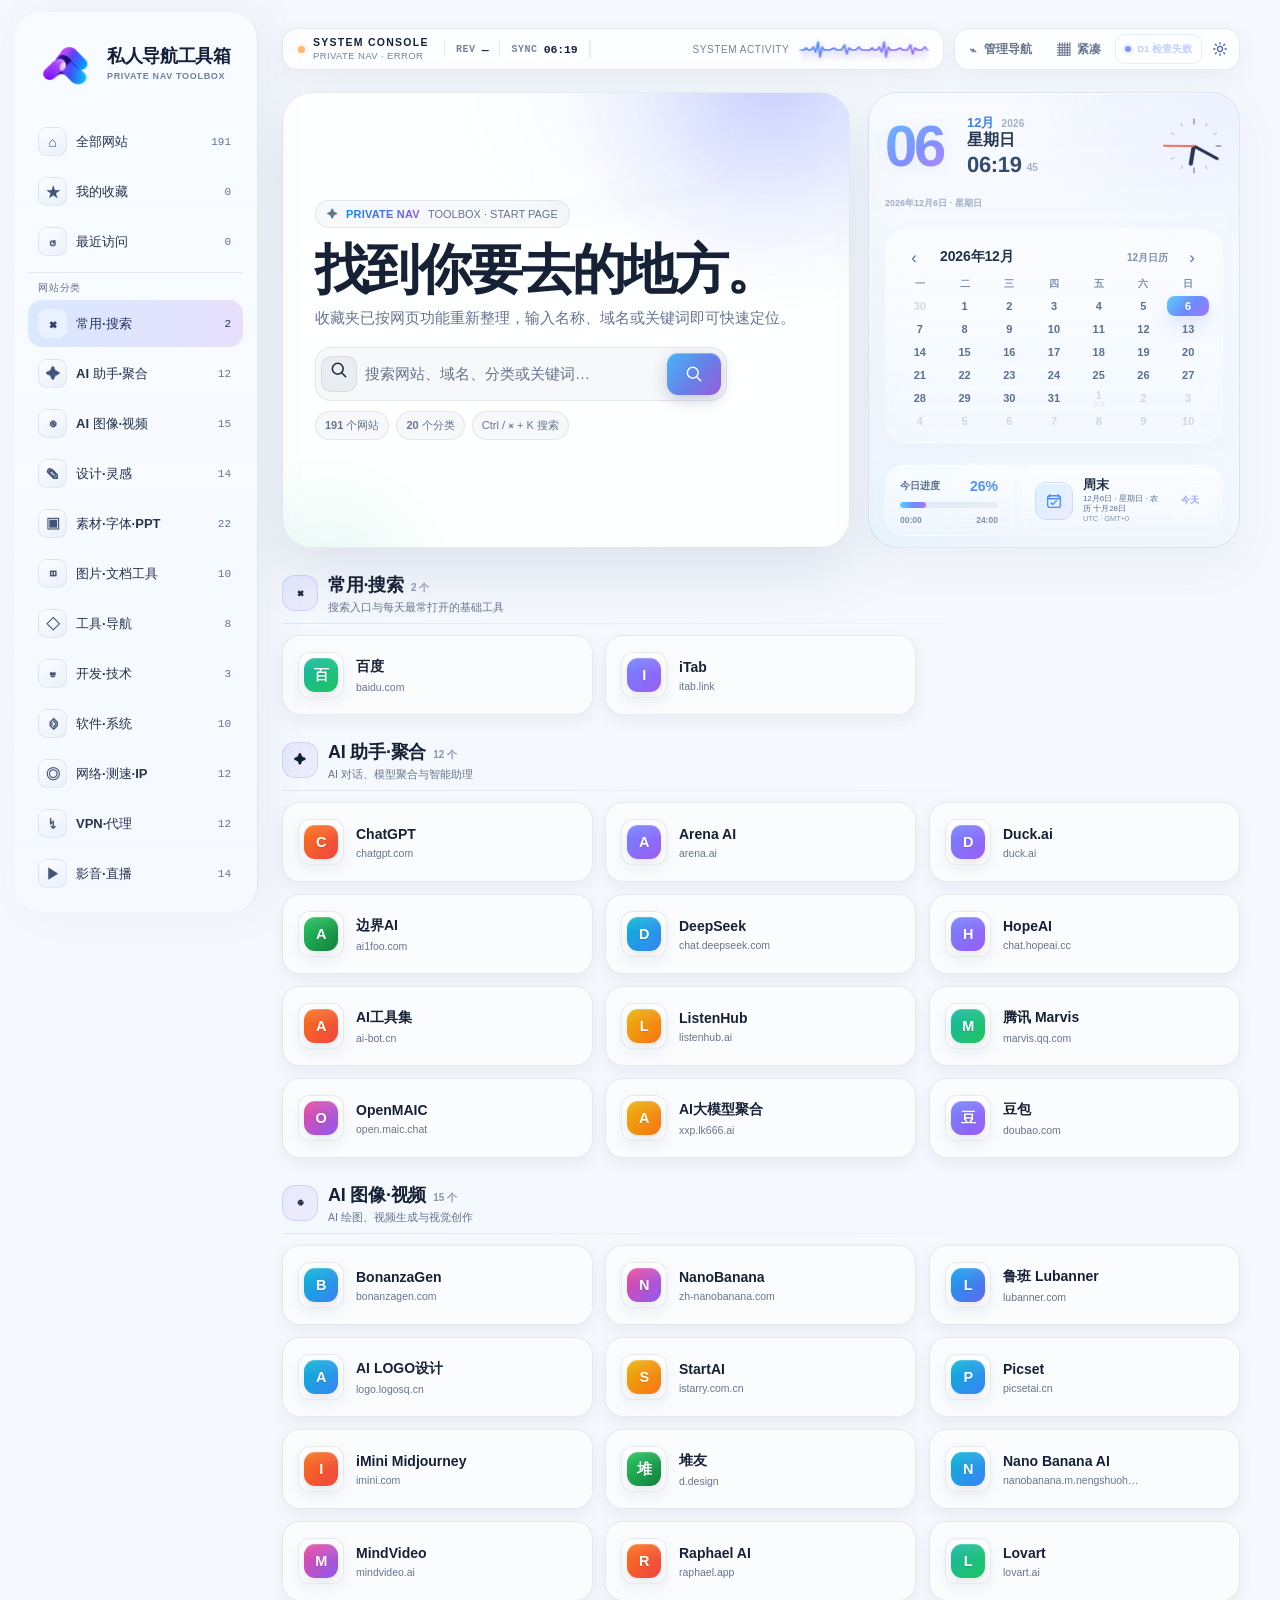
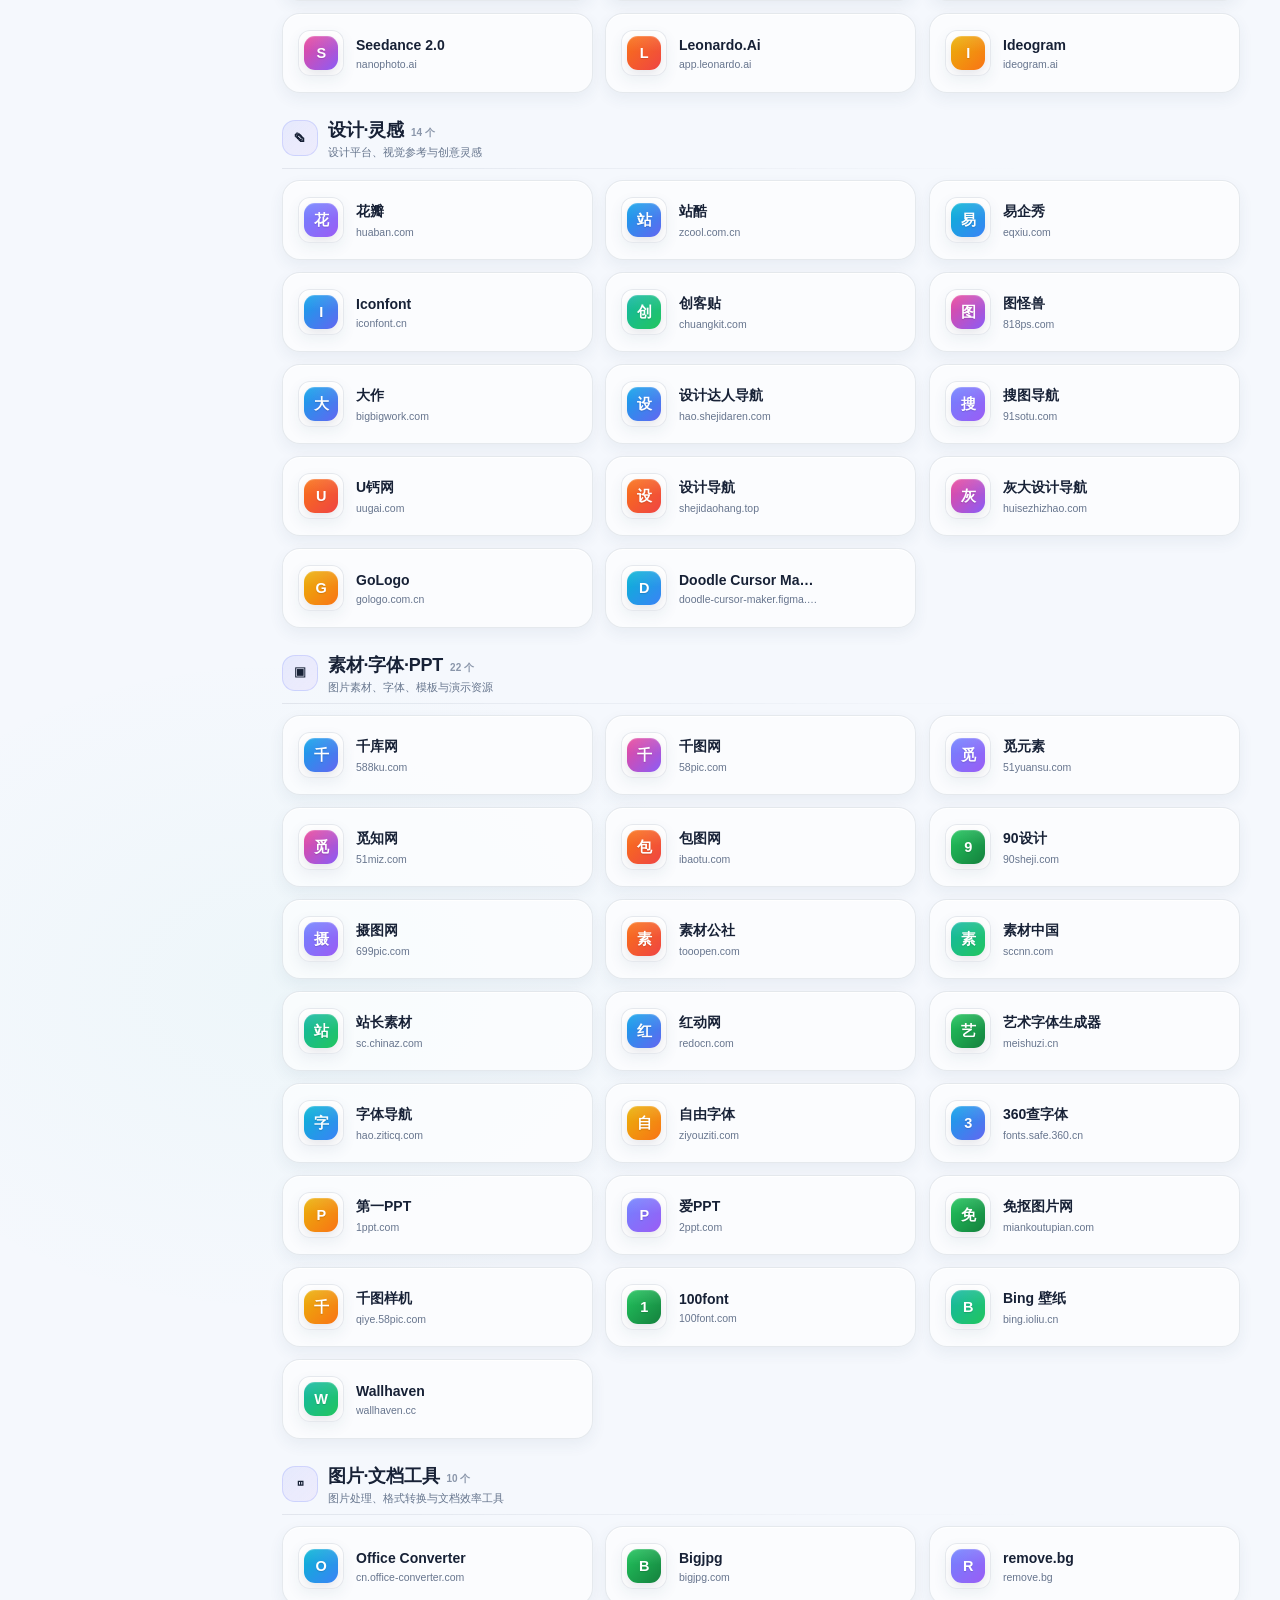
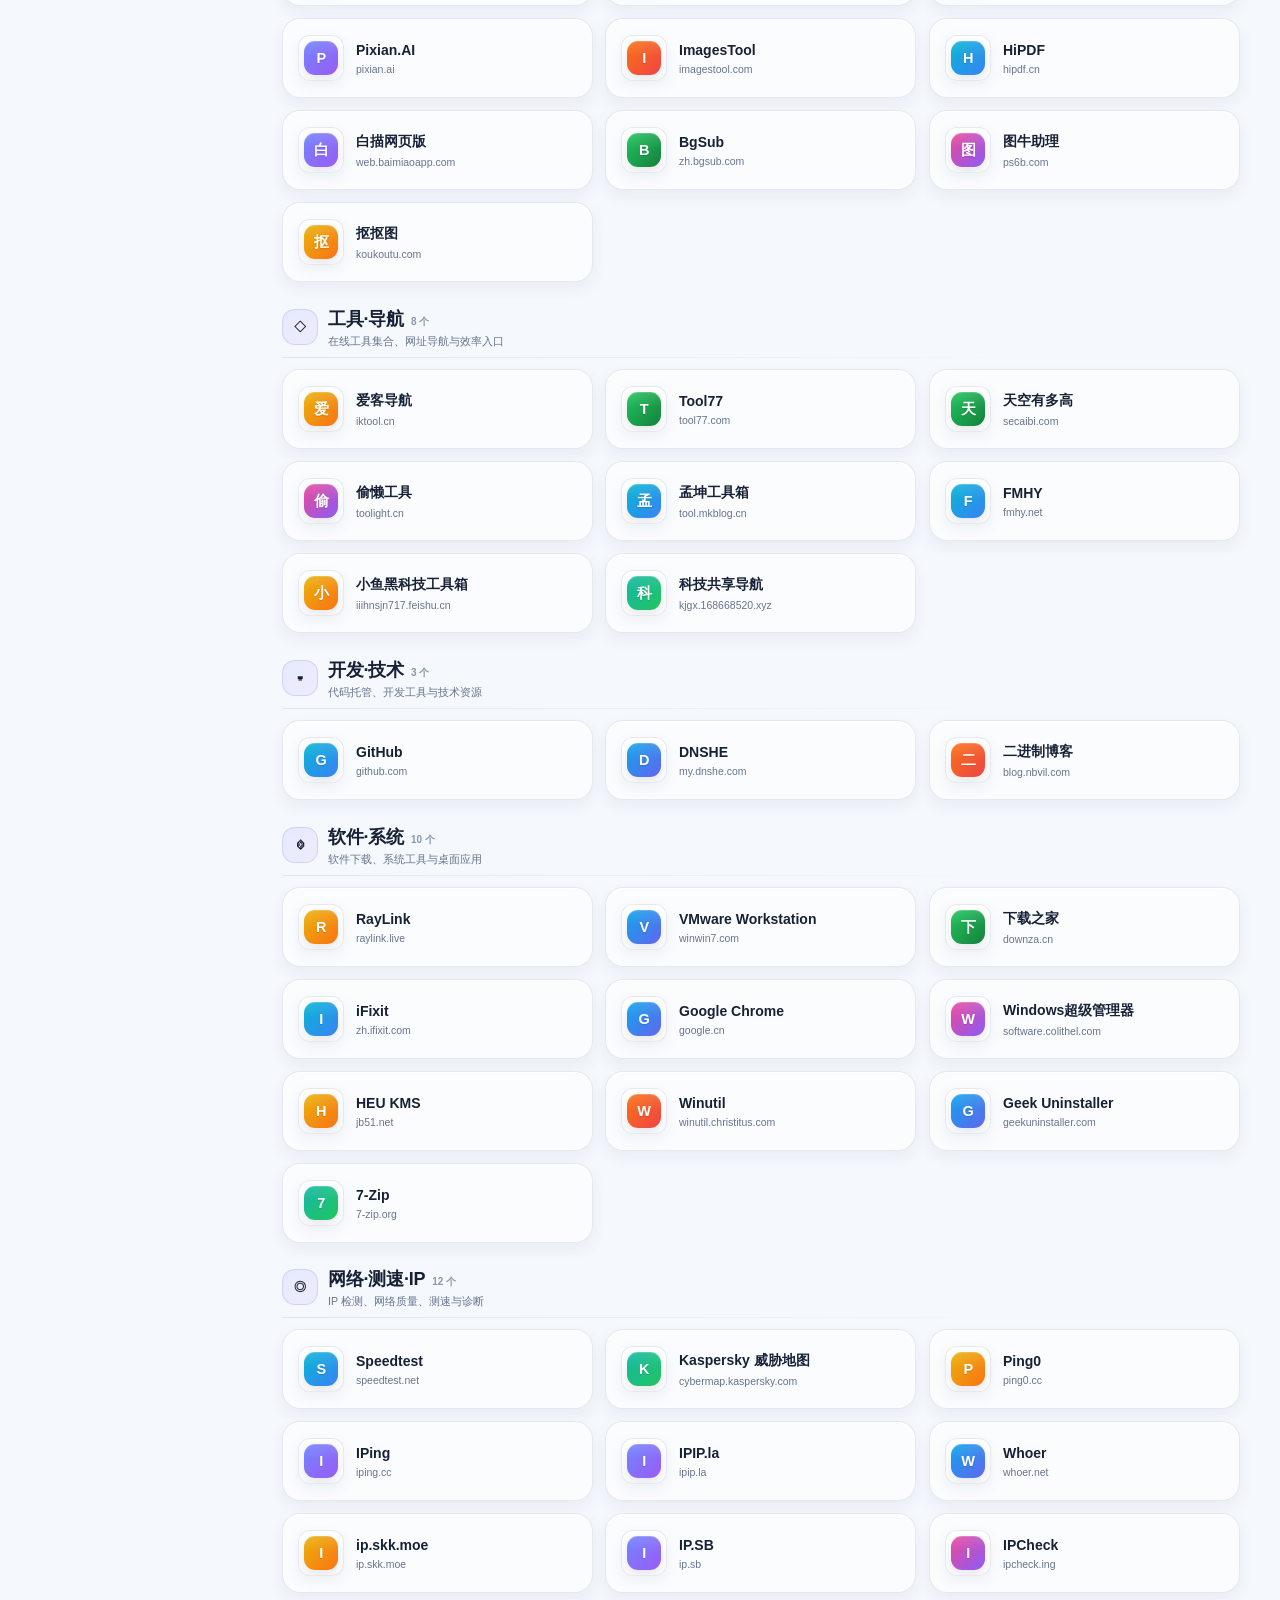
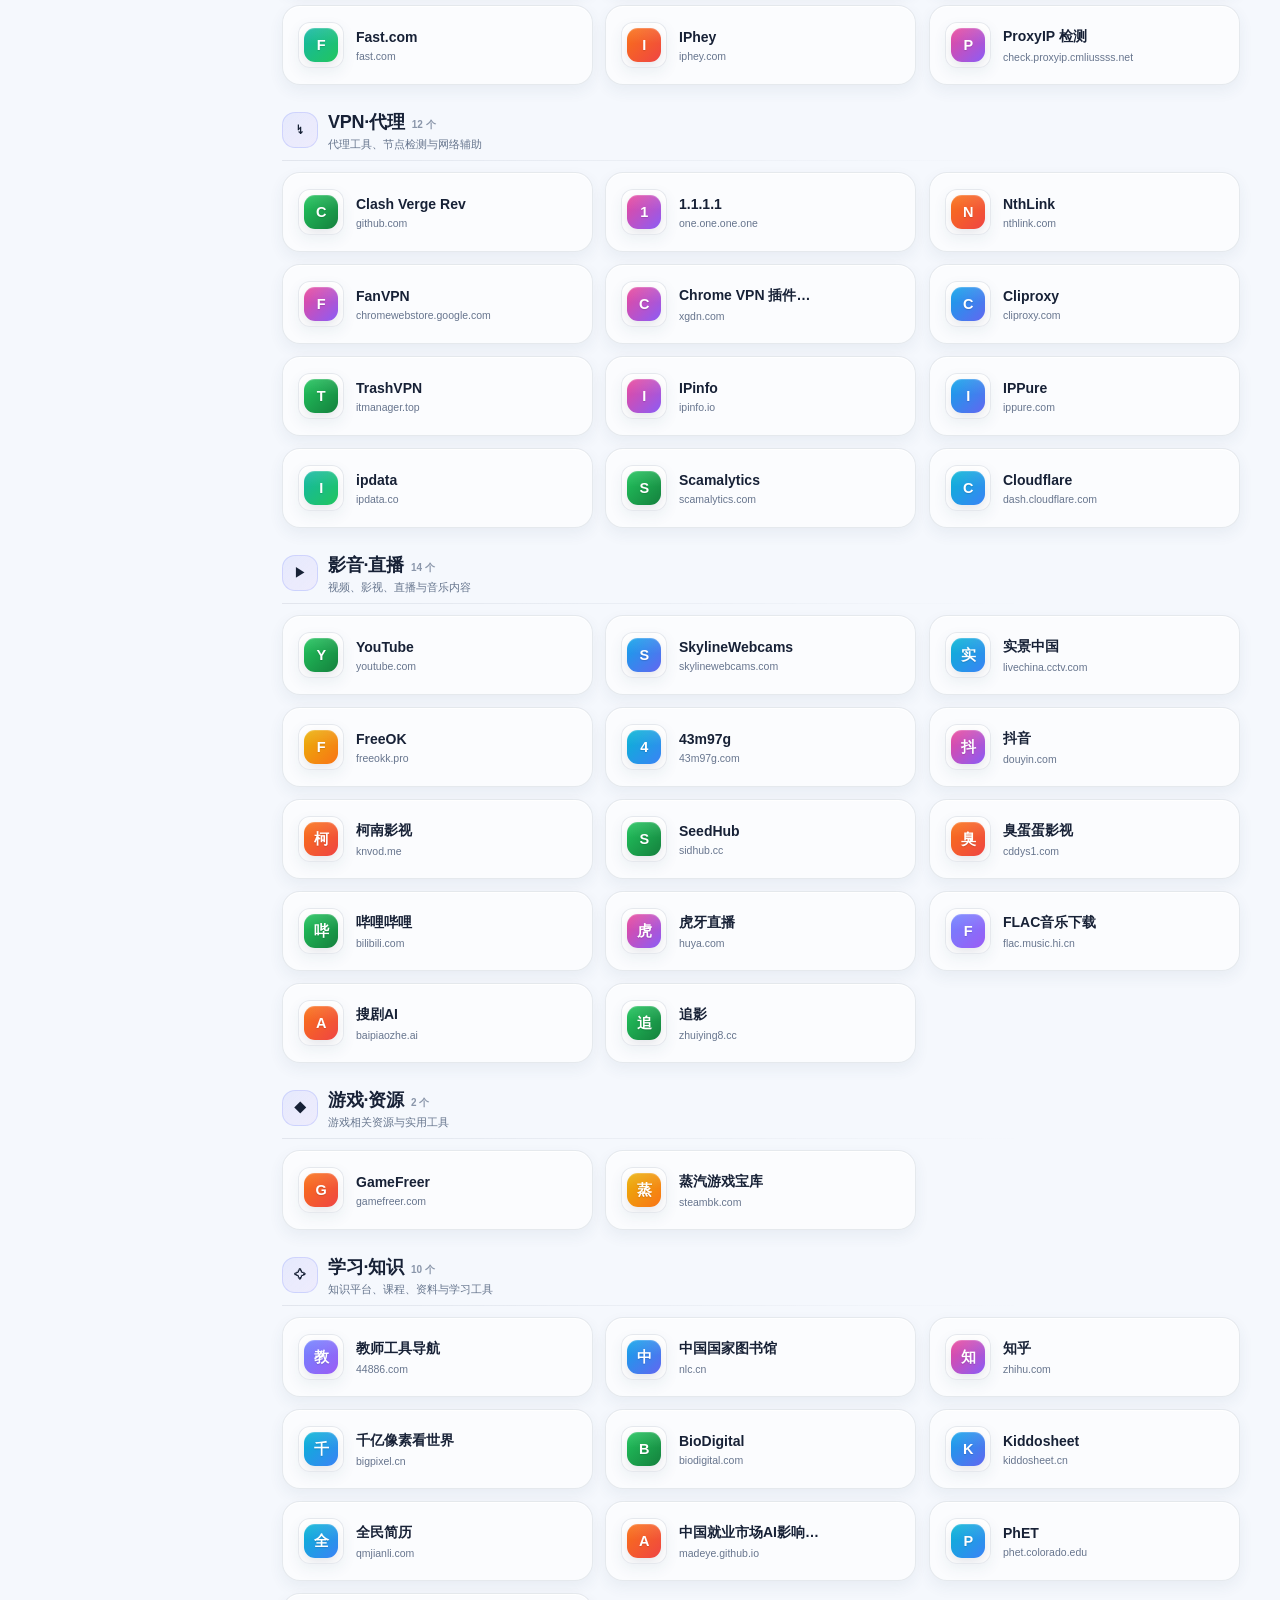
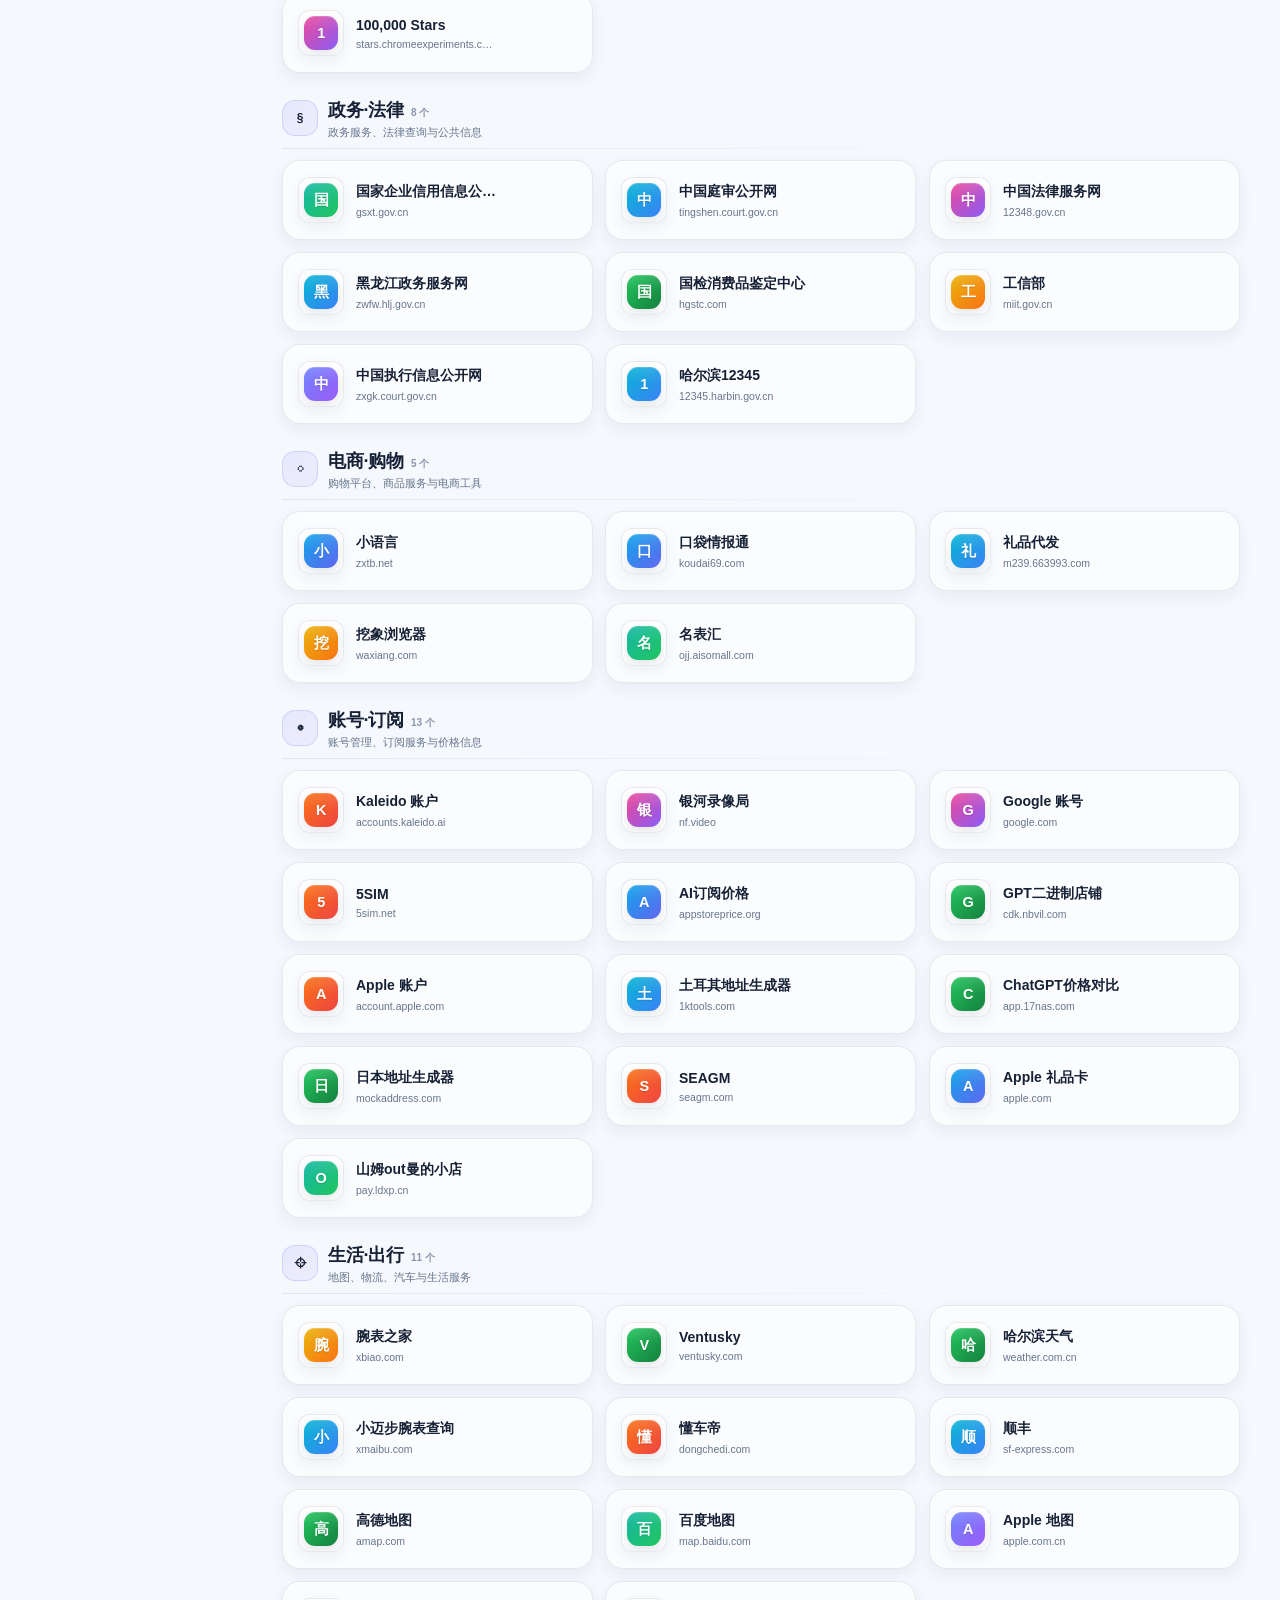
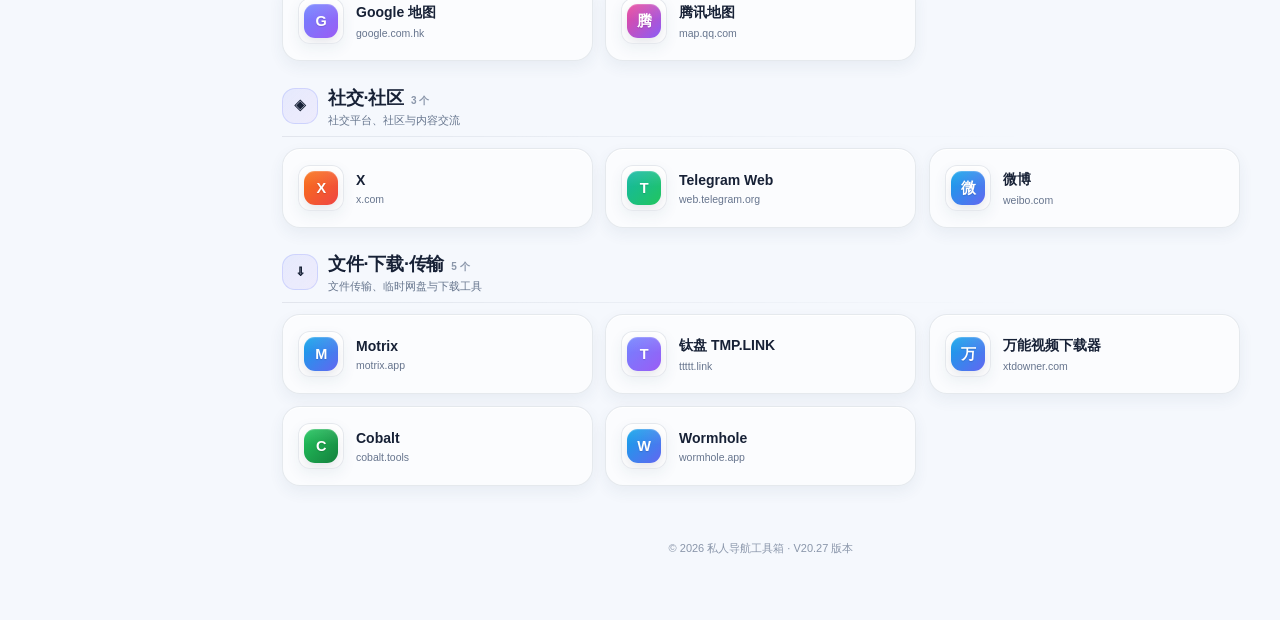
==== index.html @ 862805c6 "V20.27" ====
<!DOCTYPE html>
<html lang="zh-CN">
<head>
<meta charset="UTF-8">
<meta name="viewport" content="width=device-width,initial-scale=1,viewport-fit=cover">
<script>location.replace("./cn/");</script>
<title>私人导航工具箱 · V20.27</title>
<meta name="theme-color" content="#1c1c1e">
<script>
(function(){
  var allowed={dark:1,light:1,liquid:1,neon:1,frosted:1};
  var keys=["fxnav_theme","feitianxiaoxiang_theme_v5","dumbo_theme_v4","dumbo_theme_v3","dumbo_theme_v2","dumbo_theme"];
  var theme="";
  try{
    for(var i=0;i<keys.length;i++){
      var v=localStorage.getItem(keys[i]);
      if(v&&allowed[v]){theme=v;break;}
    }
  }catch(e){}
  if(!allowed[theme]){
    try{theme=window.matchMedia&&window.matchMedia("(prefers-color-scheme: dark)").matches?"dark":"light"}catch(e){theme="dark"}
  }
  document.documentElement.setAttribute("data-theme",theme);
  document.documentElement.style.colorScheme=(theme==="light"||theme==="liquid")?"light":"dark";
  var colors={dark:"#07101d",light:"#edf3ff",liquid:"#eef4ff",neon:"#020713",frosted:"#050506"};
  document.documentElement.style.backgroundColor=colors[theme]||colors.dark;
  window.__FXNAV_REDIRECT_THEME__=theme;
})();
</script>
<style>
*{box-sizing:border-box}
html,body{margin:0;min-height:100%;width:100%;}
body{font-family:Inter,-apple-system,BlinkMacSystemFont,"Segoe UI","PingFang SC","Microsoft YaHei",sans-serif;display:grid;place-items:start center;padding-top:6px;color:#aab6ca;background:#07101d;overflow:hidden}
.redirect-note{font-size:13px;font-weight:700;letter-spacing:.01em;opacity:.9}
html[data-theme="light"] body{background:#edf3ff;color:#64738b}
html[data-theme="liquid"] body{background:linear-gradient(135deg,#eef4ff,#f8fbff);color:#64738b}
html[data-theme="neon"] body{background:#020713;color:#9cb6dc}
html[data-theme="frosted"] body{background:radial-gradient(56rem 28rem at 60% -14%,rgba(255,255,255,.018),transparent 66%),linear-gradient(180deg,#040405 0%,#060607 46%,#09090a 100%);color:#c7c7c4}
</style>
</head>
<body>
<div class="redirect-note">正在进入私人导航...</div>

</body>
</html>
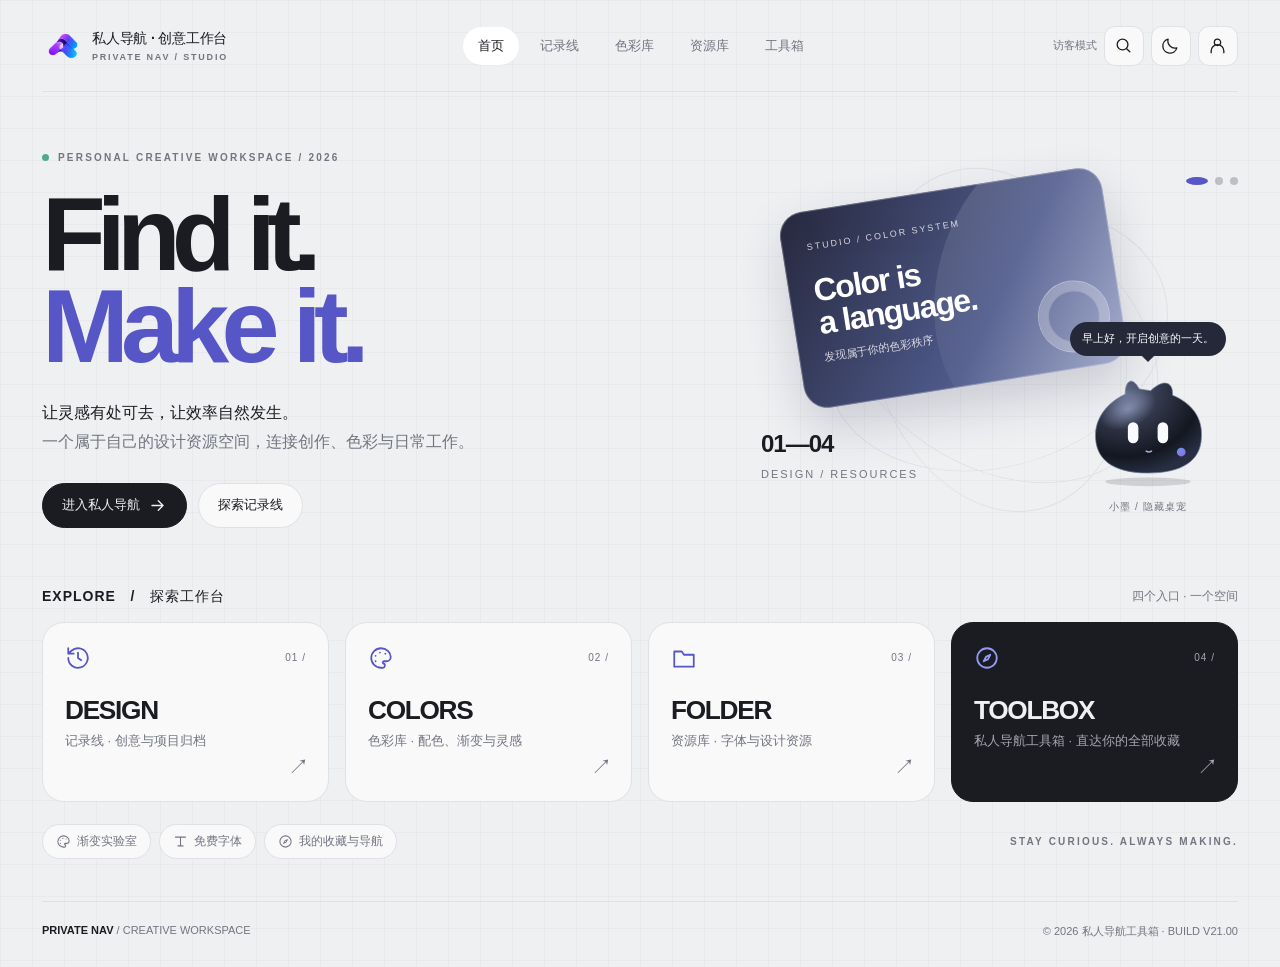
==== commit 577799d8: "V21.00" ====
--- a/index.html
+++ b/index.html
@@ -1,45 +1 @@
-<!DOCTYPE html>
-<html lang="zh-CN">
-<head>
-<meta charset="UTF-8">
-<meta name="viewport" content="width=device-width,initial-scale=1,viewport-fit=cover">
-<script>location.replace("./cn/");</script>
-<title>私人导航工具箱 · V20.27</title>
-<meta name="theme-color" content="#1c1c1e">
-<script>
-(function(){
-  var allowed={dark:1,light:1,liquid:1,neon:1,frosted:1};
-  var keys=["fxnav_theme","feitianxiaoxiang_theme_v5","dumbo_theme_v4","dumbo_theme_v3","dumbo_theme_v2","dumbo_theme"];
-  var theme="";
-  try{
-    for(var i=0;i<keys.length;i++){
-      var v=localStorage.getItem(keys[i]);
-      if(v&&allowed[v]){theme=v;break;}
-    }
-  }catch(e){}
-  if(!allowed[theme]){
-    try{theme=window.matchMedia&&window.matchMedia("(prefers-color-scheme: dark)").matches?"dark":"light"}catch(e){theme="dark"}
-  }
-  document.documentElement.setAttribute("data-theme",theme);
-  document.documentElement.style.colorScheme=(theme==="light"||theme==="liquid")?"light":"dark";
-  var colors={dark:"#07101d",light:"#edf3ff",liquid:"#eef4ff",neon:"#020713",frosted:"#050506"};
-  document.documentElement.style.backgroundColor=colors[theme]||colors.dark;
-  window.__FXNAV_REDIRECT_THEME__=theme;
-})();
-</script>
-<style>
-*{box-sizing:border-box}
-html,body{margin:0;min-height:100%;width:100%;}
-body{font-family:Inter,-apple-system,BlinkMacSystemFont,"Segoe UI","PingFang SC","Microsoft YaHei",sans-serif;display:grid;place-items:start center;padding-top:6px;color:#aab6ca;background:#07101d;overflow:hidden}
-.redirect-note{font-size:13px;font-weight:700;letter-spacing:.01em;opacity:.9}
-html[data-theme="light"] body{background:#edf3ff;color:#64738b}
-html[data-theme="liquid"] body{background:linear-gradient(135deg,#eef4ff,#f8fbff);color:#64738b}
-html[data-theme="neon"] body{background:#020713;color:#9cb6dc}
-html[data-theme="frosted"] body{background:radial-gradient(56rem 28rem at 60% -14%,rgba(255,255,255,.018),transparent 66%),linear-gradient(180deg,#040405 0%,#060607 46%,#09090a 100%);color:#c7c7c4}
-</style>
-</head>
-<body>
-<div class="redirect-note">正在进入私人导航...</div>
-
-</body>
-</html>
+<!doctype html><html lang="zh-CN" data-studio-theme="light"><head><meta charset="utf-8"><meta name="viewport" content="width=device-width,initial-scale=1,viewport-fit=cover"><meta name="theme-color" content="#eff0f2"><meta name="x-app-version" content="21.00"><meta name="description" content="私人导航工具箱 · 创意工作台 V21.00"><title>私人导航 · 创意工作台 V21.00</title><link rel="icon" href="/assets/runtime/favicon-985ed977.png"><script>try{document.documentElement.dataset.studioTheme=localStorage.getItem('fxstudio_theme')||(matchMedia('(prefers-color-scheme: dark)').matches?'dark':'light')}catch(e){}</script><link rel="stylesheet" href="/assets/studio-v2100/studio.css"></head><body><div class="wrap"><header class="header" id="header"></header><main id="main"></main><footer class="footer"><span><b>PRIVATE NAV</b> / CREATIVE WORKSPACE</span><span>© 2026 私人导航工具箱 · BUILD V21.00</span></footer></div><dialog id="dialog"></dialog><div id="toast" role="status" class="toast"></div><script src="/assets/studio-v2100/catalog.js" defer></script><script src="/assets/studio-v2100/studio.js" defer></script></body></html>
--- a/assets/studio-v2100/studio.css
+++ b/assets/studio-v2100/studio.css
@@ -0,0 +1,7 @@
+:root{color-scheme:light;--bg:#eff0f2;--paper:#f9f9fa;--card:#fff;--ink:#1b1c21;--muted:#727580;--line:#dfe1e6;--soft:#e9ebef;--accent:#5756c7;--accent2:#316da9;--grid:#24283b09;--shadow:0 14px 44px #242c4510;--radius:22px;font-family:Inter,-apple-system,BlinkMacSystemFont,"Segoe UI","PingFang SC","Microsoft YaHei",sans-serif;font-synthesis:none}html[data-studio-theme=dark]{color-scheme:dark;--bg:#15161a;--paper:#1c1d22;--card:#22242a;--ink:#f1f1f4;--muted:#a1a4ae;--line:#33353d;--soft:#292b33;--accent:#a3a3ff;--accent2:#91c8ff;--grid:#ffffff07;--shadow:0 14px 44px #0003}*{box-sizing:border-box}body{margin:0;color:var(--ink);background-color:var(--bg);background-image:linear-gradient(var(--grid) 1px,transparent 1px),linear-gradient(90deg,var(--grid) 1px,transparent 1px);background-size:32px 32px;min-height:100vh}a{color:inherit;text-decoration:none}button,input,select,textarea{font:inherit;color:inherit}button,a,input,select,textarea{-webkit-tap-highlight-color:transparent}button{cursor:pointer}button:disabled{cursor:not-allowed;opacity:.5}button:focus-visible,a:focus-visible,input:focus-visible,textarea:focus-visible,select:focus-visible{outline:2px solid var(--accent);outline-offset:3px}button{border:0}img,svg{display:block}svg.icon{width:19px;height:19px;flex-shrink:0;fill:none;stroke:currentColor;stroke-width:1.65;stroke-linecap:round;stroke-linejoin:round}.wrap{max-width:1328px;margin:auto;padding:0 42px}.header{height:92px;display:flex;justify-content:space-between;align-items:center;gap:22px;border-bottom:1px solid var(--line)}.brand{display:flex;align-items:center;gap:11px;flex-shrink:0}.brand img{width:39px;height:39px;object-fit:contain}.brand strong{display:block;font-size:14px;letter-spacing:-.2px}.brand small{display:block;font-size:9px;font-weight:650;letter-spacing:1.8px;color:var(--muted);margin-top:4px}.nav{display:flex;align-items:center;gap:6px}.nav a{padding:10px 15px;border-radius:28px;font-size:13px;color:var(--muted);white-space:nowrap;transition:background .18s,color .18s}.nav a:hover,.nav a.active{color:var(--ink);background:var(--card);box-shadow:0 1px 2px #00000006}.actions{display:flex;align-items:center;gap:7px}.iconbtn,.btn{display:inline-flex;align-items:center;justify-content:center;gap:8px;min-height:40px;border:1px solid var(--line);background:var(--paper);border-radius:11px;padding:9px 13px;font-size:13px;font-weight:550;transition:background .18s,transform .18s,border .18s}.iconbtn{width:40px;padding:0}.iconbtn:hover,.btn:hover{background:var(--card);border-color:var(--accent)}.btn.primary{background:var(--ink);color:var(--bg);border-color:var(--ink)}.btn.primary:hover{opacity:.88}.btn.danger{color:#cf5555}.tag,.eyebrow{font-size:10px;font-weight:650;letter-spacing:2.2px;color:var(--muted)}.eyebrow{display:flex;align-items:center;gap:9px}.dot{height:7px;width:7px;border-radius:50%;background:#51a98b;display:inline-block}.hero{display:grid;grid-template-columns:1.17fr .83fr;align-items:center;gap:35px;min-height:435px;padding:60px 0 40px}.hero h1{font-size:clamp(66px,8.15vw,122px);line-height:.88;letter-spacing:-.085em;margin:26px 0 25px;font-weight:780}.hero h1 span{color:var(--accent);display:inline-block;letter-spacing:-.075em}.hero .intro{font-size:16px;line-height:1.85;color:var(--muted);max-width:530px;margin:0 0 26px}.hero .intro b{color:var(--ink);font-weight:650}.hero-links{display:flex;align-items:center;gap:11px;flex-wrap:wrap}.hero-links .btn{min-height:45px;padding:0 19px;border-radius:30px}.visual{position:relative;min-height:350px;display:grid;place-items:center;isolation:isolate}.visual .orbit{position:absolute;width:92%;aspect-ratio:1;max-width:350px;border:1px solid var(--line);border-radius:50%;transform:rotate(-18deg) scaleY(.72);z-index:-1}.visual .orbit:nth-child(2){transform:rotate(34deg) scaleY(.72);width:95%}.visual .orbit:nth-child(3){transform:rotate(75deg) scaleY(.72);width:92%}.visual-card{position:absolute;top:24px;left:7%;width:76%;max-width:326px;aspect-ratio:1.65;background:linear-gradient(125deg,#282b42 4%,#505b8c 62%,#a4adcd);border-radius:24px;transform:rotate(-9deg);padding:25px;color:white;box-shadow:0 20px 48px #252c4f30,inset 0 0 0 1px #ffffff42;overflow:hidden}.visual-card:before{content:"";position:absolute;width:65%;height:150%;right:-10%;top:-20%;background:linear-gradient(145deg,#ffffff24,transparent);transform:rotate(24deg);border-radius:50%;pointer-events:none}.visual-card .micro{font-size:9px;letter-spacing:2px;opacity:.8}.visual-card h2{font-size:32px;line-height:1.02;letter-spacing:-1.5px;margin:21px 0 8px}.visual-card .sub{font-size:11px;opacity:.8}.visual-card .ring{position:absolute;right:12px;bottom:16px;width:72px;height:72px;border:1px solid #ffffff70;border-radius:50%;box-shadow:inset 0 0 0 9px #ffffff10,inset 0 0 0 10px #ffffff35}.slide-controls{position:absolute;top:12px;right:0;display:flex;gap:7px}.slide-controls button{width:8px;height:8px;padding:0;background:var(--muted);opacity:.4;border-radius:50%;transition:width .2s}.slide-controls button.on{width:22px;background:var(--accent);opacity:1}.petbox{position:absolute;right:0;bottom:0;width:180px;display:grid;justify-items:center;gap:9px}.speech{font-size:11px;line-height:1.45;background:#252839;color:#fff;padding:9px 12px;border-radius:20px;position:relative;text-align:center;max-width:190px;min-height:34px}.speech:after{content:"";position:absolute;bottom:-4px;left:calc(50% - 5px);width:10px;height:10px;background:#252839;transform:rotate(45deg)}.pet{background:none;padding:0;display:grid;place-items:center;width:140px;transition:transform .2s}.pet:hover{transform:translateY(-3px)}.pet svg{width:140px;height:125px;overflow:visible}.pet-off{font-size:10px;letter-spacing:1px;color:var(--muted);background:none}.visual-index{position:absolute;left:1%;bottom:30px;font-size:11px;color:var(--muted);letter-spacing:2px;line-height:1.8}.visual-index b{color:var(--ink);font-size:24px;letter-spacing:-1px}.sectionline{display:flex;justify-content:space-between;align-items:center;gap:14px;margin:20px 0 16px}.sectionline h2{font-size:14px;letter-spacing:1px;margin:0}.sectionline span{font-size:12px;color:var(--muted)}.entry-grid{display:grid;grid-template-columns:repeat(4,1fr);gap:16px}.entry{min-height:180px;border:1px solid var(--line);border-radius:var(--radius);background:var(--paper);padding:22px;display:flex;flex-direction:column;position:relative;overflow:hidden;transition:transform .2s,box-shadow .2s,border-color .2s}.entry:hover{transform:translateY(-4px);box-shadow:var(--shadow);border-color:var(--accent)}.entry-top{display:flex;justify-content:space-between;align-items:center;margin-bottom:26px;color:var(--muted)}.entry-top .icon{width:26px;height:26px;color:var(--accent)}.entry strong{font-size:clamp(19px,2.05vw,30px);letter-spacing:-1.3px;line-height:1}.entry p{margin:9px 0 0;color:var(--muted);font-size:13px}.entry .arrow{position:absolute;right:19px;bottom:20px;font-size:21px;color:var(--muted)}.entry .entry-no{font-size:10px;letter-spacing:1px}.entry:nth-child(4){background:var(--ink);color:var(--bg);border-color:var(--ink)}.entry:nth-child(4) p,.entry:nth-child(4) .entry-top,.entry:nth-child(4) .arrow{color:#a5a6b1}.entry:nth-child(4) .icon{color:#9299f7}.quickline{display:flex;justify-content:space-between;align-items:center;gap:10px;margin:22px 0 42px;flex-wrap:wrap}.pills{display:flex;gap:8px;flex-wrap:wrap}.pill{border:1px solid var(--line);background:var(--paper);border-radius:30px;padding:8px 13px;font-size:12px;display:inline-flex;align-items:center;gap:6px;color:var(--muted)}.pill:hover{color:var(--ink);border-color:var(--accent)}.pill .icon{width:15px;height:15px}.footer{border-top:1px solid var(--line);padding:22px 0 28px;display:flex;justify-content:space-between;gap:10px;flex-wrap:wrap;color:var(--muted);font-size:11px}.footer b{font-weight:600;color:var(--ink)}.page{min-height:calc(100vh - 168px);padding:45px 0 52px}.page-head{display:flex;justify-content:space-between;align-items:end;gap:24px;margin-bottom:28px}.page-head h1{font-size:clamp(42px,5vw,72px);letter-spacing:-4px;line-height:1;margin:12px 0;font-weight:760}.page-head p{font-size:14px;color:var(--muted);margin:0;line-height:1.6}.search{display:flex;align-items:center;gap:9px;border:1px solid var(--line);border-radius:30px;background:var(--paper);height:44px;padding:0 16px;min-width:220px}.search input{width:100%;border:0;background:none;outline:none;font-size:13px}.search .icon{color:var(--muted)}.tabs{display:flex;gap:8px;flex-wrap:wrap;border-bottom:1px solid var(--line);padding-bottom:16px;margin-bottom:22px}.tab{display:inline-flex;align-items:center;gap:7px;font-size:13px;background:var(--paper);border:1px solid var(--line);color:var(--muted);padding:10px 17px;border-radius:28px;white-space:nowrap}.tab:hover,.tab.active{color:var(--bg);background:var(--ink);border-color:var(--ink)}.toolbar{display:flex;align-items:center;gap:8px;justify-content:space-between;flex-wrap:wrap;margin:0 0 20px}.toolbar .left,.toolbar .right{display:flex;align-items:center;gap:8px;flex-wrap:wrap}.count{font-size:12px;color:var(--muted)}.mini{font-size:11px;color:var(--muted)}.grid{display:grid;grid-template-columns:repeat(3,minmax(0,1fr));gap:17px}.record-grid{grid-template-columns:repeat(3,minmax(0,1fr))}.tile{border:1px solid var(--line);border-radius:18px;overflow:hidden;background:var(--paper);min-width:0;transition:box-shadow .18s,transform .18s}.tile:hover{box-shadow:var(--shadow);transform:translateY(-2px)}.cover{aspect-ratio:1.65;display:flex;flex-direction:column;justify-content:center;align-items:center;position:relative;overflow:hidden;padding:19px;color:#fff;background:linear-gradient(125deg,#393b52,#7d82a9)}.cover img{width:100%;height:100%;position:absolute;object-fit:cover;inset:0}.cover .cover-text{font-size:clamp(22px,3vw,44px);letter-spacing:-1.5px;font-weight:750;text-align:center;line-height:1.05;max-width:100%;word-break:break-word}.cover small{font-size:10px;letter-spacing:2px;margin-top:10px}.tile-body{padding:15px 16px;display:flex;flex-direction:column;gap:9px}.tile-title{font-weight:670;font-size:15px;line-height:1.4;overflow-wrap:anywhere}.tile-sub{font-size:12px;color:var(--muted);line-height:1.6;overflow-wrap:anywhere}.tile-actions{display:flex;align-items:center;justify-content:space-between;gap:6px}.tile-actions .iconbtn{height:32px;min-height:32px;width:32px;border-radius:9px;background:transparent}.tile-actions .iconbtn .icon{width:16px;height:16px}.tile-actions .right{display:flex;gap:6px}.yearline{display:flex;align-items:center;gap:16px;margin:30px 0 14px}.yearline b{font-size:32px;letter-spacing:-1.5px}.yearline:after{content:"";height:1px;background:var(--line);flex:1}.swatch{aspect-ratio:1.9;display:flex;position:relative;overflow:hidden;cursor:pointer}.swatch button{flex:1;border:0;background:transparent;position:relative;color:white;min-width:0}.swatch button:focus-visible{outline-offset:-4px}.swatch button span{opacity:0;transition:opacity .15s;position:absolute;left:50%;top:50%;transform:translate(-50%,-50%);white-space:nowrap;background:#0009;color:white;border-radius:20px;padding:6px 9px;font-size:10px}.swatch button:hover span,.swatch button:focus-visible span{opacity:1}.hexes{display:flex;gap:7px;flex-wrap:wrap}.hexes button{font:11px ui-monospace,monospace;padding:5px 7px;border-radius:5px;background:var(--soft);color:var(--muted)}.hexes button:hover{color:var(--accent)}.resource-preview{aspect-ratio:1.65;background:var(--soft);display:flex;align-items:center;justify-content:center;flex-direction:column;gap:9px;padding:18px;overflow:hidden;text-align:center}.resource-preview .sample{font-size:var(--sample-size,32px);line-height:1.22;overflow-wrap:anywhere;max-width:100%;color:var(--ink)}.resource-preview .sample-sub{font-size:10px;color:var(--muted);letter-spacing:2px}.resource-preview .icon{width:42px;height:42px;color:var(--accent)}.font-controls{padding:16px;background:var(--paper);border:1px solid var(--line);border-radius:15px;display:flex;gap:14px;align-items:center;flex-wrap:wrap;margin:0 0 20px}.font-controls input[type=text]{flex:1;min-width:140px}.field,input[type=text],input[type=password],input[type=url],input[type=date],input[type=number],select,textarea{background:var(--card);border:1px solid var(--line);border-radius:10px;padding:10px 12px;min-height:41px;min-width:0}.search input[type=text]{background:none;border:0;padding:0;min-height:0}input[type=range]{accent-color:var(--accent)}input[type=color]{width:48px;height:39px;background:none;border:1px solid var(--line);border-radius:8px;padding:3px;cursor:pointer}.empty{padding:50px 18px;border:1px dashed var(--line);border-radius:18px;text-align:center;color:var(--muted);font-size:14px}.lab{padding:20px;background:var(--paper);border:1px solid var(--line);border-radius:20px;margin-bottom:24px}.lab h2{margin:0 0 12px;font-size:18px}.lab-grid{display:grid;grid-template-columns:1fr 1fr;gap:20px}.lab-preview{height:190px;border-radius:15px;display:grid;place-items:center;color:#fff;font-weight:750;font-size:32px;letter-spacing:2px;text-shadow:0 1px 10px #0004}.lab-fields{display:flex;flex-direction:column;gap:12px}.lab-fields label{font-size:12px;display:flex;align-items:center;gap:9px;color:var(--muted);flex-wrap:wrap}.lab-fields label input[type=range]{flex:1}.lab-fields .btn{min-height:35px}.lab-fields code{font-size:11px;overflow-wrap:anywhere}.panel-toggle{margin-bottom:15px}dialog{max-width:min(560px,calc(100% - 30px));width:100%;padding:0;border:1px solid var(--line);border-radius:22px;background:var(--paper);color:var(--ink);box-shadow:0 30px 100px #0005;max-height:90vh;overflow:auto}dialog::backdrop{background:#11182770}.dialog-inner{padding:25px;display:grid;gap:15px}.dialog-head{display:flex;justify-content:space-between;align-items:center;gap:10px}.dialog-head h2{font-size:21px;margin:0;letter-spacing:-.6px}.dialog-inner label{display:grid;gap:6px;font-size:12px;color:var(--muted)}.dialog-inner textarea{min-height:100px;resize:vertical}.dialog-inner .row{display:flex;gap:9px;flex-wrap:wrap}.dialog-inner .row>*{flex:1}.dialog-inner img{max-width:100%;max-height:300px;border-radius:12px;object-fit:contain}.dialog-inner p{margin:0;white-space:pre-wrap;overflow-wrap:anywhere;line-height:1.65;font-size:14px}.toast{position:fixed;bottom:24px;left:50%;transform:translate(-50%,10px);padding:13px 20px;border-radius:30px;background:#242733;color:white;font-size:13px;z-index:1000;opacity:0;pointer-events:none;transition:opacity .2s,transform .2s;max-width:90%;text-align:center}.toast.show{opacity:1;transform:translate(-50%,0)}.notice{font-size:12px;color:var(--muted);margin:12px 0;line-height:1.65}.status{font-size:11px;color:var(--muted);max-width:145px;white-space:nowrap;overflow:hidden;text-overflow:ellipsis}.hidden,[hidden]{display:none!important}.sr{position:absolute;width:1px;height:1px;overflow:hidden;clip:rect(0,0,0,0)}@media(min-width:1600px){.wrap{max-width:1410px}.hero{min-height:475px}}@media(max-width:1020px){.wrap{padding:0 26px}.header{gap:10px}.nav{gap:1px}.nav a{padding:9px 10px}.brand small{letter-spacing:.9px}.hero{gap:20px;min-height:390px}.visual-card h2{font-size:27px}.entry{padding:17px;min-height:158px}.grid{grid-template-columns:repeat(2,minmax(0,1fr))}.status{display:none}}@media(max-width:760px){.wrap{padding:0 19px}.header{height:auto;min-height:110px;flex-wrap:wrap;gap:10px;padding:15px 0 10px}.brand{order:0}.actions{order:1}.nav{order:2;flex-basis:100%;overflow:auto;justify-content:space-between;gap:2px}.nav a{padding:9px 12px;font-size:12px}.hero{grid-template-columns:1fr;padding:39px 0 12px;gap:6px}.hero h1{font-size:clamp(66px,12vw,96px);margin:22px 0 19px}.hero .intro{font-size:14px;line-height:1.7}.visual{min-height:290px;max-width:460px;width:100%;margin:auto}.visual-card{max-width:270px;padding:20px}.visual-card h2{font-size:26px;margin:15px 0 7px}.petbox{width:148px}.pet,.pet svg{width:122px}.pet svg{height:105px}.speech{font-size:10px}.visual-index{bottom:15px}.entry-grid{grid-template-columns:repeat(2,minmax(0,1fr));gap:10px}.entry{min-height:140px;border-radius:17px;padding:16px}.entry strong{font-size:23px}.entry-top{margin-bottom:21px}.quickline{margin-bottom:26px}.page{padding:28px 0 35px}.page-head{align-items:stretch;flex-direction:column;gap:16px}.page-head h1{letter-spacing:-2px}.search{min-width:0}.grid{gap:10px}.tile{border-radius:13px}.tile-body{padding:11px}.tile-title{font-size:13px}.cover .cover-text{font-size:23px}.tile-sub{font-size:11px}.tab{padding:8px 12px;font-size:12px}.lab-grid{grid-template-columns:1fr}.font-controls{gap:8px;padding:12px}.resource-preview{padding:10px}.resource-preview .sample{font-size:min(var(--sample-size,32px),24px)}.hexes{gap:4px}.hexes button{font-size:10px;padding:4px}.tile-actions{flex-wrap:wrap}.tile-actions .right{gap:3px}.tile-actions .iconbtn{width:30px;min-height:30px}.footer{font-size:10px}.footer span{max-width:100%}}@media(max-width:360px){.wrap{padding:0 13px}.nav a{padding:7px}.hero h1{font-size:60px}.brand strong{font-size:12px}.brand img{width:32px;height:32px}.actions{gap:4px}.iconbtn{width:34px;min-height:34px}.entry strong{font-size:20px}.grid{grid-template-columns:1fr}}@media(prefers-reduced-motion:reduce){*,*::before,*::after{animation:none!important;transition:none!important;scroll-behavior:auto!important}}
+/* Keep decorative orbit geometry inside small viewports; never clip controls. */
+@media(max-width:760px){.visual .orbit,.visual .orbit:nth-child(2),.visual .orbit:nth-child(3){width:78%;max-width:290px}.hero>div{min-width:0}.visual-card{left:5%}.entry p{line-height:1.45}}
+html[data-studio-theme=dark] .entry:nth-child(4) p,html[data-studio-theme=dark] .entry:nth-child(4) .entry-top,html[data-studio-theme=dark] .entry:nth-child(4) .arrow{color:#62646e}html[data-studio-theme=dark] .entry:nth-child(4) .icon{color:#5756c7}
+/* Editorial catalog rhythm: dense enough to browse while retaining clear, large previews. */
+@media(min-width:1100px){.palette-grid>.grid,.resource-grid>.grid{grid-template-columns:repeat(4,minmax(0,1fr))}.palette-grid .swatch{aspect-ratio:1.72}.resource-grid .resource-preview{aspect-ratio:1.5}.page{padding-top:36px}.page-head{margin-bottom:22px}.page-head h1{font-size:64px}.page .tabs{padding-bottom:13px;margin-bottom:17px}.page .toolbar{margin-bottom:12px}.page .notice{margin:8px 0 12px}.resource-grid .resource-preview .sample{font-size:calc(var(--sample-size,32px)*.9)}.resource-grid .tile-body{padding:13px 14px}.palette-grid .tile-body{padding:13px 14px}}
+.cover:before{content:"";position:absolute;width:50%;aspect-ratio:1;right:-8%;top:-30%;border:1px solid #ffffff4c;border-radius:50%;box-shadow:0 0 0 18px #ffffff0b,0 0 0 36px #ffffff0a;pointer-events:none}.cover .cover-text,.cover small{position:relative;z-index:1}
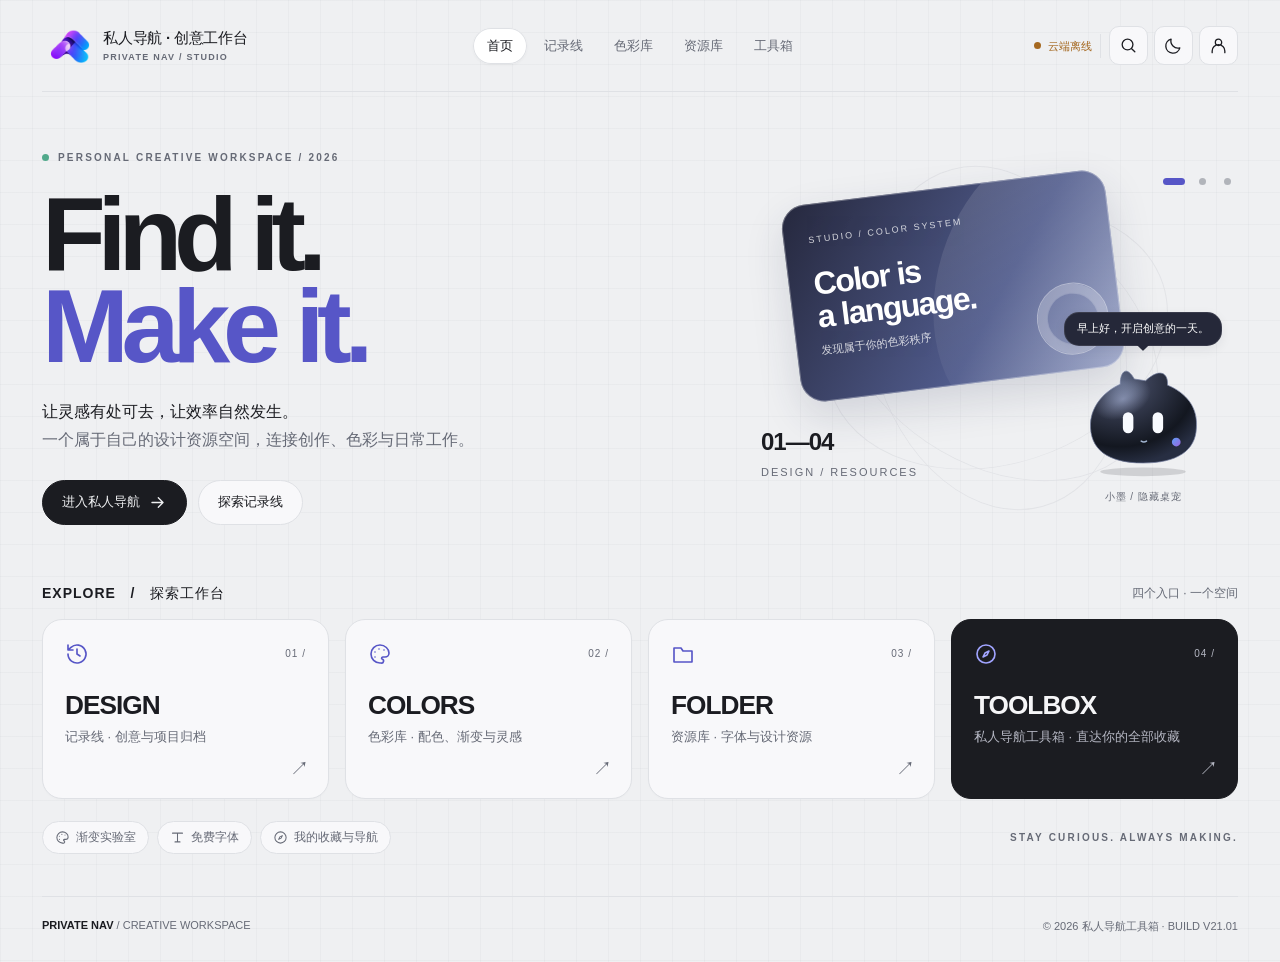
==== commit 762e847e: "V21.01" ====
--- a/index.html
+++ b/index.html
@@ -1 +1 @@
-<!doctype html><html lang="zh-CN" data-studio-theme="light"><head><meta charset="utf-8"><meta name="viewport" content="width=device-width,initial-scale=1,viewport-fit=cover"><meta name="theme-color" content="#eff0f2"><meta name="x-app-version" content="21.00"><meta name="description" content="私人导航工具箱 · 创意工作台 V21.00"><title>私人导航 · 创意工作台 V21.00</title><link rel="icon" href="/assets/runtime/favicon-985ed977.png"><script>try{document.documentElement.dataset.studioTheme=localStorage.getItem('fxstudio_theme')||(matchMedia('(prefers-color-scheme: dark)').matches?'dark':'light')}catch(e){}</script><link rel="stylesheet" href="/assets/studio-v2100/studio.css"></head><body><div class="wrap"><header class="header" id="header"></header><main id="main"></main><footer class="footer"><span><b>PRIVATE NAV</b> / CREATIVE WORKSPACE</span><span>© 2026 私人导航工具箱 · BUILD V21.00</span></footer></div><dialog id="dialog"></dialog><div id="toast" role="status" class="toast"></div><script src="/assets/studio-v2100/catalog.js" defer></script><script src="/assets/studio-v2100/studio.js" defer></script></body></html>+<!doctype html><html lang="zh-CN" data-studio-theme="light"><head><meta charset="utf-8"><meta name="viewport" content="width=device-width,initial-scale=1,viewport-fit=cover"><meta name="theme-color" content="#eff0f2"><meta name="x-app-version" content="21.01"><meta name="description" content="私人导航工具箱 · 创意工作台 V21.01"><title>私人导航 · 创意工作台 V21.01</title><link rel="icon" href="/assets/runtime/favicon-985ed977.png"><script>try{document.documentElement.dataset.studioTheme=localStorage.getItem('fxstudio_theme')||(matchMedia('(prefers-color-scheme: dark)').matches?'dark':'light')}catch(e){}</script><link rel="stylesheet" href="/assets/studio-v2100/studio.css?v=2101"></head><body><div class="wrap"><header class="header" id="header"></header><main id="main"></main><footer class="footer"><span><b>PRIVATE NAV</b> / CREATIVE WORKSPACE</span><span>© 2026 私人导航工具箱 · BUILD V21.01</span></footer></div><dialog id="dialog"></dialog><div id="toast" role="status" class="toast"></div><script src="/assets/studio-v2100/catalog.js" defer></script><script src="/assets/studio-v2100/studio.js?v=2101" defer></script></body></html>
--- a/assets/studio-v2100/studio.css
+++ b/assets/studio-v2100/studio.css
@@ -5,3 +5,15 @@
 /* Editorial catalog rhythm: dense enough to browse while retaining clear, large previews. */
 @media(min-width:1100px){.palette-grid>.grid,.resource-grid>.grid{grid-template-columns:repeat(4,minmax(0,1fr))}.palette-grid .swatch{aspect-ratio:1.72}.resource-grid .resource-preview{aspect-ratio:1.5}.page{padding-top:36px}.page-head{margin-bottom:22px}.page-head h1{font-size:64px}.page .tabs{padding-bottom:13px;margin-bottom:17px}.page .toolbar{margin-bottom:12px}.page .notice{margin:8px 0 12px}.resource-grid .resource-preview .sample{font-size:calc(var(--sample-size,32px)*.9)}.resource-grid .tile-body{padding:13px 14px}.palette-grid .tile-body{padding:13px 14px}}
 .cover:before{content:"";position:absolute;width:50%;aspect-ratio:1;right:-8%;top:-30%;border:1px solid #ffffff4c;border-radius:50%;box-shadow:0 0 0 18px #ffffff0b,0 0 0 36px #ffffff0a;pointer-events:none}.cover .cover-text,.cover small{position:relative;z-index:1}
+
+/* V21.01 · shared editorial palette and precision controls */
+:root{--bg:#eff0f2;--paper:#f8f8fa;--card:#fff;--ink:#1b1c21;--muted:#666a76;--line:#dfe1e5;--soft:#e9e9ef;--accent:#5756c7;--grid:#24283b07;--shadow:0 10px 30px #242c450d;--radius:20px;--status-good:#16805b;--status-dot:#22a66e;--status-warn:#a56820;--status-pending:#5756c7}
+html[data-studio-theme=dark]{--muted:#aeb0bb;--grid:#ffffff06;--status-good:#75d6ae;--status-dot:#45d49a;--status-warn:#e8b06b;--status-pending:#b4b3ff}
+.header{gap:18px}.brand{gap:9px}.brand img{width:52px;height:52px}.brand strong{font-size:15px;font-weight:720;letter-spacing:-.25px}.brand small{font-size:9px;letter-spacing:1.25px;margin-top:4px}.nav{gap:3px}.nav a{padding:9px 14px;font-weight:550}.nav a.active{box-shadow:0 1px 3px #1011260a,inset 0 0 0 1px var(--line)}.actions{gap:6px}.actions .iconbtn{width:39px;min-height:39px;border-radius:10px}.status{display:inline-flex;align-items:center;gap:7px;flex-shrink:0;max-width:none;overflow:visible;font-weight:550;padding:0 8px 0 0;margin-right:2px;border-right:1px solid var(--line);line-height:24px}.status i{width:7px;height:7px;border-radius:50%;background:var(--muted);flex:none}.status[data-state=connected]{color:var(--status-good)}.status[data-state=connected] i{background:var(--status-dot);box-shadow:0 0 0 3px color-mix(in srgb,var(--status-dot) 13%,transparent)}.status[data-state=offline]{color:var(--status-warn)}.status[data-state=offline] i{background:var(--status-warn)}.status[data-state=checking]{color:var(--status-pending)}.status[data-state=checking] i{background:var(--status-pending)}
+.hero h1{letter-spacing:-.078em}.hero h1 span{letter-spacing:-.07em}.hero .intro{line-height:1.75}.visual-card{transform:rotate(-7deg);box-shadow:0 16px 40px #252c4f26,inset 0 0 0 1px #ffffff50}.visual .orbit{opacity:.78}.speech{background:#252839;border:1px solid #ffffff18;box-shadow:0 4px 12px #15182412;border-radius:15px;padding:8px 12px}.speech:after{border-radius:1px}.pet-off:hover{color:var(--accent)}.slide-controls{gap:3px;top:4px;align-items:center}.slide-controls button{width:22px;height:28px;border-radius:12px;display:grid;place-items:center;opacity:1;background:transparent!important;transition:none}.slide-controls button::after{content:"";width:7px;height:7px;background:var(--muted);opacity:.45;border-radius:8px;transition:width .18s,opacity .18s}.slide-controls button.on{width:28px}.slide-controls button.on::after{width:22px;background:var(--accent);opacity:1}.slide-controls button:hover::after{opacity:.9}
+.entry{border-radius:var(--radius);padding:22px;box-shadow:0 1px 2px #16172204}.entry-top{margin-bottom:26px}.entry-top .icon{width:24px;height:24px;stroke-width:1.65}.entry strong{letter-spacing:-1px}.entry p{line-height:1.5}.entry .arrow{font-size:19px;line-height:1}.entry:nth-child(4){background:#1b1c21;border-color:#1b1c21;color:#f5f5f7}.entry:nth-child(4) p,.entry:nth-child(4) .entry-top,.entry:nth-child(4) .arrow{color:#b5b7c3}.entry:nth-child(4) .icon{color:#a1a4ff}html[data-studio-theme=dark] .entry:nth-child(4){background:#e9e9ee;color:#202126;border-color:#e9e9ee}html[data-studio-theme=dark] .entry:nth-child(4) p,html[data-studio-theme=dark] .entry:nth-child(4) .entry-top,html[data-studio-theme=dark] .entry:nth-child(4) .arrow{color:#555968}html[data-studio-theme=dark] .entry:nth-child(4) .icon{color:#5756c7}.pill{font-weight:550;padding:7px 12px}.tile{box-shadow:0 1px 2px #16172205}.tab{font-weight:550}.tab.active{box-shadow:0 2px 5px #15152512}.page-head p,.tile-sub{color:var(--muted)}.btn:active,.iconbtn:active{transform:scale(.98)}
+@media(min-width:1140px){.header{display:grid;grid-template-columns:1fr auto 1fr}.actions{justify-self:end}.nav{justify-self:center}.petbox{right:1%;bottom:8px}}
+@media(max-width:1139px){.header{gap:9px}.brand img{width:46px;height:46px}.nav a{padding:9px 10px}.status{font-size:10px}}
+@media(max-width:1020px){.status{display:none}.brand strong{font-size:14px}.brand img{width:46px;height:46px}.entry{padding:17px}}
+@media(max-width:760px){.brand img{width:43px;height:43px}.brand strong{font-size:13px}.brand small{font-size:8px;letter-spacing:.8px}.brand{gap:5px}.actions{gap:4px}.actions .iconbtn{width:35px;min-height:35px}.nav a{padding:9px 11px}.entry{padding:16px;border-radius:17px}.entry-top{margin-bottom:21px}.visual-card{transform:rotate(-6deg)}.speech{font-size:10px}.slide-controls{top:0}}
+@media(max-width:360px){.brand img{width:36px;height:36px}.brand strong{font-size:12px}.actions .iconbtn{width:31px;min-height:34px}.nav a{padding:7px}.entry{padding:13px}.entry p{font-size:12px}}
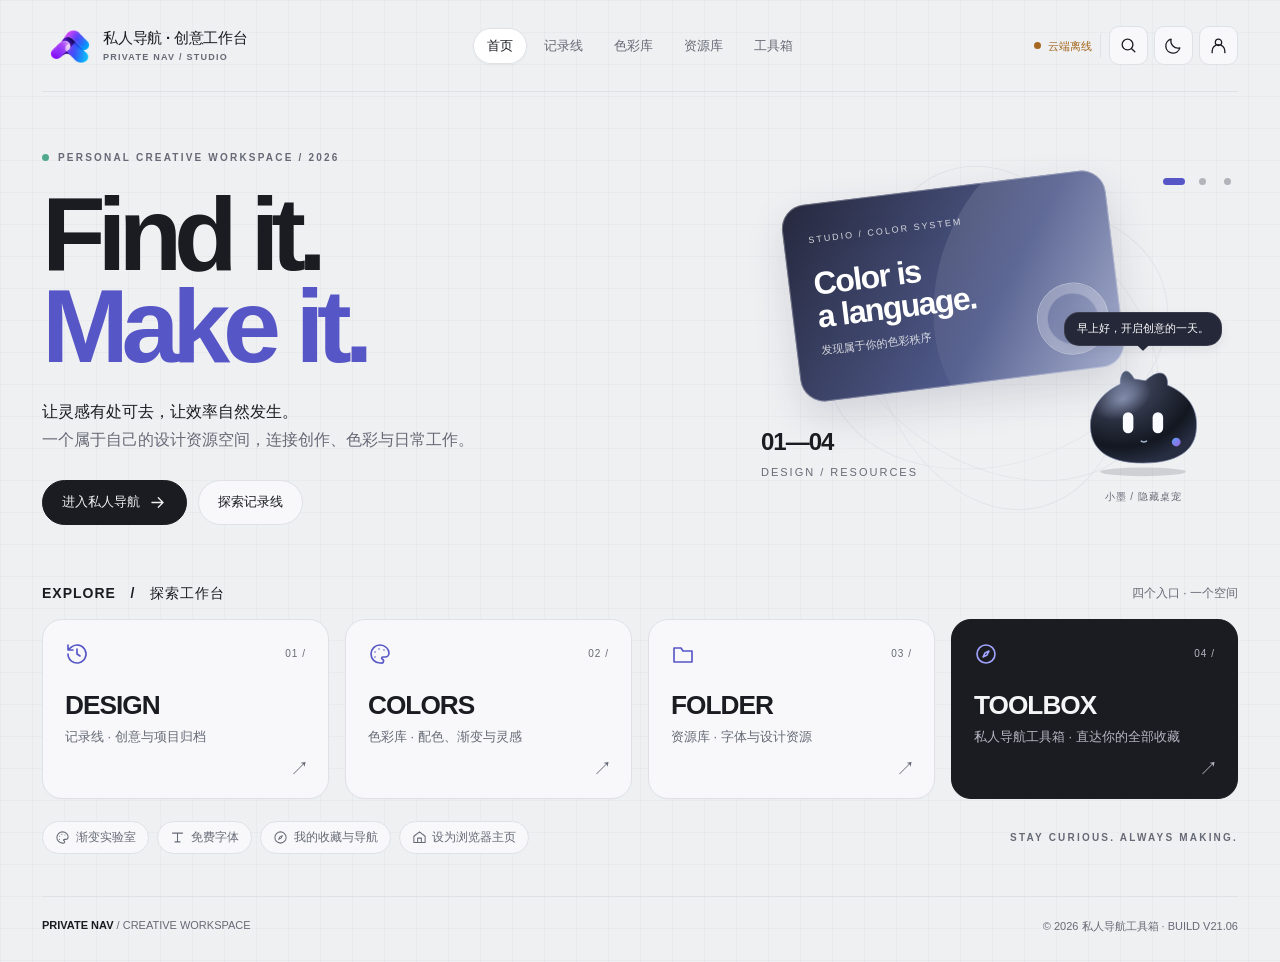
==== commit b2e403da: "V21.06" ====
--- a/index.html
+++ b/index.html
@@ -1 +1 @@
-<!doctype html><html lang="zh-CN" data-studio-theme="light"><head><meta charset="utf-8"><meta name="viewport" content="width=device-width,initial-scale=1,viewport-fit=cover"><meta name="theme-color" content="#eff0f2"><meta name="x-app-version" content="21.01"><meta name="description" content="私人导航工具箱 · 创意工作台 V21.01"><title>私人导航 · 创意工作台 V21.01</title><link rel="icon" href="/assets/runtime/favicon-985ed977.png"><script>try{document.documentElement.dataset.studioTheme=localStorage.getItem('fxstudio_theme')||(matchMedia('(prefers-color-scheme: dark)').matches?'dark':'light')}catch(e){}</script><link rel="stylesheet" href="/assets/studio-v2100/studio.css?v=2101"></head><body><div class="wrap"><header class="header" id="header"></header><main id="main"></main><footer class="footer"><span><b>PRIVATE NAV</b> / CREATIVE WORKSPACE</span><span>© 2026 私人导航工具箱 · BUILD V21.01</span></footer></div><dialog id="dialog"></dialog><div id="toast" role="status" class="toast"></div><script src="/assets/studio-v2100/catalog.js" defer></script><script src="/assets/studio-v2100/studio.js?v=2101" defer></script></body></html>+<!doctype html><html lang="zh-CN" data-studio-theme="light"><head><meta charset="utf-8"><meta name="viewport" content="width=device-width,initial-scale=1,viewport-fit=cover"><meta name="theme-color" content="#eff0f2"><meta name="x-app-version" content="21.06"><meta name="description" content="私人导航工具箱 · 创意工作台 V21.06"><title>私人导航 · 创意工作台 V21.06</title><link rel="icon" href="/assets/runtime/favicon-985ed977.png"><script>try{document.documentElement.dataset.studioTheme=localStorage.getItem('fxstudio_theme')||(matchMedia('(prefers-color-scheme: dark)').matches?'dark':'light')}catch(e){}</script><link rel="stylesheet" href="/assets/studio-v2100/studio.css?v=2106"></head><body><div class="wrap"><header class="header" id="header"></header><main id="main"></main><footer class="footer"><span><b>PRIVATE NAV</b> / CREATIVE WORKSPACE</span><span>© 2026 私人导航工具箱 · BUILD V21.06</span></footer></div><dialog id="dialog"></dialog><div id="toast" role="status" class="toast"></div><script src="/assets/studio-v2100/catalog.js" defer></script><script src="/assets/studio-v2100/studio.js?v=2106" defer></script></body></html>
--- a/assets/studio-v2100/studio.css
+++ b/assets/studio-v2100/studio.css
@@ -9,7 +9,7 @@
 /* V21.01 · shared editorial palette and precision controls */
 :root{--bg:#eff0f2;--paper:#f8f8fa;--card:#fff;--ink:#1b1c21;--muted:#666a76;--line:#dfe1e5;--soft:#e9e9ef;--accent:#5756c7;--grid:#24283b07;--shadow:0 10px 30px #242c450d;--radius:20px;--status-good:#16805b;--status-dot:#22a66e;--status-warn:#a56820;--status-pending:#5756c7}
 html[data-studio-theme=dark]{--muted:#aeb0bb;--grid:#ffffff06;--status-good:#75d6ae;--status-dot:#45d49a;--status-warn:#e8b06b;--status-pending:#b4b3ff}
-.header{gap:18px}.brand{gap:9px}.brand img{width:52px;height:52px}.brand strong{font-size:15px;font-weight:720;letter-spacing:-.25px}.brand small{font-size:9px;letter-spacing:1.25px;margin-top:4px}.nav{gap:3px}.nav a{padding:9px 14px;font-weight:550}.nav a.active{box-shadow:0 1px 3px #1011260a,inset 0 0 0 1px var(--line)}.actions{gap:6px}.actions .iconbtn{width:39px;min-height:39px;border-radius:10px}.status{display:inline-flex;align-items:center;gap:7px;flex-shrink:0;max-width:none;overflow:visible;font-weight:550;padding:0 8px 0 0;margin-right:2px;border-right:1px solid var(--line);line-height:24px}.status i{width:7px;height:7px;border-radius:50%;background:var(--muted);flex:none}.status[data-state=connected]{color:var(--status-good)}.status[data-state=connected] i{background:var(--status-dot);box-shadow:0 0 0 3px color-mix(in srgb,var(--status-dot) 13%,transparent)}.status[data-state=offline]{color:var(--status-warn)}.status[data-state=offline] i{background:var(--status-warn)}.status[data-state=checking]{color:var(--status-pending)}.status[data-state=checking] i{background:var(--status-pending)}
+.header{gap:18px}.brand{gap:9px}.brand img{width:52px;height:52px}.brand strong{font-size:15px;font-weight:720;letter-spacing:-.25px}.brand small{font-size:9px;letter-spacing:1.25px;margin-top:4px}.nav{gap:3px}.nav a{padding:9px 14px;font-weight:550}.nav a.active{box-shadow:0 1px 3px #1011260a,inset 0 0 0 1px var(--line)}.actions{gap:6px}.actions .iconbtn{width:39px;min-height:39px;border-radius:10px}.status{display:inline-flex;align-items:center;gap:7px;flex-shrink:0;max-width:none;overflow:visible;font-weight:550;padding:0 8px 0 0;margin-right:2px;border-right:1px solid var(--line);line-height:24px}.status i{width:7px;height:7px;border-radius:50%;background:var(--muted);flex:none}.status[data-state=connected]{color:#555965;font-weight:550;font-size:11px;gap:6px;line-height:1;height:28px;padding:0 10px;margin-right:4px;box-sizing:border-box;border:1px solid #dfe1e5;border-radius:999px;background:#f8f8fa;letter-spacing:.05px}.status[data-state=connected] i{width:6px;height:6px;background:#26966c;box-shadow:none}html[data-studio-theme=dark] .status[data-state=connected]{color:#c0c3cd;background:var(--paper);border-color:var(--line)}html[data-studio-theme=dark] .status[data-state=connected] i{background:#55c99a}@media(max-width:1139px){.status[data-state=connected]{font-size:10px;padding:0 8px;margin-right:2px}}.status[data-state=offline]{color:var(--status-warn)}.status[data-state=offline] i{background:var(--status-warn)}.status[data-state=checking]{color:var(--status-pending)}.status[data-state=checking] i{background:var(--status-pending)}
 .hero h1{letter-spacing:-.078em}.hero h1 span{letter-spacing:-.07em}.hero .intro{line-height:1.75}.visual-card{transform:rotate(-7deg);box-shadow:0 16px 40px #252c4f26,inset 0 0 0 1px #ffffff50}.visual .orbit{opacity:.78}.speech{background:#252839;border:1px solid #ffffff18;box-shadow:0 4px 12px #15182412;border-radius:15px;padding:8px 12px}.speech:after{border-radius:1px}.pet-off:hover{color:var(--accent)}.slide-controls{gap:3px;top:4px;align-items:center}.slide-controls button{width:22px;height:28px;border-radius:12px;display:grid;place-items:center;opacity:1;background:transparent!important;transition:none}.slide-controls button::after{content:"";width:7px;height:7px;background:var(--muted);opacity:.45;border-radius:8px;transition:width .18s,opacity .18s}.slide-controls button.on{width:28px}.slide-controls button.on::after{width:22px;background:var(--accent);opacity:1}.slide-controls button:hover::after{opacity:.9}
 .entry{border-radius:var(--radius);padding:22px;box-shadow:0 1px 2px #16172204}.entry-top{margin-bottom:26px}.entry-top .icon{width:24px;height:24px;stroke-width:1.65}.entry strong{letter-spacing:-1px}.entry p{line-height:1.5}.entry .arrow{font-size:19px;line-height:1}.entry:nth-child(4){background:#1b1c21;border-color:#1b1c21;color:#f5f5f7}.entry:nth-child(4) p,.entry:nth-child(4) .entry-top,.entry:nth-child(4) .arrow{color:#b5b7c3}.entry:nth-child(4) .icon{color:#a1a4ff}html[data-studio-theme=dark] .entry:nth-child(4){background:#e9e9ee;color:#202126;border-color:#e9e9ee}html[data-studio-theme=dark] .entry:nth-child(4) p,html[data-studio-theme=dark] .entry:nth-child(4) .entry-top,html[data-studio-theme=dark] .entry:nth-child(4) .arrow{color:#555968}html[data-studio-theme=dark] .entry:nth-child(4) .icon{color:#5756c7}.pill{font-weight:550;padding:7px 12px}.tile{box-shadow:0 1px 2px #16172205}.tab{font-weight:550}.tab.active{box-shadow:0 2px 5px #15152512}.page-head p,.tile-sub{color:var(--muted)}.btn:active,.iconbtn:active{transform:scale(.98)}
 @media(min-width:1140px){.header{display:grid;grid-template-columns:1fr auto 1fr}.actions{justify-self:end}.nav{justify-self:center}.petbox{right:1%;bottom:8px}}
@@ -17,3 +17,6 @@
 @media(max-width:1020px){.status{display:none}.brand strong{font-size:14px}.brand img{width:46px;height:46px}.entry{padding:17px}}
 @media(max-width:760px){.brand img{width:43px;height:43px}.brand strong{font-size:13px}.brand small{font-size:8px;letter-spacing:.8px}.brand{gap:5px}.actions{gap:4px}.actions .iconbtn{width:35px;min-height:35px}.nav a{padding:9px 11px}.entry{padding:16px;border-radius:17px}.entry-top{margin-bottom:21px}.visual-card{transform:rotate(-6deg)}.speech{font-size:10px}.slide-controls{top:0}}
 @media(max-width:360px){.brand img{width:36px;height:36px}.brand strong{font-size:12px}.actions .iconbtn{width:31px;min-height:34px}.nav a{padding:7px}.entry{padding:13px}.entry p{font-size:12px}}
+
+/* V21.02: homepage setup shortcut. */
+.quickline button.pill{display:inline-flex;align-items:center;gap:5px;color:var(--muted);background:var(--paper);border:1px solid var(--line);white-space:nowrap}.quickline button.pill:hover{color:var(--accent);border-color:var(--accent)}
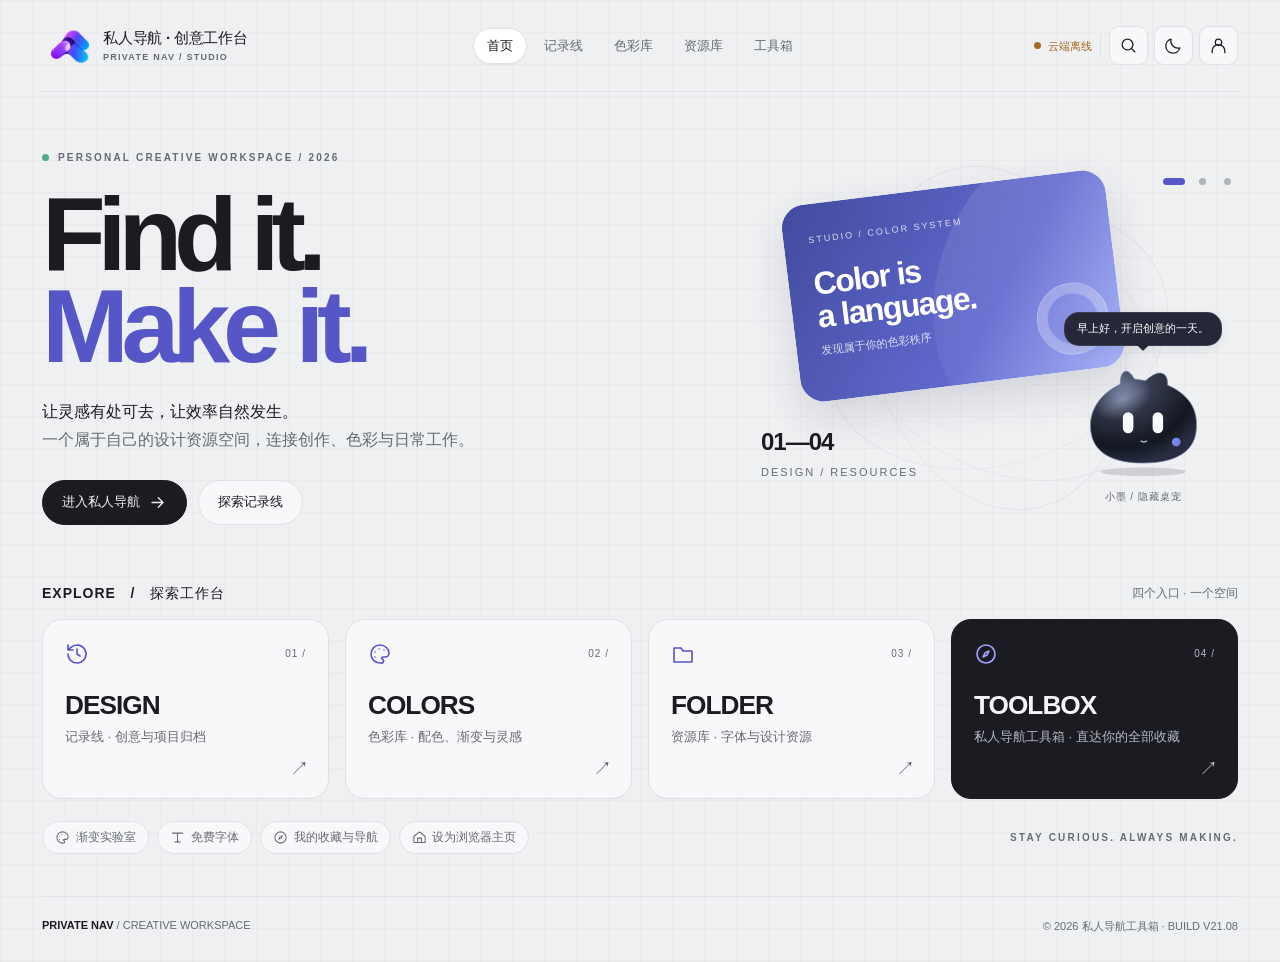
==== commit 7df4e724: "V21.08" ====
--- a/index.html
+++ b/index.html
@@ -1 +1 @@
-<!doctype html><html lang="zh-CN" data-studio-theme="light"><head><meta charset="utf-8"><meta name="viewport" content="width=device-width,initial-scale=1,viewport-fit=cover"><meta name="theme-color" content="#eff0f2"><meta name="x-app-version" content="21.06"><meta name="description" content="私人导航工具箱 · 创意工作台 V21.06"><title>私人导航 · 创意工作台 V21.06</title><link rel="icon" href="/assets/runtime/favicon-985ed977.png"><script>try{document.documentElement.dataset.studioTheme=localStorage.getItem('fxstudio_theme')||(matchMedia('(prefers-color-scheme: dark)').matches?'dark':'light')}catch(e){}</script><link rel="stylesheet" href="/assets/studio-v2100/studio.css?v=2106"></head><body><div class="wrap"><header class="header" id="header"></header><main id="main"></main><footer class="footer"><span><b>PRIVATE NAV</b> / CREATIVE WORKSPACE</span><span>© 2026 私人导航工具箱 · BUILD V21.06</span></footer></div><dialog id="dialog"></dialog><div id="toast" role="status" class="toast"></div><script src="/assets/studio-v2100/catalog.js" defer></script><script src="/assets/studio-v2100/studio.js?v=2106" defer></script></body></html>+<!doctype html><html lang="zh-CN" data-studio-theme="light"><head><meta charset="utf-8"><meta name="viewport" content="width=device-width,initial-scale=1,viewport-fit=cover"><meta name="theme-color" content="#eff0f2"><meta name="x-app-version" content="21.08"><meta name="description" content="私人导航工具箱 · 创意工作台 V21.08"><title>私人导航 · 创意工作台 V21.08</title><link rel="icon" href="/assets/runtime/favicon-985ed977.png"><script>try{document.documentElement.dataset.studioTheme=localStorage.getItem('fxstudio_theme')||(matchMedia('(prefers-color-scheme: dark)').matches?'dark':'light')}catch(e){}</script><link rel="stylesheet" href="/assets/studio-v2100/studio.css?v=2108"></head><body><div class="wrap"><header class="header" id="header"></header><main id="main"></main><footer class="footer"><span><b>PRIVATE NAV</b> / CREATIVE WORKSPACE</span><span>© 2026 私人导航工具箱 · BUILD V21.08</span></footer></div><dialog id="dialog"></dialog><div id="toast" role="status" class="toast"></div><script src="/assets/studio-v2100/catalog.js" defer></script><script src="/assets/studio-v2100/studio.js?v=2108" defer></script></body></html>
--- a/assets/studio-v2100/studio.css
+++ b/assets/studio-v2100/studio.css
@@ -1,4 +1,4 @@
-:root{color-scheme:light;--bg:#eff0f2;--paper:#f9f9fa;--card:#fff;--ink:#1b1c21;--muted:#727580;--line:#dfe1e6;--soft:#e9ebef;--accent:#5756c7;--accent2:#316da9;--grid:#24283b09;--shadow:0 14px 44px #242c4510;--radius:22px;font-family:Inter,-apple-system,BlinkMacSystemFont,"Segoe UI","PingFang SC","Microsoft YaHei",sans-serif;font-synthesis:none}html[data-studio-theme=dark]{color-scheme:dark;--bg:#15161a;--paper:#1c1d22;--card:#22242a;--ink:#f1f1f4;--muted:#a1a4ae;--line:#33353d;--soft:#292b33;--accent:#a3a3ff;--accent2:#91c8ff;--grid:#ffffff07;--shadow:0 14px 44px #0003}*{box-sizing:border-box}body{margin:0;color:var(--ink);background-color:var(--bg);background-image:linear-gradient(var(--grid) 1px,transparent 1px),linear-gradient(90deg,var(--grid) 1px,transparent 1px);background-size:32px 32px;min-height:100vh}a{color:inherit;text-decoration:none}button,input,select,textarea{font:inherit;color:inherit}button,a,input,select,textarea{-webkit-tap-highlight-color:transparent}button{cursor:pointer}button:disabled{cursor:not-allowed;opacity:.5}button:focus-visible,a:focus-visible,input:focus-visible,textarea:focus-visible,select:focus-visible{outline:2px solid var(--accent);outline-offset:3px}button{border:0}img,svg{display:block}svg.icon{width:19px;height:19px;flex-shrink:0;fill:none;stroke:currentColor;stroke-width:1.65;stroke-linecap:round;stroke-linejoin:round}.wrap{max-width:1328px;margin:auto;padding:0 42px}.header{height:92px;display:flex;justify-content:space-between;align-items:center;gap:22px;border-bottom:1px solid var(--line)}.brand{display:flex;align-items:center;gap:11px;flex-shrink:0}.brand img{width:39px;height:39px;object-fit:contain}.brand strong{display:block;font-size:14px;letter-spacing:-.2px}.brand small{display:block;font-size:9px;font-weight:650;letter-spacing:1.8px;color:var(--muted);margin-top:4px}.nav{display:flex;align-items:center;gap:6px}.nav a{padding:10px 15px;border-radius:28px;font-size:13px;color:var(--muted);white-space:nowrap;transition:background .18s,color .18s}.nav a:hover,.nav a.active{color:var(--ink);background:var(--card);box-shadow:0 1px 2px #00000006}.actions{display:flex;align-items:center;gap:7px}.iconbtn,.btn{display:inline-flex;align-items:center;justify-content:center;gap:8px;min-height:40px;border:1px solid var(--line);background:var(--paper);border-radius:11px;padding:9px 13px;font-size:13px;font-weight:550;transition:background .18s,transform .18s,border .18s}.iconbtn{width:40px;padding:0}.iconbtn:hover,.btn:hover{background:var(--card);border-color:var(--accent)}.btn.primary{background:var(--ink);color:var(--bg);border-color:var(--ink)}.btn.primary:hover{opacity:.88}.btn.danger{color:#cf5555}.tag,.eyebrow{font-size:10px;font-weight:650;letter-spacing:2.2px;color:var(--muted)}.eyebrow{display:flex;align-items:center;gap:9px}.dot{height:7px;width:7px;border-radius:50%;background:#51a98b;display:inline-block}.hero{display:grid;grid-template-columns:1.17fr .83fr;align-items:center;gap:35px;min-height:435px;padding:60px 0 40px}.hero h1{font-size:clamp(66px,8.15vw,122px);line-height:.88;letter-spacing:-.085em;margin:26px 0 25px;font-weight:780}.hero h1 span{color:var(--accent);display:inline-block;letter-spacing:-.075em}.hero .intro{font-size:16px;line-height:1.85;color:var(--muted);max-width:530px;margin:0 0 26px}.hero .intro b{color:var(--ink);font-weight:650}.hero-links{display:flex;align-items:center;gap:11px;flex-wrap:wrap}.hero-links .btn{min-height:45px;padding:0 19px;border-radius:30px}.visual{position:relative;min-height:350px;display:grid;place-items:center;isolation:isolate}.visual .orbit{position:absolute;width:92%;aspect-ratio:1;max-width:350px;border:1px solid var(--line);border-radius:50%;transform:rotate(-18deg) scaleY(.72);z-index:-1}.visual .orbit:nth-child(2){transform:rotate(34deg) scaleY(.72);width:95%}.visual .orbit:nth-child(3){transform:rotate(75deg) scaleY(.72);width:92%}.visual-card{position:absolute;top:24px;left:7%;width:76%;max-width:326px;aspect-ratio:1.65;background:linear-gradient(125deg,#282b42 4%,#505b8c 62%,#a4adcd);border-radius:24px;transform:rotate(-9deg);padding:25px;color:white;box-shadow:0 20px 48px #252c4f30,inset 0 0 0 1px #ffffff42;overflow:hidden}.visual-card:before{content:"";position:absolute;width:65%;height:150%;right:-10%;top:-20%;background:linear-gradient(145deg,#ffffff24,transparent);transform:rotate(24deg);border-radius:50%;pointer-events:none}.visual-card .micro{font-size:9px;letter-spacing:2px;opacity:.8}.visual-card h2{font-size:32px;line-height:1.02;letter-spacing:-1.5px;margin:21px 0 8px}.visual-card .sub{font-size:11px;opacity:.8}.visual-card .ring{position:absolute;right:12px;bottom:16px;width:72px;height:72px;border:1px solid #ffffff70;border-radius:50%;box-shadow:inset 0 0 0 9px #ffffff10,inset 0 0 0 10px #ffffff35}.slide-controls{position:absolute;top:12px;right:0;display:flex;gap:7px}.slide-controls button{width:8px;height:8px;padding:0;background:var(--muted);opacity:.4;border-radius:50%;transition:width .2s}.slide-controls button.on{width:22px;background:var(--accent);opacity:1}.petbox{position:absolute;right:0;bottom:0;width:180px;display:grid;justify-items:center;gap:9px}.speech{font-size:11px;line-height:1.45;background:#252839;color:#fff;padding:9px 12px;border-radius:20px;position:relative;text-align:center;max-width:190px;min-height:34px}.speech:after{content:"";position:absolute;bottom:-4px;left:calc(50% - 5px);width:10px;height:10px;background:#252839;transform:rotate(45deg)}.pet{background:none;padding:0;display:grid;place-items:center;width:140px;transition:transform .2s}.pet:hover{transform:translateY(-3px)}.pet svg{width:140px;height:125px;overflow:visible}.pet-off{font-size:10px;letter-spacing:1px;color:var(--muted);background:none}.visual-index{position:absolute;left:1%;bottom:30px;font-size:11px;color:var(--muted);letter-spacing:2px;line-height:1.8}.visual-index b{color:var(--ink);font-size:24px;letter-spacing:-1px}.sectionline{display:flex;justify-content:space-between;align-items:center;gap:14px;margin:20px 0 16px}.sectionline h2{font-size:14px;letter-spacing:1px;margin:0}.sectionline span{font-size:12px;color:var(--muted)}.entry-grid{display:grid;grid-template-columns:repeat(4,1fr);gap:16px}.entry{min-height:180px;border:1px solid var(--line);border-radius:var(--radius);background:var(--paper);padding:22px;display:flex;flex-direction:column;position:relative;overflow:hidden;transition:transform .2s,box-shadow .2s,border-color .2s}.entry:hover{transform:translateY(-4px);box-shadow:var(--shadow);border-color:var(--accent)}.entry-top{display:flex;justify-content:space-between;align-items:center;margin-bottom:26px;color:var(--muted)}.entry-top .icon{width:26px;height:26px;color:var(--accent)}.entry strong{font-size:clamp(19px,2.05vw,30px);letter-spacing:-1.3px;line-height:1}.entry p{margin:9px 0 0;color:var(--muted);font-size:13px}.entry .arrow{position:absolute;right:19px;bottom:20px;font-size:21px;color:var(--muted)}.entry .entry-no{font-size:10px;letter-spacing:1px}.entry:nth-child(4){background:var(--ink);color:var(--bg);border-color:var(--ink)}.entry:nth-child(4) p,.entry:nth-child(4) .entry-top,.entry:nth-child(4) .arrow{color:#a5a6b1}.entry:nth-child(4) .icon{color:#9299f7}.quickline{display:flex;justify-content:space-between;align-items:center;gap:10px;margin:22px 0 42px;flex-wrap:wrap}.pills{display:flex;gap:8px;flex-wrap:wrap}.pill{border:1px solid var(--line);background:var(--paper);border-radius:30px;padding:8px 13px;font-size:12px;display:inline-flex;align-items:center;gap:6px;color:var(--muted)}.pill:hover{color:var(--ink);border-color:var(--accent)}.pill .icon{width:15px;height:15px}.footer{border-top:1px solid var(--line);padding:22px 0 28px;display:flex;justify-content:space-between;gap:10px;flex-wrap:wrap;color:var(--muted);font-size:11px}.footer b{font-weight:600;color:var(--ink)}.page{min-height:calc(100vh - 168px);padding:45px 0 52px}.page-head{display:flex;justify-content:space-between;align-items:end;gap:24px;margin-bottom:28px}.page-head h1{font-size:clamp(42px,5vw,72px);letter-spacing:-4px;line-height:1;margin:12px 0;font-weight:760}.page-head p{font-size:14px;color:var(--muted);margin:0;line-height:1.6}.search{display:flex;align-items:center;gap:9px;border:1px solid var(--line);border-radius:30px;background:var(--paper);height:44px;padding:0 16px;min-width:220px}.search input{width:100%;border:0;background:none;outline:none;font-size:13px}.search .icon{color:var(--muted)}.tabs{display:flex;gap:8px;flex-wrap:wrap;border-bottom:1px solid var(--line);padding-bottom:16px;margin-bottom:22px}.tab{display:inline-flex;align-items:center;gap:7px;font-size:13px;background:var(--paper);border:1px solid var(--line);color:var(--muted);padding:10px 17px;border-radius:28px;white-space:nowrap}.tab:hover,.tab.active{color:var(--bg);background:var(--ink);border-color:var(--ink)}.toolbar{display:flex;align-items:center;gap:8px;justify-content:space-between;flex-wrap:wrap;margin:0 0 20px}.toolbar .left,.toolbar .right{display:flex;align-items:center;gap:8px;flex-wrap:wrap}.count{font-size:12px;color:var(--muted)}.mini{font-size:11px;color:var(--muted)}.grid{display:grid;grid-template-columns:repeat(3,minmax(0,1fr));gap:17px}.record-grid{grid-template-columns:repeat(3,minmax(0,1fr))}.tile{border:1px solid var(--line);border-radius:18px;overflow:hidden;background:var(--paper);min-width:0;transition:box-shadow .18s,transform .18s}.tile:hover{box-shadow:var(--shadow);transform:translateY(-2px)}.cover{aspect-ratio:1.65;display:flex;flex-direction:column;justify-content:center;align-items:center;position:relative;overflow:hidden;padding:19px;color:#fff;background:linear-gradient(125deg,#393b52,#7d82a9)}.cover img{width:100%;height:100%;position:absolute;object-fit:cover;inset:0}.cover .cover-text{font-size:clamp(22px,3vw,44px);letter-spacing:-1.5px;font-weight:750;text-align:center;line-height:1.05;max-width:100%;word-break:break-word}.cover small{font-size:10px;letter-spacing:2px;margin-top:10px}.tile-body{padding:15px 16px;display:flex;flex-direction:column;gap:9px}.tile-title{font-weight:670;font-size:15px;line-height:1.4;overflow-wrap:anywhere}.tile-sub{font-size:12px;color:var(--muted);line-height:1.6;overflow-wrap:anywhere}.tile-actions{display:flex;align-items:center;justify-content:space-between;gap:6px}.tile-actions .iconbtn{height:32px;min-height:32px;width:32px;border-radius:9px;background:transparent}.tile-actions .iconbtn .icon{width:16px;height:16px}.tile-actions .right{display:flex;gap:6px}.yearline{display:flex;align-items:center;gap:16px;margin:30px 0 14px}.yearline b{font-size:32px;letter-spacing:-1.5px}.yearline:after{content:"";height:1px;background:var(--line);flex:1}.swatch{aspect-ratio:1.9;display:flex;position:relative;overflow:hidden;cursor:pointer}.swatch button{flex:1;border:0;background:transparent;position:relative;color:white;min-width:0}.swatch button:focus-visible{outline-offset:-4px}.swatch button span{opacity:0;transition:opacity .15s;position:absolute;left:50%;top:50%;transform:translate(-50%,-50%);white-space:nowrap;background:#0009;color:white;border-radius:20px;padding:6px 9px;font-size:10px}.swatch button:hover span,.swatch button:focus-visible span{opacity:1}.hexes{display:flex;gap:7px;flex-wrap:wrap}.hexes button{font:11px ui-monospace,monospace;padding:5px 7px;border-radius:5px;background:var(--soft);color:var(--muted)}.hexes button:hover{color:var(--accent)}.resource-preview{aspect-ratio:1.65;background:var(--soft);display:flex;align-items:center;justify-content:center;flex-direction:column;gap:9px;padding:18px;overflow:hidden;text-align:center}.resource-preview .sample{font-size:var(--sample-size,32px);line-height:1.22;overflow-wrap:anywhere;max-width:100%;color:var(--ink)}.resource-preview .sample-sub{font-size:10px;color:var(--muted);letter-spacing:2px}.resource-preview .icon{width:42px;height:42px;color:var(--accent)}.font-controls{padding:16px;background:var(--paper);border:1px solid var(--line);border-radius:15px;display:flex;gap:14px;align-items:center;flex-wrap:wrap;margin:0 0 20px}.font-controls input[type=text]{flex:1;min-width:140px}.field,input[type=text],input[type=password],input[type=url],input[type=date],input[type=number],select,textarea{background:var(--card);border:1px solid var(--line);border-radius:10px;padding:10px 12px;min-height:41px;min-width:0}.search input[type=text]{background:none;border:0;padding:0;min-height:0}input[type=range]{accent-color:var(--accent)}input[type=color]{width:48px;height:39px;background:none;border:1px solid var(--line);border-radius:8px;padding:3px;cursor:pointer}.empty{padding:50px 18px;border:1px dashed var(--line);border-radius:18px;text-align:center;color:var(--muted);font-size:14px}.lab{padding:20px;background:var(--paper);border:1px solid var(--line);border-radius:20px;margin-bottom:24px}.lab h2{margin:0 0 12px;font-size:18px}.lab-grid{display:grid;grid-template-columns:1fr 1fr;gap:20px}.lab-preview{height:190px;border-radius:15px;display:grid;place-items:center;color:#fff;font-weight:750;font-size:32px;letter-spacing:2px;text-shadow:0 1px 10px #0004}.lab-fields{display:flex;flex-direction:column;gap:12px}.lab-fields label{font-size:12px;display:flex;align-items:center;gap:9px;color:var(--muted);flex-wrap:wrap}.lab-fields label input[type=range]{flex:1}.lab-fields .btn{min-height:35px}.lab-fields code{font-size:11px;overflow-wrap:anywhere}.panel-toggle{margin-bottom:15px}dialog{max-width:min(560px,calc(100% - 30px));width:100%;padding:0;border:1px solid var(--line);border-radius:22px;background:var(--paper);color:var(--ink);box-shadow:0 30px 100px #0005;max-height:90vh;overflow:auto}dialog::backdrop{background:#11182770}.dialog-inner{padding:25px;display:grid;gap:15px}.dialog-head{display:flex;justify-content:space-between;align-items:center;gap:10px}.dialog-head h2{font-size:21px;margin:0;letter-spacing:-.6px}.dialog-inner label{display:grid;gap:6px;font-size:12px;color:var(--muted)}.dialog-inner textarea{min-height:100px;resize:vertical}.dialog-inner .row{display:flex;gap:9px;flex-wrap:wrap}.dialog-inner .row>*{flex:1}.dialog-inner img{max-width:100%;max-height:300px;border-radius:12px;object-fit:contain}.dialog-inner p{margin:0;white-space:pre-wrap;overflow-wrap:anywhere;line-height:1.65;font-size:14px}.toast{position:fixed;bottom:24px;left:50%;transform:translate(-50%,10px);padding:13px 20px;border-radius:30px;background:#242733;color:white;font-size:13px;z-index:1000;opacity:0;pointer-events:none;transition:opacity .2s,transform .2s;max-width:90%;text-align:center}.toast.show{opacity:1;transform:translate(-50%,0)}.notice{font-size:12px;color:var(--muted);margin:12px 0;line-height:1.65}.status{font-size:11px;color:var(--muted);max-width:145px;white-space:nowrap;overflow:hidden;text-overflow:ellipsis}.hidden,[hidden]{display:none!important}.sr{position:absolute;width:1px;height:1px;overflow:hidden;clip:rect(0,0,0,0)}@media(min-width:1600px){.wrap{max-width:1410px}.hero{min-height:475px}}@media(max-width:1020px){.wrap{padding:0 26px}.header{gap:10px}.nav{gap:1px}.nav a{padding:9px 10px}.brand small{letter-spacing:.9px}.hero{gap:20px;min-height:390px}.visual-card h2{font-size:27px}.entry{padding:17px;min-height:158px}.grid{grid-template-columns:repeat(2,minmax(0,1fr))}.status{display:none}}@media(max-width:760px){.wrap{padding:0 19px}.header{height:auto;min-height:110px;flex-wrap:wrap;gap:10px;padding:15px 0 10px}.brand{order:0}.actions{order:1}.nav{order:2;flex-basis:100%;overflow:auto;justify-content:space-between;gap:2px}.nav a{padding:9px 12px;font-size:12px}.hero{grid-template-columns:1fr;padding:39px 0 12px;gap:6px}.hero h1{font-size:clamp(66px,12vw,96px);margin:22px 0 19px}.hero .intro{font-size:14px;line-height:1.7}.visual{min-height:290px;max-width:460px;width:100%;margin:auto}.visual-card{max-width:270px;padding:20px}.visual-card h2{font-size:26px;margin:15px 0 7px}.petbox{width:148px}.pet,.pet svg{width:122px}.pet svg{height:105px}.speech{font-size:10px}.visual-index{bottom:15px}.entry-grid{grid-template-columns:repeat(2,minmax(0,1fr));gap:10px}.entry{min-height:140px;border-radius:17px;padding:16px}.entry strong{font-size:23px}.entry-top{margin-bottom:21px}.quickline{margin-bottom:26px}.page{padding:28px 0 35px}.page-head{align-items:stretch;flex-direction:column;gap:16px}.page-head h1{letter-spacing:-2px}.search{min-width:0}.grid{gap:10px}.tile{border-radius:13px}.tile-body{padding:11px}.tile-title{font-size:13px}.cover .cover-text{font-size:23px}.tile-sub{font-size:11px}.tab{padding:8px 12px;font-size:12px}.lab-grid{grid-template-columns:1fr}.font-controls{gap:8px;padding:12px}.resource-preview{padding:10px}.resource-preview .sample{font-size:min(var(--sample-size,32px),24px)}.hexes{gap:4px}.hexes button{font-size:10px;padding:4px}.tile-actions{flex-wrap:wrap}.tile-actions .right{gap:3px}.tile-actions .iconbtn{width:30px;min-height:30px}.footer{font-size:10px}.footer span{max-width:100%}}@media(max-width:360px){.wrap{padding:0 13px}.nav a{padding:7px}.hero h1{font-size:60px}.brand strong{font-size:12px}.brand img{width:32px;height:32px}.actions{gap:4px}.iconbtn{width:34px;min-height:34px}.entry strong{font-size:20px}.grid{grid-template-columns:1fr}}@media(prefers-reduced-motion:reduce){*,*::before,*::after{animation:none!important;transition:none!important;scroll-behavior:auto!important}}
+:root{color-scheme:light;--bg:#eff0f2;--paper:#f9f9fa;--card:#fff;--ink:#1b1c21;--muted:#727580;--line:#dfe1e6;--soft:#e9ebef;--accent:#5756c7;--accent2:#316da9;--grid:#24283b09;--shadow:0 14px 44px #242c4510;--radius:22px;font-family:Inter,-apple-system,BlinkMacSystemFont,"Segoe UI","PingFang SC","Microsoft YaHei",sans-serif;font-synthesis:none}html[data-studio-theme=dark]{color-scheme:dark;--bg:#15161a;--paper:#1c1d22;--card:#22242a;--ink:#f1f1f4;--muted:#a1a4ae;--line:#33353d;--soft:#292b33;--accent:#a3a3ff;--accent2:#91c8ff;--grid:#ffffff07;--shadow:0 14px 44px #0003}*{box-sizing:border-box}body{margin:0;color:var(--ink);background-color:var(--bg);background-image:linear-gradient(var(--grid) 1px,transparent 1px),linear-gradient(90deg,var(--grid) 1px,transparent 1px);background-size:32px 32px;min-height:100vh}a{color:inherit;text-decoration:none}button,input,select,textarea{font:inherit;color:inherit}button,a,input,select,textarea{-webkit-tap-highlight-color:transparent}button{cursor:pointer}button:disabled{cursor:not-allowed;opacity:.5}button:focus-visible,a:focus-visible,input:focus-visible,textarea:focus-visible,select:focus-visible{outline:2px solid var(--accent);outline-offset:3px}button{border:0}img,svg{display:block}svg.icon{width:19px;height:19px;flex-shrink:0;fill:none;stroke:currentColor;stroke-width:1.65;stroke-linecap:round;stroke-linejoin:round}.wrap{max-width:1328px;margin:auto;padding:0 42px}.header{height:92px;display:flex;justify-content:space-between;align-items:center;gap:22px;border-bottom:1px solid var(--line)}.brand{display:flex;align-items:center;gap:11px;flex-shrink:0}.brand img{width:39px;height:39px;object-fit:contain}.brand strong{display:block;font-size:14px;letter-spacing:-.2px}.brand small{display:block;font-size:9px;font-weight:650;letter-spacing:1.8px;color:var(--muted);margin-top:4px}.nav{display:flex;align-items:center;gap:6px}.nav a{padding:10px 15px;border-radius:28px;font-size:13px;color:var(--muted);white-space:nowrap;transition:background .18s,color .18s}.nav a:hover,.nav a.active{color:var(--ink);background:var(--card);box-shadow:0 1px 2px #00000006}.actions{display:flex;align-items:center;gap:7px}.iconbtn,.btn{display:inline-flex;align-items:center;justify-content:center;gap:8px;min-height:40px;border:1px solid var(--line);background:var(--paper);border-radius:11px;padding:9px 13px;font-size:13px;font-weight:550;transition:background .18s,transform .18s,border .18s}.iconbtn{width:40px;padding:0}.iconbtn:hover,.btn:hover{background:var(--card);border-color:var(--accent)}.btn.primary{background:var(--ink);color:var(--bg);border-color:var(--ink)}.btn.primary:hover{opacity:.88}.btn.danger{color:#cf5555}.tag,.eyebrow{font-size:10px;font-weight:650;letter-spacing:2.2px;color:var(--muted)}.eyebrow{display:flex;align-items:center;gap:9px}.dot{height:7px;width:7px;border-radius:50%;background:#51a98b;display:inline-block}.hero{display:grid;grid-template-columns:1.17fr .83fr;align-items:center;gap:35px;min-height:435px;padding:60px 0 40px}.hero h1{font-size:clamp(66px,8.15vw,122px);line-height:.88;letter-spacing:-.085em;margin:26px 0 25px;font-weight:780}.hero h1 span{color:var(--accent);display:inline-block;letter-spacing:-.075em}.hero .intro{font-size:16px;line-height:1.85;color:var(--muted);max-width:530px;margin:0 0 26px}.hero .intro b{color:var(--ink);font-weight:650}.hero-links{display:flex;align-items:center;gap:11px;flex-wrap:wrap}.hero-links .btn{min-height:45px;padding:0 19px;border-radius:30px}.visual{position:relative;min-height:350px;display:grid;place-items:center;isolation:isolate}.visual .orbit{position:absolute;width:92%;aspect-ratio:1;max-width:350px;border:1px solid var(--line);border-radius:50%;transform:rotate(-18deg) scaleY(.72);z-index:-1}.visual .orbit:nth-child(2){transform:rotate(34deg) scaleY(.72);width:95%}.visual .orbit:nth-child(3){transform:rotate(75deg) scaleY(.72);width:92%}.visual-card{position:absolute;top:24px;left:7%;width:76%;max-width:326px;aspect-ratio:1.65;background:linear-gradient(125deg,#414b9e,#6269cf 62%,#a4b2f8);border-radius:24px;transform:rotate(-9deg);padding:25px;color:white;box-shadow:0 20px 48px #252c4f30,inset 0 0 0 1px #ffffff42;overflow:hidden}.visual-card:before{content:"";position:absolute;width:65%;height:150%;right:-10%;top:-20%;background:linear-gradient(145deg,#ffffff24,transparent);transform:rotate(24deg);border-radius:50%;pointer-events:none}.visual-card .micro{font-size:9px;letter-spacing:2px;opacity:.8}.visual-card h2{font-size:32px;line-height:1.02;letter-spacing:-1.5px;margin:21px 0 8px}.visual-card .sub{font-size:11px;opacity:.8}.visual-card .ring{position:absolute;right:12px;bottom:16px;width:72px;height:72px;border:1px solid #ffffff70;border-radius:50%;box-shadow:inset 0 0 0 9px #ffffff10,inset 0 0 0 10px #ffffff35}.slide-controls{position:absolute;top:12px;right:0;display:flex;gap:7px}.slide-controls button{width:8px;height:8px;padding:0;background:var(--muted);opacity:.4;border-radius:50%;transition:width .2s}.slide-controls button.on{width:22px;background:var(--accent);opacity:1}.petbox{position:absolute;right:0;bottom:0;width:180px;display:grid;justify-items:center;gap:9px}.speech{font-size:11px;line-height:1.45;background:#252839;color:#fff;padding:9px 12px;border-radius:20px;position:relative;text-align:center;max-width:190px;min-height:34px}.speech:after{content:"";position:absolute;bottom:-4px;left:calc(50% - 5px);width:10px;height:10px;background:#252839;transform:rotate(45deg)}.pet{background:none;padding:0;display:grid;place-items:center;width:140px;transition:transform .2s}.pet:hover{transform:translateY(-3px)}.pet svg{width:140px;height:125px;overflow:visible}.pet-off{font-size:10px;letter-spacing:1px;color:var(--muted);background:none}.visual-index{position:absolute;left:1%;bottom:30px;font-size:11px;color:var(--muted);letter-spacing:2px;line-height:1.8}.visual-index b{color:var(--ink);font-size:24px;letter-spacing:-1px}.sectionline{display:flex;justify-content:space-between;align-items:center;gap:14px;margin:20px 0 16px}.sectionline h2{font-size:14px;letter-spacing:1px;margin:0}.sectionline span{font-size:12px;color:var(--muted)}.entry-grid{display:grid;grid-template-columns:repeat(4,1fr);gap:16px}.entry{min-height:180px;border:1px solid var(--line);border-radius:var(--radius);background:var(--paper);padding:22px;display:flex;flex-direction:column;position:relative;overflow:hidden;transition:transform .2s,box-shadow .2s,border-color .2s}.entry:hover{transform:translateY(-4px);box-shadow:var(--shadow);border-color:var(--accent)}.entry-top{display:flex;justify-content:space-between;align-items:center;margin-bottom:26px;color:var(--muted)}.entry-top .icon{width:26px;height:26px;color:var(--accent)}.entry strong{font-size:clamp(19px,2.05vw,30px);letter-spacing:-1.3px;line-height:1}.entry p{margin:9px 0 0;color:var(--muted);font-size:13px}.entry .arrow{position:absolute;right:19px;bottom:20px;font-size:21px;color:var(--muted)}.entry .entry-no{font-size:10px;letter-spacing:1px}.entry:nth-child(4){background:var(--ink);color:var(--bg);border-color:var(--ink)}.entry:nth-child(4) p,.entry:nth-child(4) .entry-top,.entry:nth-child(4) .arrow{color:#a5a6b1}.entry:nth-child(4) .icon{color:#9299f7}.quickline{display:flex;justify-content:space-between;align-items:center;gap:10px;margin:22px 0 42px;flex-wrap:wrap}.pills{display:flex;gap:8px;flex-wrap:wrap}.pill{border:1px solid var(--line);background:var(--paper);border-radius:30px;padding:8px 13px;font-size:12px;display:inline-flex;align-items:center;gap:6px;color:var(--muted)}.pill:hover{color:var(--ink);border-color:var(--accent)}.pill .icon{width:15px;height:15px}.footer{border-top:1px solid var(--line);padding:22px 0 28px;display:flex;justify-content:space-between;gap:10px;flex-wrap:wrap;color:var(--muted);font-size:11px}.footer b{font-weight:600;color:var(--ink)}.page{min-height:calc(100vh - 168px);padding:45px 0 52px}.page-head{display:flex;justify-content:space-between;align-items:end;gap:24px;margin-bottom:28px}.page-head h1{font-size:clamp(42px,5vw,72px);letter-spacing:-4px;line-height:1;margin:12px 0;font-weight:760}.page-head p{font-size:14px;color:var(--muted);margin:0;line-height:1.6}.search{display:flex;align-items:center;gap:9px;border:1px solid var(--line);border-radius:30px;background:var(--paper);height:44px;padding:0 16px;min-width:220px}.search input{width:100%;border:0;background:none;outline:none;font-size:13px}.search .icon{color:var(--muted)}.tabs{display:flex;gap:8px;flex-wrap:wrap;border-bottom:1px solid var(--line);padding-bottom:16px;margin-bottom:22px}.tab{display:inline-flex;align-items:center;gap:7px;font-size:13px;background:var(--paper);border:1px solid var(--line);color:var(--muted);padding:10px 17px;border-radius:28px;white-space:nowrap}.tab:hover,.tab.active{color:var(--bg);background:var(--ink);border-color:var(--ink)}.toolbar{display:flex;align-items:center;gap:8px;justify-content:space-between;flex-wrap:wrap;margin:0 0 20px}.toolbar .left,.toolbar .right{display:flex;align-items:center;gap:8px;flex-wrap:wrap}.count{font-size:12px;color:var(--muted)}.mini{font-size:11px;color:var(--muted)}.grid{display:grid;grid-template-columns:repeat(3,minmax(0,1fr));gap:17px}.record-grid{grid-template-columns:repeat(3,minmax(0,1fr))}.tile{border:1px solid var(--line);border-radius:18px;overflow:hidden;background:var(--paper);min-width:0;transition:box-shadow .18s,transform .18s}.tile:hover{box-shadow:var(--shadow);transform:translateY(-2px)}.cover{aspect-ratio:1.65;display:flex;flex-direction:column;justify-content:center;align-items:center;position:relative;overflow:hidden;padding:19px;color:#fff;background:linear-gradient(125deg,#393b52,#7d82a9)}.cover img{width:100%;height:100%;position:absolute;object-fit:cover;inset:0}.cover .cover-text{font-size:clamp(22px,3vw,44px);letter-spacing:-1.5px;font-weight:750;text-align:center;line-height:1.05;max-width:100%;word-break:break-word}.cover small{font-size:10px;letter-spacing:2px;margin-top:10px}.tile-body{padding:15px 16px;display:flex;flex-direction:column;gap:9px}.tile-title{font-weight:670;font-size:15px;line-height:1.4;overflow-wrap:anywhere}.tile-sub{font-size:12px;color:var(--muted);line-height:1.6;overflow-wrap:anywhere}.tile-actions{display:flex;align-items:center;justify-content:space-between;gap:6px}.tile-actions .iconbtn{height:32px;min-height:32px;width:32px;border-radius:9px;background:transparent}.tile-actions .iconbtn .icon{width:16px;height:16px}.tile-actions .right{display:flex;gap:6px}.yearline{display:flex;align-items:center;gap:16px;margin:30px 0 14px}.yearline b{font-size:32px;letter-spacing:-1.5px}.yearline:after{content:"";height:1px;background:var(--line);flex:1}.swatch{aspect-ratio:1.9;display:flex;position:relative;overflow:hidden;cursor:pointer}.swatch button{flex:1;border:0;background:transparent;position:relative;color:white;min-width:0}.swatch button:focus-visible{outline-offset:-4px}.swatch button span{opacity:0;transition:opacity .15s;position:absolute;left:50%;top:50%;transform:translate(-50%,-50%);white-space:nowrap;background:#0009;color:white;border-radius:20px;padding:6px 9px;font-size:10px}.swatch button:hover span,.swatch button:focus-visible span{opacity:1}.hexes{display:flex;gap:7px;flex-wrap:wrap}.hexes button{font:11px ui-monospace,monospace;padding:5px 7px;border-radius:5px;background:var(--soft);color:var(--muted)}.hexes button:hover{color:var(--accent)}.resource-preview{aspect-ratio:1.65;background:var(--soft);display:flex;align-items:center;justify-content:center;flex-direction:column;gap:9px;padding:18px;overflow:hidden;text-align:center}.resource-preview .sample{font-size:var(--sample-size,32px);line-height:1.22;overflow-wrap:anywhere;max-width:100%;color:var(--ink)}.resource-preview .sample-sub{font-size:10px;color:var(--muted);letter-spacing:2px}.resource-preview .icon{width:42px;height:42px;color:var(--accent)}.font-controls{padding:16px;background:var(--paper);border:1px solid var(--line);border-radius:15px;display:flex;gap:14px;align-items:center;flex-wrap:wrap;margin:0 0 20px}.font-controls input[type=text]{flex:1;min-width:140px}.field,input[type=text],input[type=password],input[type=url],input[type=date],input[type=number],select,textarea{background:var(--card);border:1px solid var(--line);border-radius:10px;padding:10px 12px;min-height:41px;min-width:0}.search input[type=text]{background:none;border:0;padding:0;min-height:0}input[type=range]{accent-color:var(--accent)}input[type=color]{width:48px;height:39px;background:none;border:1px solid var(--line);border-radius:8px;padding:3px;cursor:pointer}.empty{padding:50px 18px;border:1px dashed var(--line);border-radius:18px;text-align:center;color:var(--muted);font-size:14px}.lab{padding:20px;background:var(--paper);border:1px solid var(--line);border-radius:20px;margin-bottom:24px}.lab h2{margin:0 0 12px;font-size:18px}.lab-grid{display:grid;grid-template-columns:1fr 1fr;gap:20px}.lab-preview{height:190px;border-radius:15px;display:grid;place-items:center;color:#fff;font-weight:750;font-size:32px;letter-spacing:2px;text-shadow:0 1px 10px #0004}.lab-fields{display:flex;flex-direction:column;gap:12px}.lab-fields label{font-size:12px;display:flex;align-items:center;gap:9px;color:var(--muted);flex-wrap:wrap}.lab-fields label input[type=range]{flex:1}.lab-fields .btn{min-height:35px}.lab-fields code{font-size:11px;overflow-wrap:anywhere}.panel-toggle{margin-bottom:15px}dialog{max-width:min(560px,calc(100% - 30px));width:100%;padding:0;border:1px solid var(--line);border-radius:22px;background:var(--paper);color:var(--ink);box-shadow:0 30px 100px #0005;max-height:90vh;overflow:auto}dialog::backdrop{background:#11182770}.dialog-inner{padding:25px;display:grid;gap:15px}.dialog-head{display:flex;justify-content:space-between;align-items:center;gap:10px}.dialog-head h2{font-size:21px;margin:0;letter-spacing:-.6px}.dialog-inner label{display:grid;gap:6px;font-size:12px;color:var(--muted)}.dialog-inner textarea{min-height:100px;resize:vertical}.dialog-inner .row{display:flex;gap:9px;flex-wrap:wrap}.dialog-inner .row>*{flex:1}.dialog-inner img{max-width:100%;max-height:300px;border-radius:12px;object-fit:contain}.dialog-inner p{margin:0;white-space:pre-wrap;overflow-wrap:anywhere;line-height:1.65;font-size:14px}.toast{position:fixed;bottom:24px;left:50%;transform:translate(-50%,10px);padding:13px 20px;border-radius:30px;background:#242733;color:white;font-size:13px;z-index:1000;opacity:0;pointer-events:none;transition:opacity .2s,transform .2s;max-width:90%;text-align:center}.toast.show{opacity:1;transform:translate(-50%,0)}.notice{font-size:12px;color:var(--muted);margin:12px 0;line-height:1.65}.status{font-size:11px;color:var(--muted);max-width:145px;white-space:nowrap;overflow:hidden;text-overflow:ellipsis}.hidden,[hidden]{display:none!important}.sr{position:absolute;width:1px;height:1px;overflow:hidden;clip:rect(0,0,0,0)}@media(min-width:1600px){.wrap{max-width:1410px}.hero{min-height:475px}}@media(max-width:1020px){.wrap{padding:0 26px}.header{gap:10px}.nav{gap:1px}.nav a{padding:9px 10px}.brand small{letter-spacing:.9px}.hero{gap:20px;min-height:390px}.visual-card h2{font-size:27px}.entry{padding:17px;min-height:158px}.grid{grid-template-columns:repeat(2,minmax(0,1fr))}.status{display:none}}@media(max-width:760px){.wrap{padding:0 19px}.header{height:auto;min-height:110px;flex-wrap:wrap;gap:10px;padding:15px 0 10px}.brand{order:0}.actions{order:1}.nav{order:2;flex-basis:100%;overflow:auto;justify-content:space-between;gap:2px}.nav a{padding:9px 12px;font-size:12px}.hero{grid-template-columns:1fr;padding:39px 0 12px;gap:6px}.hero h1{font-size:clamp(66px,12vw,96px);margin:22px 0 19px}.hero .intro{font-size:14px;line-height:1.7}.visual{min-height:290px;max-width:460px;width:100%;margin:auto}.visual-card{max-width:270px;padding:20px}.visual-card h2{font-size:26px;margin:15px 0 7px}.petbox{width:148px}.pet,.pet svg{width:122px}.pet svg{height:105px}.speech{font-size:10px}.visual-index{bottom:15px}.entry-grid{grid-template-columns:repeat(2,minmax(0,1fr));gap:10px}.entry{min-height:140px;border-radius:17px;padding:16px}.entry strong{font-size:23px}.entry-top{margin-bottom:21px}.quickline{margin-bottom:26px}.page{padding:28px 0 35px}.page-head{align-items:stretch;flex-direction:column;gap:16px}.page-head h1{letter-spacing:-2px}.search{min-width:0}.grid{gap:10px}.tile{border-radius:13px}.tile-body{padding:11px}.tile-title{font-size:13px}.cover .cover-text{font-size:23px}.tile-sub{font-size:11px}.tab{padding:8px 12px;font-size:12px}.lab-grid{grid-template-columns:1fr}.font-controls{gap:8px;padding:12px}.resource-preview{padding:10px}.resource-preview .sample{font-size:min(var(--sample-size,32px),24px)}.hexes{gap:4px}.hexes button{font-size:10px;padding:4px}.tile-actions{flex-wrap:wrap}.tile-actions .right{gap:3px}.tile-actions .iconbtn{width:30px;min-height:30px}.footer{font-size:10px}.footer span{max-width:100%}}@media(max-width:360px){.wrap{padding:0 13px}.nav a{padding:7px}.hero h1{font-size:60px}.brand strong{font-size:12px}.brand img{width:32px;height:32px}.actions{gap:4px}.iconbtn{width:34px;min-height:34px}.entry strong{font-size:20px}.grid{grid-template-columns:1fr}}@media(prefers-reduced-motion:reduce){*,*::before,*::after{animation:none!important;transition:none!important;scroll-behavior:auto!important}}
 /* Keep decorative orbit geometry inside small viewports; never clip controls. */
 @media(max-width:760px){.visual .orbit,.visual .orbit:nth-child(2),.visual .orbit:nth-child(3){width:78%;max-width:290px}.hero>div{min-width:0}.visual-card{left:5%}.entry p{line-height:1.45}}
 html[data-studio-theme=dark] .entry:nth-child(4) p,html[data-studio-theme=dark] .entry:nth-child(4) .entry-top,html[data-studio-theme=dark] .entry:nth-child(4) .arrow{color:#62646e}html[data-studio-theme=dark] .entry:nth-child(4) .icon{color:#5756c7}
@@ -20,3 +20,9 @@
 
 /* V21.02: homepage setup shortcut. */
 .quickline button.pill{display:inline-flex;align-items:center;gap:5px;color:var(--muted);background:var(--paper);border:1px solid var(--line);white-space:nowrap}.quickline button.pill:hover{color:var(--accent);border-color:var(--accent)}
+
+/* V21.07 — brand harmony; no hard white rim on the dark studio feature. */
+.visual-card{border:0;box-shadow:0 16px 40px #252c4f24;isolation:isolate;background-clip:padding-box}
+.visual-card:before{background:linear-gradient(145deg,#ffffff21,transparent)}
+html[data-studio-theme=dark] .visual-card{border:0;box-shadow:0 18px 42px #0005}
+html[data-studio-theme=dark] .visual-card:focus-visible{outline:2px solid var(--accent);outline-offset:4px}
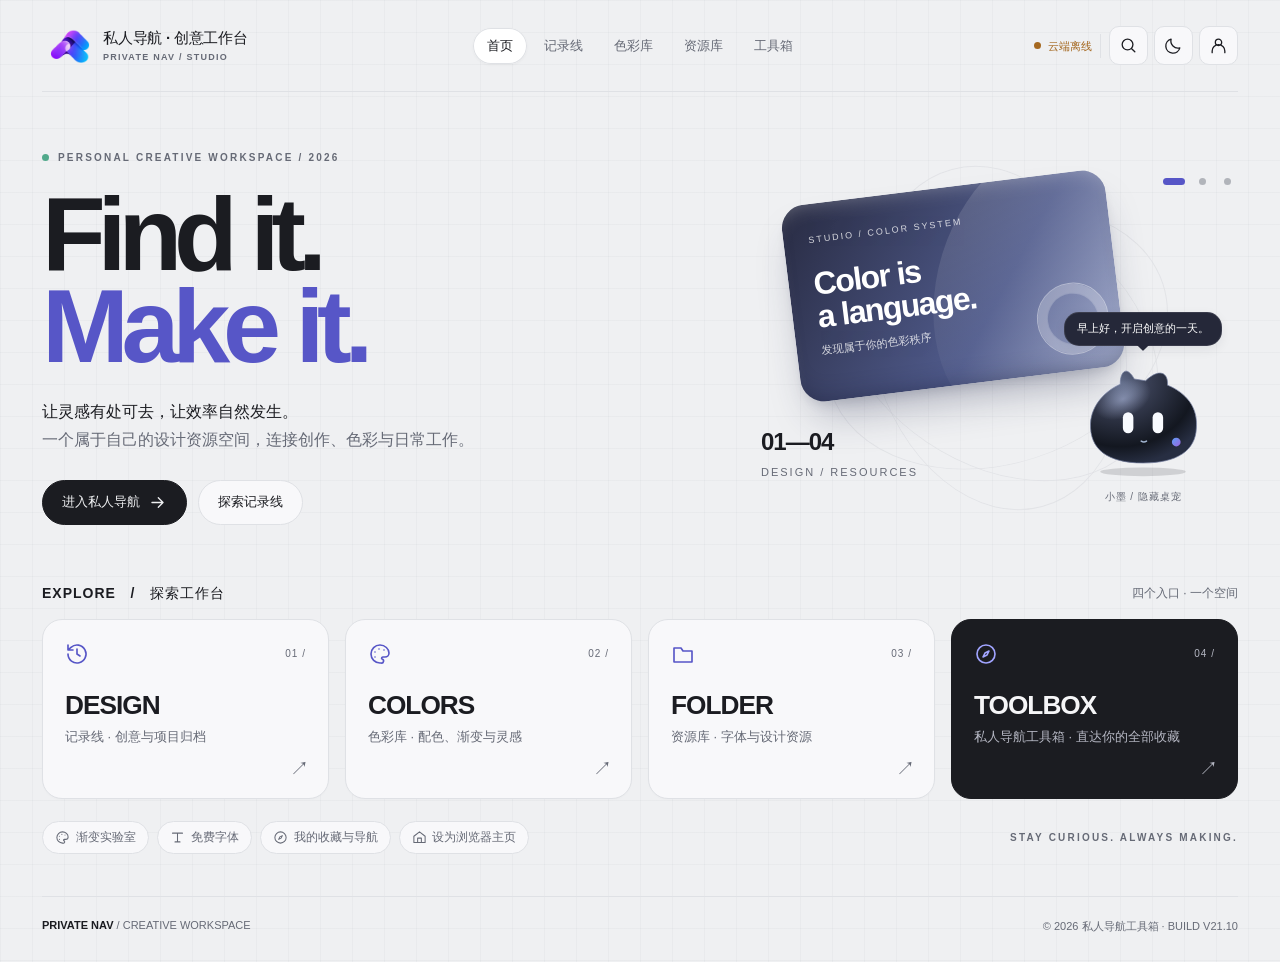
==== commit c6623e44: "V20.10" ====
--- a/index.html
+++ b/index.html
@@ -1 +1 @@
-<!doctype html><html lang="zh-CN" data-studio-theme="light"><head><meta charset="utf-8"><meta name="viewport" content="width=device-width,initial-scale=1,viewport-fit=cover"><meta name="theme-color" content="#eff0f2"><meta name="x-app-version" content="21.08"><meta name="description" content="私人导航工具箱 · 创意工作台 V21.08"><title>私人导航 · 创意工作台 V21.08</title><link rel="icon" href="/assets/runtime/favicon-985ed977.png"><script>try{document.documentElement.dataset.studioTheme=localStorage.getItem('fxstudio_theme')||(matchMedia('(prefers-color-scheme: dark)').matches?'dark':'light')}catch(e){}</script><link rel="stylesheet" href="/assets/studio-v2100/studio.css?v=2108"></head><body><div class="wrap"><header class="header" id="header"></header><main id="main"></main><footer class="footer"><span><b>PRIVATE NAV</b> / CREATIVE WORKSPACE</span><span>© 2026 私人导航工具箱 · BUILD V21.08</span></footer></div><dialog id="dialog"></dialog><div id="toast" role="status" class="toast"></div><script src="/assets/studio-v2100/catalog.js" defer></script><script src="/assets/studio-v2100/studio.js?v=2108" defer></script></body></html>+<!doctype html><html lang="zh-CN" data-studio-theme="light"><head><meta charset="utf-8"><meta name="viewport" content="width=device-width,initial-scale=1,viewport-fit=cover"><meta name="theme-color" content="#eff0f2"><meta name="x-app-version" content="21.10"><meta name="description" content="私人导航工具箱 · 创意工作台 V21.10"><title>私人导航 · 创意工作台 V21.10</title><link rel="icon" href="/assets/runtime/favicon-985ed977.png"><script>try{document.documentElement.dataset.studioTheme=localStorage.getItem('fxstudio_theme')||(matchMedia('(prefers-color-scheme: dark)').matches?'dark':'light')}catch(e){}</script><link rel="stylesheet" href="/assets/studio-v2100/studio.css?v=2110"></head><body><div class="wrap"><header class="header" id="header"></header><main id="main"></main><footer class="footer"><span><b>PRIVATE NAV</b> / CREATIVE WORKSPACE</span><span>© 2026 私人导航工具箱 · BUILD V21.10</span></footer></div><dialog id="dialog"></dialog><div id="toast" role="status" class="toast"></div><script src="/assets/studio-v2100/catalog.js?v=2110" defer></script><script src="/assets/studio-v2100/studio.js?v=2110" defer></script></body></html>
--- a/assets/studio-v2100/studio.css
+++ b/assets/studio-v2100/studio.css
@@ -1,4 +1,4 @@
-:root{color-scheme:light;--bg:#eff0f2;--paper:#f9f9fa;--card:#fff;--ink:#1b1c21;--muted:#727580;--line:#dfe1e6;--soft:#e9ebef;--accent:#5756c7;--accent2:#316da9;--grid:#24283b09;--shadow:0 14px 44px #242c4510;--radius:22px;font-family:Inter,-apple-system,BlinkMacSystemFont,"Segoe UI","PingFang SC","Microsoft YaHei",sans-serif;font-synthesis:none}html[data-studio-theme=dark]{color-scheme:dark;--bg:#15161a;--paper:#1c1d22;--card:#22242a;--ink:#f1f1f4;--muted:#a1a4ae;--line:#33353d;--soft:#292b33;--accent:#a3a3ff;--accent2:#91c8ff;--grid:#ffffff07;--shadow:0 14px 44px #0003}*{box-sizing:border-box}body{margin:0;color:var(--ink);background-color:var(--bg);background-image:linear-gradient(var(--grid) 1px,transparent 1px),linear-gradient(90deg,var(--grid) 1px,transparent 1px);background-size:32px 32px;min-height:100vh}a{color:inherit;text-decoration:none}button,input,select,textarea{font:inherit;color:inherit}button,a,input,select,textarea{-webkit-tap-highlight-color:transparent}button{cursor:pointer}button:disabled{cursor:not-allowed;opacity:.5}button:focus-visible,a:focus-visible,input:focus-visible,textarea:focus-visible,select:focus-visible{outline:2px solid var(--accent);outline-offset:3px}button{border:0}img,svg{display:block}svg.icon{width:19px;height:19px;flex-shrink:0;fill:none;stroke:currentColor;stroke-width:1.65;stroke-linecap:round;stroke-linejoin:round}.wrap{max-width:1328px;margin:auto;padding:0 42px}.header{height:92px;display:flex;justify-content:space-between;align-items:center;gap:22px;border-bottom:1px solid var(--line)}.brand{display:flex;align-items:center;gap:11px;flex-shrink:0}.brand img{width:39px;height:39px;object-fit:contain}.brand strong{display:block;font-size:14px;letter-spacing:-.2px}.brand small{display:block;font-size:9px;font-weight:650;letter-spacing:1.8px;color:var(--muted);margin-top:4px}.nav{display:flex;align-items:center;gap:6px}.nav a{padding:10px 15px;border-radius:28px;font-size:13px;color:var(--muted);white-space:nowrap;transition:background .18s,color .18s}.nav a:hover,.nav a.active{color:var(--ink);background:var(--card);box-shadow:0 1px 2px #00000006}.actions{display:flex;align-items:center;gap:7px}.iconbtn,.btn{display:inline-flex;align-items:center;justify-content:center;gap:8px;min-height:40px;border:1px solid var(--line);background:var(--paper);border-radius:11px;padding:9px 13px;font-size:13px;font-weight:550;transition:background .18s,transform .18s,border .18s}.iconbtn{width:40px;padding:0}.iconbtn:hover,.btn:hover{background:var(--card);border-color:var(--accent)}.btn.primary{background:var(--ink);color:var(--bg);border-color:var(--ink)}.btn.primary:hover{opacity:.88}.btn.danger{color:#cf5555}.tag,.eyebrow{font-size:10px;font-weight:650;letter-spacing:2.2px;color:var(--muted)}.eyebrow{display:flex;align-items:center;gap:9px}.dot{height:7px;width:7px;border-radius:50%;background:#51a98b;display:inline-block}.hero{display:grid;grid-template-columns:1.17fr .83fr;align-items:center;gap:35px;min-height:435px;padding:60px 0 40px}.hero h1{font-size:clamp(66px,8.15vw,122px);line-height:.88;letter-spacing:-.085em;margin:26px 0 25px;font-weight:780}.hero h1 span{color:var(--accent);display:inline-block;letter-spacing:-.075em}.hero .intro{font-size:16px;line-height:1.85;color:var(--muted);max-width:530px;margin:0 0 26px}.hero .intro b{color:var(--ink);font-weight:650}.hero-links{display:flex;align-items:center;gap:11px;flex-wrap:wrap}.hero-links .btn{min-height:45px;padding:0 19px;border-radius:30px}.visual{position:relative;min-height:350px;display:grid;place-items:center;isolation:isolate}.visual .orbit{position:absolute;width:92%;aspect-ratio:1;max-width:350px;border:1px solid var(--line);border-radius:50%;transform:rotate(-18deg) scaleY(.72);z-index:-1}.visual .orbit:nth-child(2){transform:rotate(34deg) scaleY(.72);width:95%}.visual .orbit:nth-child(3){transform:rotate(75deg) scaleY(.72);width:92%}.visual-card{position:absolute;top:24px;left:7%;width:76%;max-width:326px;aspect-ratio:1.65;background:linear-gradient(125deg,#414b9e,#6269cf 62%,#a4b2f8);border-radius:24px;transform:rotate(-9deg);padding:25px;color:white;box-shadow:0 20px 48px #252c4f30,inset 0 0 0 1px #ffffff42;overflow:hidden}.visual-card:before{content:"";position:absolute;width:65%;height:150%;right:-10%;top:-20%;background:linear-gradient(145deg,#ffffff24,transparent);transform:rotate(24deg);border-radius:50%;pointer-events:none}.visual-card .micro{font-size:9px;letter-spacing:2px;opacity:.8}.visual-card h2{font-size:32px;line-height:1.02;letter-spacing:-1.5px;margin:21px 0 8px}.visual-card .sub{font-size:11px;opacity:.8}.visual-card .ring{position:absolute;right:12px;bottom:16px;width:72px;height:72px;border:1px solid #ffffff70;border-radius:50%;box-shadow:inset 0 0 0 9px #ffffff10,inset 0 0 0 10px #ffffff35}.slide-controls{position:absolute;top:12px;right:0;display:flex;gap:7px}.slide-controls button{width:8px;height:8px;padding:0;background:var(--muted);opacity:.4;border-radius:50%;transition:width .2s}.slide-controls button.on{width:22px;background:var(--accent);opacity:1}.petbox{position:absolute;right:0;bottom:0;width:180px;display:grid;justify-items:center;gap:9px}.speech{font-size:11px;line-height:1.45;background:#252839;color:#fff;padding:9px 12px;border-radius:20px;position:relative;text-align:center;max-width:190px;min-height:34px}.speech:after{content:"";position:absolute;bottom:-4px;left:calc(50% - 5px);width:10px;height:10px;background:#252839;transform:rotate(45deg)}.pet{background:none;padding:0;display:grid;place-items:center;width:140px;transition:transform .2s}.pet:hover{transform:translateY(-3px)}.pet svg{width:140px;height:125px;overflow:visible}.pet-off{font-size:10px;letter-spacing:1px;color:var(--muted);background:none}.visual-index{position:absolute;left:1%;bottom:30px;font-size:11px;color:var(--muted);letter-spacing:2px;line-height:1.8}.visual-index b{color:var(--ink);font-size:24px;letter-spacing:-1px}.sectionline{display:flex;justify-content:space-between;align-items:center;gap:14px;margin:20px 0 16px}.sectionline h2{font-size:14px;letter-spacing:1px;margin:0}.sectionline span{font-size:12px;color:var(--muted)}.entry-grid{display:grid;grid-template-columns:repeat(4,1fr);gap:16px}.entry{min-height:180px;border:1px solid var(--line);border-radius:var(--radius);background:var(--paper);padding:22px;display:flex;flex-direction:column;position:relative;overflow:hidden;transition:transform .2s,box-shadow .2s,border-color .2s}.entry:hover{transform:translateY(-4px);box-shadow:var(--shadow);border-color:var(--accent)}.entry-top{display:flex;justify-content:space-between;align-items:center;margin-bottom:26px;color:var(--muted)}.entry-top .icon{width:26px;height:26px;color:var(--accent)}.entry strong{font-size:clamp(19px,2.05vw,30px);letter-spacing:-1.3px;line-height:1}.entry p{margin:9px 0 0;color:var(--muted);font-size:13px}.entry .arrow{position:absolute;right:19px;bottom:20px;font-size:21px;color:var(--muted)}.entry .entry-no{font-size:10px;letter-spacing:1px}.entry:nth-child(4){background:var(--ink);color:var(--bg);border-color:var(--ink)}.entry:nth-child(4) p,.entry:nth-child(4) .entry-top,.entry:nth-child(4) .arrow{color:#a5a6b1}.entry:nth-child(4) .icon{color:#9299f7}.quickline{display:flex;justify-content:space-between;align-items:center;gap:10px;margin:22px 0 42px;flex-wrap:wrap}.pills{display:flex;gap:8px;flex-wrap:wrap}.pill{border:1px solid var(--line);background:var(--paper);border-radius:30px;padding:8px 13px;font-size:12px;display:inline-flex;align-items:center;gap:6px;color:var(--muted)}.pill:hover{color:var(--ink);border-color:var(--accent)}.pill .icon{width:15px;height:15px}.footer{border-top:1px solid var(--line);padding:22px 0 28px;display:flex;justify-content:space-between;gap:10px;flex-wrap:wrap;color:var(--muted);font-size:11px}.footer b{font-weight:600;color:var(--ink)}.page{min-height:calc(100vh - 168px);padding:45px 0 52px}.page-head{display:flex;justify-content:space-between;align-items:end;gap:24px;margin-bottom:28px}.page-head h1{font-size:clamp(42px,5vw,72px);letter-spacing:-4px;line-height:1;margin:12px 0;font-weight:760}.page-head p{font-size:14px;color:var(--muted);margin:0;line-height:1.6}.search{display:flex;align-items:center;gap:9px;border:1px solid var(--line);border-radius:30px;background:var(--paper);height:44px;padding:0 16px;min-width:220px}.search input{width:100%;border:0;background:none;outline:none;font-size:13px}.search .icon{color:var(--muted)}.tabs{display:flex;gap:8px;flex-wrap:wrap;border-bottom:1px solid var(--line);padding-bottom:16px;margin-bottom:22px}.tab{display:inline-flex;align-items:center;gap:7px;font-size:13px;background:var(--paper);border:1px solid var(--line);color:var(--muted);padding:10px 17px;border-radius:28px;white-space:nowrap}.tab:hover,.tab.active{color:var(--bg);background:var(--ink);border-color:var(--ink)}.toolbar{display:flex;align-items:center;gap:8px;justify-content:space-between;flex-wrap:wrap;margin:0 0 20px}.toolbar .left,.toolbar .right{display:flex;align-items:center;gap:8px;flex-wrap:wrap}.count{font-size:12px;color:var(--muted)}.mini{font-size:11px;color:var(--muted)}.grid{display:grid;grid-template-columns:repeat(3,minmax(0,1fr));gap:17px}.record-grid{grid-template-columns:repeat(3,minmax(0,1fr))}.tile{border:1px solid var(--line);border-radius:18px;overflow:hidden;background:var(--paper);min-width:0;transition:box-shadow .18s,transform .18s}.tile:hover{box-shadow:var(--shadow);transform:translateY(-2px)}.cover{aspect-ratio:1.65;display:flex;flex-direction:column;justify-content:center;align-items:center;position:relative;overflow:hidden;padding:19px;color:#fff;background:linear-gradient(125deg,#393b52,#7d82a9)}.cover img{width:100%;height:100%;position:absolute;object-fit:cover;inset:0}.cover .cover-text{font-size:clamp(22px,3vw,44px);letter-spacing:-1.5px;font-weight:750;text-align:center;line-height:1.05;max-width:100%;word-break:break-word}.cover small{font-size:10px;letter-spacing:2px;margin-top:10px}.tile-body{padding:15px 16px;display:flex;flex-direction:column;gap:9px}.tile-title{font-weight:670;font-size:15px;line-height:1.4;overflow-wrap:anywhere}.tile-sub{font-size:12px;color:var(--muted);line-height:1.6;overflow-wrap:anywhere}.tile-actions{display:flex;align-items:center;justify-content:space-between;gap:6px}.tile-actions .iconbtn{height:32px;min-height:32px;width:32px;border-radius:9px;background:transparent}.tile-actions .iconbtn .icon{width:16px;height:16px}.tile-actions .right{display:flex;gap:6px}.yearline{display:flex;align-items:center;gap:16px;margin:30px 0 14px}.yearline b{font-size:32px;letter-spacing:-1.5px}.yearline:after{content:"";height:1px;background:var(--line);flex:1}.swatch{aspect-ratio:1.9;display:flex;position:relative;overflow:hidden;cursor:pointer}.swatch button{flex:1;border:0;background:transparent;position:relative;color:white;min-width:0}.swatch button:focus-visible{outline-offset:-4px}.swatch button span{opacity:0;transition:opacity .15s;position:absolute;left:50%;top:50%;transform:translate(-50%,-50%);white-space:nowrap;background:#0009;color:white;border-radius:20px;padding:6px 9px;font-size:10px}.swatch button:hover span,.swatch button:focus-visible span{opacity:1}.hexes{display:flex;gap:7px;flex-wrap:wrap}.hexes button{font:11px ui-monospace,monospace;padding:5px 7px;border-radius:5px;background:var(--soft);color:var(--muted)}.hexes button:hover{color:var(--accent)}.resource-preview{aspect-ratio:1.65;background:var(--soft);display:flex;align-items:center;justify-content:center;flex-direction:column;gap:9px;padding:18px;overflow:hidden;text-align:center}.resource-preview .sample{font-size:var(--sample-size,32px);line-height:1.22;overflow-wrap:anywhere;max-width:100%;color:var(--ink)}.resource-preview .sample-sub{font-size:10px;color:var(--muted);letter-spacing:2px}.resource-preview .icon{width:42px;height:42px;color:var(--accent)}.font-controls{padding:16px;background:var(--paper);border:1px solid var(--line);border-radius:15px;display:flex;gap:14px;align-items:center;flex-wrap:wrap;margin:0 0 20px}.font-controls input[type=text]{flex:1;min-width:140px}.field,input[type=text],input[type=password],input[type=url],input[type=date],input[type=number],select,textarea{background:var(--card);border:1px solid var(--line);border-radius:10px;padding:10px 12px;min-height:41px;min-width:0}.search input[type=text]{background:none;border:0;padding:0;min-height:0}input[type=range]{accent-color:var(--accent)}input[type=color]{width:48px;height:39px;background:none;border:1px solid var(--line);border-radius:8px;padding:3px;cursor:pointer}.empty{padding:50px 18px;border:1px dashed var(--line);border-radius:18px;text-align:center;color:var(--muted);font-size:14px}.lab{padding:20px;background:var(--paper);border:1px solid var(--line);border-radius:20px;margin-bottom:24px}.lab h2{margin:0 0 12px;font-size:18px}.lab-grid{display:grid;grid-template-columns:1fr 1fr;gap:20px}.lab-preview{height:190px;border-radius:15px;display:grid;place-items:center;color:#fff;font-weight:750;font-size:32px;letter-spacing:2px;text-shadow:0 1px 10px #0004}.lab-fields{display:flex;flex-direction:column;gap:12px}.lab-fields label{font-size:12px;display:flex;align-items:center;gap:9px;color:var(--muted);flex-wrap:wrap}.lab-fields label input[type=range]{flex:1}.lab-fields .btn{min-height:35px}.lab-fields code{font-size:11px;overflow-wrap:anywhere}.panel-toggle{margin-bottom:15px}dialog{max-width:min(560px,calc(100% - 30px));width:100%;padding:0;border:1px solid var(--line);border-radius:22px;background:var(--paper);color:var(--ink);box-shadow:0 30px 100px #0005;max-height:90vh;overflow:auto}dialog::backdrop{background:#11182770}.dialog-inner{padding:25px;display:grid;gap:15px}.dialog-head{display:flex;justify-content:space-between;align-items:center;gap:10px}.dialog-head h2{font-size:21px;margin:0;letter-spacing:-.6px}.dialog-inner label{display:grid;gap:6px;font-size:12px;color:var(--muted)}.dialog-inner textarea{min-height:100px;resize:vertical}.dialog-inner .row{display:flex;gap:9px;flex-wrap:wrap}.dialog-inner .row>*{flex:1}.dialog-inner img{max-width:100%;max-height:300px;border-radius:12px;object-fit:contain}.dialog-inner p{margin:0;white-space:pre-wrap;overflow-wrap:anywhere;line-height:1.65;font-size:14px}.toast{position:fixed;bottom:24px;left:50%;transform:translate(-50%,10px);padding:13px 20px;border-radius:30px;background:#242733;color:white;font-size:13px;z-index:1000;opacity:0;pointer-events:none;transition:opacity .2s,transform .2s;max-width:90%;text-align:center}.toast.show{opacity:1;transform:translate(-50%,0)}.notice{font-size:12px;color:var(--muted);margin:12px 0;line-height:1.65}.status{font-size:11px;color:var(--muted);max-width:145px;white-space:nowrap;overflow:hidden;text-overflow:ellipsis}.hidden,[hidden]{display:none!important}.sr{position:absolute;width:1px;height:1px;overflow:hidden;clip:rect(0,0,0,0)}@media(min-width:1600px){.wrap{max-width:1410px}.hero{min-height:475px}}@media(max-width:1020px){.wrap{padding:0 26px}.header{gap:10px}.nav{gap:1px}.nav a{padding:9px 10px}.brand small{letter-spacing:.9px}.hero{gap:20px;min-height:390px}.visual-card h2{font-size:27px}.entry{padding:17px;min-height:158px}.grid{grid-template-columns:repeat(2,minmax(0,1fr))}.status{display:none}}@media(max-width:760px){.wrap{padding:0 19px}.header{height:auto;min-height:110px;flex-wrap:wrap;gap:10px;padding:15px 0 10px}.brand{order:0}.actions{order:1}.nav{order:2;flex-basis:100%;overflow:auto;justify-content:space-between;gap:2px}.nav a{padding:9px 12px;font-size:12px}.hero{grid-template-columns:1fr;padding:39px 0 12px;gap:6px}.hero h1{font-size:clamp(66px,12vw,96px);margin:22px 0 19px}.hero .intro{font-size:14px;line-height:1.7}.visual{min-height:290px;max-width:460px;width:100%;margin:auto}.visual-card{max-width:270px;padding:20px}.visual-card h2{font-size:26px;margin:15px 0 7px}.petbox{width:148px}.pet,.pet svg{width:122px}.pet svg{height:105px}.speech{font-size:10px}.visual-index{bottom:15px}.entry-grid{grid-template-columns:repeat(2,minmax(0,1fr));gap:10px}.entry{min-height:140px;border-radius:17px;padding:16px}.entry strong{font-size:23px}.entry-top{margin-bottom:21px}.quickline{margin-bottom:26px}.page{padding:28px 0 35px}.page-head{align-items:stretch;flex-direction:column;gap:16px}.page-head h1{letter-spacing:-2px}.search{min-width:0}.grid{gap:10px}.tile{border-radius:13px}.tile-body{padding:11px}.tile-title{font-size:13px}.cover .cover-text{font-size:23px}.tile-sub{font-size:11px}.tab{padding:8px 12px;font-size:12px}.lab-grid{grid-template-columns:1fr}.font-controls{gap:8px;padding:12px}.resource-preview{padding:10px}.resource-preview .sample{font-size:min(var(--sample-size,32px),24px)}.hexes{gap:4px}.hexes button{font-size:10px;padding:4px}.tile-actions{flex-wrap:wrap}.tile-actions .right{gap:3px}.tile-actions .iconbtn{width:30px;min-height:30px}.footer{font-size:10px}.footer span{max-width:100%}}@media(max-width:360px){.wrap{padding:0 13px}.nav a{padding:7px}.hero h1{font-size:60px}.brand strong{font-size:12px}.brand img{width:32px;height:32px}.actions{gap:4px}.iconbtn{width:34px;min-height:34px}.entry strong{font-size:20px}.grid{grid-template-columns:1fr}}@media(prefers-reduced-motion:reduce){*,*::before,*::after{animation:none!important;transition:none!important;scroll-behavior:auto!important}}
+:root{color-scheme:light;--bg:#eff0f2;--paper:#f9f9fa;--card:#fff;--ink:#1b1c21;--muted:#727580;--line:#dfe1e6;--soft:#e9ebef;--accent:#5756c7;--accent2:#316da9;--grid:#24283b09;--shadow:0 14px 44px #242c4510;--radius:22px;font-family:Inter,-apple-system,BlinkMacSystemFont,"Segoe UI","PingFang SC","Microsoft YaHei",sans-serif;font-synthesis:none}html[data-studio-theme=dark]{color-scheme:dark;--bg:#15161a;--paper:#1c1d22;--card:#22242a;--ink:#f1f1f4;--muted:#a1a4ae;--line:#33353d;--soft:#292b33;--accent:#a3a3ff;--accent2:#91c8ff;--grid:#ffffff07;--shadow:0 14px 44px #0003}*{box-sizing:border-box}body{margin:0;color:var(--ink);background-color:var(--bg);background-image:linear-gradient(var(--grid) 1px,transparent 1px),linear-gradient(90deg,var(--grid) 1px,transparent 1px);background-size:32px 32px;min-height:100vh}a{color:inherit;text-decoration:none}button,input,select,textarea{font:inherit;color:inherit}button,a,input,select,textarea{-webkit-tap-highlight-color:transparent}button{cursor:pointer}button:disabled{cursor:not-allowed;opacity:.5}button:focus-visible,a:focus-visible,input:focus-visible,textarea:focus-visible,select:focus-visible{outline:2px solid var(--accent);outline-offset:3px}button{border:0}img,svg{display:block}svg.icon{width:19px;height:19px;flex-shrink:0;fill:none;stroke:currentColor;stroke-width:1.65;stroke-linecap:round;stroke-linejoin:round}.wrap{max-width:1328px;margin:auto;padding:0 42px}.header{height:92px;display:flex;justify-content:space-between;align-items:center;gap:22px;border-bottom:1px solid var(--line)}.brand{display:flex;align-items:center;gap:11px;flex-shrink:0}.brand img{width:39px;height:39px;object-fit:contain}.brand strong{display:block;font-size:14px;letter-spacing:-.2px}.brand small{display:block;font-size:9px;font-weight:650;letter-spacing:1.8px;color:var(--muted);margin-top:4px}.nav{display:flex;align-items:center;gap:6px}.nav a{padding:10px 15px;border-radius:28px;font-size:13px;color:var(--muted);white-space:nowrap;transition:background .18s,color .18s}.nav a:hover,.nav a.active{color:var(--ink);background:var(--card);box-shadow:0 1px 2px #00000006}.actions{display:flex;align-items:center;gap:7px}.iconbtn,.btn{display:inline-flex;align-items:center;justify-content:center;gap:8px;min-height:40px;border:1px solid var(--line);background:var(--paper);border-radius:11px;padding:9px 13px;font-size:13px;font-weight:550;transition:background .18s,transform .18s,border .18s}.iconbtn{width:40px;padding:0}.iconbtn:hover,.btn:hover{background:var(--card);border-color:var(--accent)}.btn.primary{background:var(--ink);color:var(--bg);border-color:var(--ink)}.btn.primary:hover{opacity:.88}.btn.danger{color:#cf5555}.tag,.eyebrow{font-size:10px;font-weight:650;letter-spacing:2.2px;color:var(--muted)}.eyebrow{display:flex;align-items:center;gap:9px}.dot{height:7px;width:7px;border-radius:50%;background:#51a98b;display:inline-block}.hero{display:grid;grid-template-columns:1.17fr .83fr;align-items:center;gap:35px;min-height:435px;padding:60px 0 40px}.hero h1{font-size:clamp(66px,8.15vw,122px);line-height:.88;letter-spacing:-.085em;margin:26px 0 25px;font-weight:780}.hero h1 span{color:var(--accent);display:inline-block;letter-spacing:-.075em}.hero .intro{font-size:16px;line-height:1.85;color:var(--muted);max-width:530px;margin:0 0 26px}.hero .intro b{color:var(--ink);font-weight:650}.hero-links{display:flex;align-items:center;gap:11px;flex-wrap:wrap}.hero-links .btn{min-height:45px;padding:0 19px;border-radius:30px}.visual{position:relative;min-height:350px;display:grid;place-items:center;isolation:isolate}.visual .orbit{position:absolute;width:92%;aspect-ratio:1;max-width:350px;border:1px solid var(--line);border-radius:50%;transform:rotate(-18deg) scaleY(.72);z-index:-1}.visual .orbit:nth-child(2){transform:rotate(34deg) scaleY(.72);width:95%}.visual .orbit:nth-child(3){transform:rotate(75deg) scaleY(.72);width:92%}.visual-card{position:absolute;top:24px;left:7%;width:76%;max-width:326px;aspect-ratio:1.65;background:linear-gradient(125deg,#282b42,#505b8c 62%,#a4adcd);border-radius:24px;transform:rotate(-9deg);padding:25px;color:white;box-shadow:0 20px 48px #252c4f30,inset 0 0 0 1px #ffffff42;overflow:hidden}.visual-card:before{content:"";position:absolute;width:65%;height:150%;right:-10%;top:-20%;background:linear-gradient(145deg,#ffffff24,transparent);transform:rotate(24deg);border-radius:50%;pointer-events:none}.visual-card .micro{font-size:9px;letter-spacing:2px;opacity:.8}.visual-card h2{font-size:32px;line-height:1.02;letter-spacing:-1.5px;margin:21px 0 8px}.visual-card .sub{font-size:11px;opacity:.8}.visual-card .ring{position:absolute;right:12px;bottom:16px;width:72px;height:72px;border:1px solid #ffffff70;border-radius:50%;box-shadow:inset 0 0 0 9px #ffffff10,inset 0 0 0 10px #ffffff35}.slide-controls{position:absolute;top:12px;right:0;display:flex;gap:7px}.slide-controls button{width:8px;height:8px;padding:0;background:var(--muted);opacity:.4;border-radius:50%;transition:width .2s}.slide-controls button.on{width:22px;background:var(--accent);opacity:1}.petbox{position:absolute;right:0;bottom:0;width:180px;display:grid;justify-items:center;gap:9px}.speech{font-size:11px;line-height:1.45;background:#252839;color:#fff;padding:9px 12px;border-radius:20px;position:relative;text-align:center;max-width:190px;min-height:34px}.speech:after{content:"";position:absolute;bottom:-4px;left:calc(50% - 5px);width:10px;height:10px;background:#252839;transform:rotate(45deg)}.pet{background:none;padding:0;display:grid;place-items:center;width:140px;transition:transform .2s}.pet:hover{transform:translateY(-3px)}.pet svg{width:140px;height:125px;overflow:visible}.pet-off{font-size:10px;letter-spacing:1px;color:var(--muted);background:none}.visual-index{position:absolute;left:1%;bottom:30px;font-size:11px;color:var(--muted);letter-spacing:2px;line-height:1.8}.visual-index b{color:var(--ink);font-size:24px;letter-spacing:-1px}.sectionline{display:flex;justify-content:space-between;align-items:center;gap:14px;margin:20px 0 16px}.sectionline h2{font-size:14px;letter-spacing:1px;margin:0}.sectionline span{font-size:12px;color:var(--muted)}.entry-grid{display:grid;grid-template-columns:repeat(4,1fr);gap:16px}.entry{min-height:180px;border:1px solid var(--line);border-radius:var(--radius);background:var(--paper);padding:22px;display:flex;flex-direction:column;position:relative;overflow:hidden;transition:transform .2s,box-shadow .2s,border-color .2s}.entry:hover{transform:translateY(-4px);box-shadow:var(--shadow);border-color:var(--accent)}.entry-top{display:flex;justify-content:space-between;align-items:center;margin-bottom:26px;color:var(--muted)}.entry-top .icon{width:26px;height:26px;color:var(--accent)}.entry strong{font-size:clamp(19px,2.05vw,30px);letter-spacing:-1.3px;line-height:1}.entry p{margin:9px 0 0;color:var(--muted);font-size:13px}.entry .arrow{position:absolute;right:19px;bottom:20px;font-size:21px;color:var(--muted)}.entry .entry-no{font-size:10px;letter-spacing:1px}.entry:nth-child(4){background:var(--ink);color:var(--bg);border-color:var(--ink)}.entry:nth-child(4) p,.entry:nth-child(4) .entry-top,.entry:nth-child(4) .arrow{color:#a5a6b1}.entry:nth-child(4) .icon{color:#9299f7}.quickline{display:flex;justify-content:space-between;align-items:center;gap:10px;margin:22px 0 42px;flex-wrap:wrap}.pills{display:flex;gap:8px;flex-wrap:wrap}.pill{border:1px solid var(--line);background:var(--paper);border-radius:30px;padding:8px 13px;font-size:12px;display:inline-flex;align-items:center;gap:6px;color:var(--muted)}.pill:hover{color:var(--ink);border-color:var(--accent)}.pill .icon{width:15px;height:15px}.footer{border-top:1px solid var(--line);padding:22px 0 28px;display:flex;justify-content:space-between;gap:10px;flex-wrap:wrap;color:var(--muted);font-size:11px}.footer b{font-weight:600;color:var(--ink)}.page{min-height:calc(100vh - 168px);padding:45px 0 52px}.page-head{display:flex;justify-content:space-between;align-items:end;gap:24px;margin-bottom:28px}.page-head h1{font-size:clamp(42px,5vw,72px);letter-spacing:-4px;line-height:1;margin:12px 0;font-weight:760}.page-head p{font-size:14px;color:var(--muted);margin:0;line-height:1.6}.search{display:flex;align-items:center;gap:9px;border:1px solid var(--line);border-radius:30px;background:var(--paper);height:44px;padding:0 16px;min-width:220px}.search input{width:100%;border:0;background:none;outline:none;font-size:13px}.search .icon{color:var(--muted)}.tabs{display:flex;gap:8px;flex-wrap:wrap;border-bottom:1px solid var(--line);padding-bottom:16px;margin-bottom:22px}.tab{display:inline-flex;align-items:center;gap:7px;font-size:13px;background:var(--paper);border:1px solid var(--line);color:var(--muted);padding:10px 17px;border-radius:28px;white-space:nowrap}.tab:hover,.tab.active{color:var(--bg);background:var(--ink);border-color:var(--ink)}.toolbar{display:flex;align-items:center;gap:8px;justify-content:space-between;flex-wrap:wrap;margin:0 0 20px}.toolbar .left,.toolbar .right{display:flex;align-items:center;gap:8px;flex-wrap:wrap}.count{font-size:12px;color:var(--muted)}.mini{font-size:11px;color:var(--muted)}.grid{display:grid;grid-template-columns:repeat(3,minmax(0,1fr));gap:17px}.record-grid{grid-template-columns:repeat(3,minmax(0,1fr))}.tile{border:1px solid var(--line);border-radius:18px;overflow:hidden;background:var(--paper);min-width:0;transition:box-shadow .18s,transform .18s}.tile:hover{box-shadow:var(--shadow);transform:translateY(-2px)}.cover{aspect-ratio:1.65;display:flex;flex-direction:column;justify-content:center;align-items:center;position:relative;overflow:hidden;padding:19px;color:#fff;background:linear-gradient(125deg,#393b52,#7d82a9)}.cover img{width:100%;height:100%;position:absolute;object-fit:cover;inset:0}.cover .cover-text{font-size:clamp(22px,3vw,44px);letter-spacing:-1.5px;font-weight:750;text-align:center;line-height:1.05;max-width:100%;word-break:break-word}.cover small{font-size:10px;letter-spacing:2px;margin-top:10px}.tile-body{padding:15px 16px;display:flex;flex-direction:column;gap:9px}.tile-title{font-weight:670;font-size:15px;line-height:1.4;overflow-wrap:anywhere}.tile-sub{font-size:12px;color:var(--muted);line-height:1.6;overflow-wrap:anywhere}.tile-actions{display:flex;align-items:center;justify-content:space-between;gap:6px}.tile-actions .iconbtn{height:32px;min-height:32px;width:32px;border-radius:9px;background:transparent}.tile-actions .iconbtn .icon{width:16px;height:16px}.tile-actions .right{display:flex;gap:6px}.yearline{display:flex;align-items:center;gap:16px;margin:30px 0 14px}.yearline b{font-size:32px;letter-spacing:-1.5px}.yearline:after{content:"";height:1px;background:var(--line);flex:1}.swatch{aspect-ratio:1.9;display:flex;position:relative;overflow:hidden;cursor:pointer}.swatch button{flex:1;border:0;background:transparent;position:relative;color:white;min-width:0}.swatch button:focus-visible{outline-offset:-4px}.swatch button span{opacity:0;transition:opacity .15s;position:absolute;left:50%;top:50%;transform:translate(-50%,-50%);white-space:nowrap;background:#0009;color:white;border-radius:20px;padding:6px 9px;font-size:10px}.swatch button:hover span,.swatch button:focus-visible span{opacity:1}.hexes{display:flex;gap:7px;flex-wrap:wrap}.hexes button{font:11px ui-monospace,monospace;padding:5px 7px;border-radius:5px;background:var(--soft);color:var(--muted)}.hexes button:hover{color:var(--accent)}.resource-preview{aspect-ratio:1.65;background:var(--soft);display:flex;align-items:center;justify-content:center;flex-direction:column;gap:9px;padding:18px;overflow:hidden;text-align:center}.resource-preview .sample{font-size:var(--sample-size,32px);line-height:1.22;overflow-wrap:anywhere;max-width:100%;color:var(--ink)}.resource-preview .sample-sub{font-size:10px;color:var(--muted);letter-spacing:2px}.resource-preview .icon{width:42px;height:42px;color:var(--accent)}.font-controls{padding:16px;background:var(--paper);border:1px solid var(--line);border-radius:15px;display:flex;gap:14px;align-items:center;flex-wrap:wrap;margin:0 0 20px}.font-controls input[type=text]{flex:1;min-width:140px}.field,input[type=text],input[type=password],input[type=url],input[type=date],input[type=number],select,textarea{background:var(--card);border:1px solid var(--line);border-radius:10px;padding:10px 12px;min-height:41px;min-width:0}.search input[type=text]{background:none;border:0;padding:0;min-height:0}input[type=range]{accent-color:var(--accent)}input[type=color]{width:48px;height:39px;background:none;border:1px solid var(--line);border-radius:8px;padding:3px;cursor:pointer}.empty{padding:50px 18px;border:1px dashed var(--line);border-radius:18px;text-align:center;color:var(--muted);font-size:14px}.lab{padding:20px;background:var(--paper);border:1px solid var(--line);border-radius:20px;margin-bottom:24px}.lab h2{margin:0 0 12px;font-size:18px}.lab-grid{display:grid;grid-template-columns:1fr 1fr;gap:20px}.lab-preview{height:190px;border-radius:15px;display:grid;place-items:center;color:#fff;font-weight:750;font-size:32px;letter-spacing:2px;text-shadow:0 1px 10px #0004}.lab-fields{display:flex;flex-direction:column;gap:12px}.lab-fields label{font-size:12px;display:flex;align-items:center;gap:9px;color:var(--muted);flex-wrap:wrap}.lab-fields label input[type=range]{flex:1}.lab-fields .btn{min-height:35px}.lab-fields code{font-size:11px;overflow-wrap:anywhere}.panel-toggle{margin-bottom:15px}dialog{max-width:min(560px,calc(100% - 30px));width:100%;padding:0;border:1px solid var(--line);border-radius:22px;background:var(--paper);color:var(--ink);box-shadow:0 30px 100px #0005;max-height:90vh;overflow:auto}dialog::backdrop{background:#11182770}.dialog-inner{padding:25px;display:grid;gap:15px}.dialog-head{display:flex;justify-content:space-between;align-items:center;gap:10px}.dialog-head h2{font-size:21px;margin:0;letter-spacing:-.6px}.dialog-inner label{display:grid;gap:6px;font-size:12px;color:var(--muted)}.dialog-inner textarea{min-height:100px;resize:vertical}.dialog-inner .row{display:flex;gap:9px;flex-wrap:wrap}.dialog-inner .row>*{flex:1}.dialog-inner img{max-width:100%;max-height:300px;border-radius:12px;object-fit:contain}.dialog-inner p{margin:0;white-space:pre-wrap;overflow-wrap:anywhere;line-height:1.65;font-size:14px}.toast{position:fixed;bottom:24px;left:50%;transform:translate(-50%,10px);padding:13px 20px;border-radius:30px;background:#242733;color:white;font-size:13px;z-index:1000;opacity:0;pointer-events:none;transition:opacity .2s,transform .2s;max-width:90%;text-align:center}.toast.show{opacity:1;transform:translate(-50%,0)}.notice{font-size:12px;color:var(--muted);margin:12px 0;line-height:1.65}.status{font-size:11px;color:var(--muted);max-width:145px;white-space:nowrap;overflow:hidden;text-overflow:ellipsis}.hidden,[hidden]{display:none!important}.sr{position:absolute;width:1px;height:1px;overflow:hidden;clip:rect(0,0,0,0)}@media(min-width:1600px){.wrap{max-width:1410px}.hero{min-height:475px}}@media(max-width:1020px){.wrap{padding:0 26px}.header{gap:10px}.nav{gap:1px}.nav a{padding:9px 10px}.brand small{letter-spacing:.9px}.hero{gap:20px;min-height:390px}.visual-card h2{font-size:27px}.entry{padding:17px;min-height:158px}.grid{grid-template-columns:repeat(2,minmax(0,1fr))}.status{display:none}}@media(max-width:760px){.wrap{padding:0 19px}.header{height:auto;min-height:110px;flex-wrap:wrap;gap:10px;padding:15px 0 10px}.brand{order:0}.actions{order:1}.nav{order:2;flex-basis:100%;overflow:auto;justify-content:space-between;gap:2px}.nav a{padding:9px 12px;font-size:12px}.hero{grid-template-columns:1fr;padding:39px 0 12px;gap:6px}.hero h1{font-size:clamp(66px,12vw,96px);margin:22px 0 19px}.hero .intro{font-size:14px;line-height:1.7}.visual{min-height:290px;max-width:460px;width:100%;margin:auto}.visual-card{max-width:270px;padding:20px}.visual-card h2{font-size:26px;margin:15px 0 7px}.petbox{width:148px}.pet,.pet svg{width:122px}.pet svg{height:105px}.speech{font-size:10px}.visual-index{bottom:15px}.entry-grid{grid-template-columns:repeat(2,minmax(0,1fr));gap:10px}.entry{min-height:140px;border-radius:17px;padding:16px}.entry strong{font-size:23px}.entry-top{margin-bottom:21px}.quickline{margin-bottom:26px}.page{padding:28px 0 35px}.page-head{align-items:stretch;flex-direction:column;gap:16px}.page-head h1{letter-spacing:-2px}.search{min-width:0}.grid{gap:10px}.tile{border-radius:13px}.tile-body{padding:11px}.tile-title{font-size:13px}.cover .cover-text{font-size:23px}.tile-sub{font-size:11px}.tab{padding:8px 12px;font-size:12px}.lab-grid{grid-template-columns:1fr}.font-controls{gap:8px;padding:12px}.resource-preview{padding:10px}.resource-preview .sample{font-size:min(var(--sample-size,32px),24px)}.hexes{gap:4px}.hexes button{font-size:10px;padding:4px}.tile-actions{flex-wrap:wrap}.tile-actions .right{gap:3px}.tile-actions .iconbtn{width:30px;min-height:30px}.footer{font-size:10px}.footer span{max-width:100%}}@media(max-width:360px){.wrap{padding:0 13px}.nav a{padding:7px}.hero h1{font-size:60px}.brand strong{font-size:12px}.brand img{width:32px;height:32px}.actions{gap:4px}.iconbtn{width:34px;min-height:34px}.entry strong{font-size:20px}.grid{grid-template-columns:1fr}}@media(prefers-reduced-motion:reduce){*,*::before,*::after{animation:none!important;transition:none!important;scroll-behavior:auto!important}}
 /* Keep decorative orbit geometry inside small viewports; never clip controls. */
 @media(max-width:760px){.visual .orbit,.visual .orbit:nth-child(2),.visual .orbit:nth-child(3){width:78%;max-width:290px}.hero>div{min-width:0}.visual-card{left:5%}.entry p{line-height:1.45}}
 html[data-studio-theme=dark] .entry:nth-child(4) p,html[data-studio-theme=dark] .entry:nth-child(4) .entry-top,html[data-studio-theme=dark] .entry:nth-child(4) .arrow{color:#62646e}html[data-studio-theme=dark] .entry:nth-child(4) .icon{color:#5756c7}
@@ -21,8 +21,8 @@
 /* V21.02: homepage setup shortcut. */
 .quickline button.pill{display:inline-flex;align-items:center;gap:5px;color:var(--muted);background:var(--paper);border:1px solid var(--line);white-space:nowrap}.quickline button.pill:hover{color:var(--accent);border-color:var(--accent)}
 
-/* V21.07 — brand harmony; no hard white rim on the dark studio feature. */
-.visual-card{border:0;box-shadow:0 16px 40px #252c4f24;isolation:isolate;background-clip:padding-box}
-.visual-card:before{background:linear-gradient(145deg,#ffffff21,transparent)}
-html[data-studio-theme=dark] .visual-card{border:0;box-shadow:0 18px 42px #0005}
+/* V21.09 — three original materials, diffuse depth without a hard rim. */
+.visual-card{border:0;isolation:isolate;background-clip:padding-box;box-shadow:0 24px 42px -14px #292e5060,0 7px 12px -5px #24283e26,inset 0 13px 22px -16px #ffffff64,inset 0 -16px 24px -17px #11162e78}
+.visual-card:before{background:linear-gradient(145deg,#ffffff2b,transparent 84%)}
+html[data-studio-theme=dark] .visual-card{border:0;box-shadow:0 26px 46px -12px #0009,0 8px 16px -5px #0005,inset 0 13px 22px -16px #ffffff64,inset 0 -16px 24px -17px #10152891}
 html[data-studio-theme=dark] .visual-card:focus-visible{outline:2px solid var(--accent);outline-offset:4px}
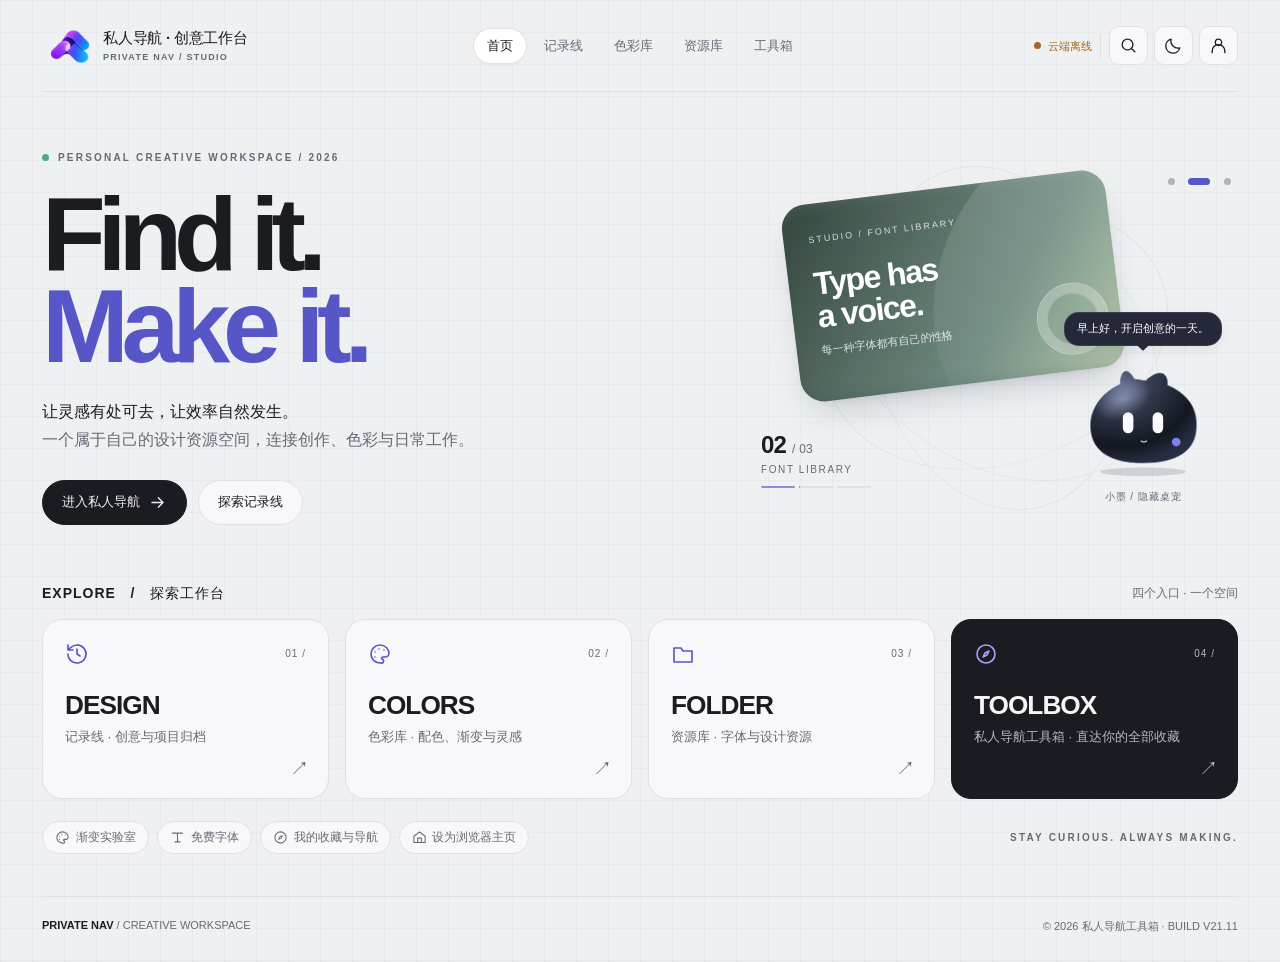
==== commit 5623eccb: "V20.11" ====
--- a/index.html
+++ b/index.html
@@ -1 +1 @@
-<!doctype html><html lang="zh-CN" data-studio-theme="light"><head><meta charset="utf-8"><meta name="viewport" content="width=device-width,initial-scale=1,viewport-fit=cover"><meta name="theme-color" content="#eff0f2"><meta name="x-app-version" content="21.10"><meta name="description" content="私人导航工具箱 · 创意工作台 V21.10"><title>私人导航 · 创意工作台 V21.10</title><link rel="icon" href="/assets/runtime/favicon-985ed977.png"><script>try{document.documentElement.dataset.studioTheme=localStorage.getItem('fxstudio_theme')||(matchMedia('(prefers-color-scheme: dark)').matches?'dark':'light')}catch(e){}</script><link rel="stylesheet" href="/assets/studio-v2100/studio.css?v=2110"></head><body><div class="wrap"><header class="header" id="header"></header><main id="main"></main><footer class="footer"><span><b>PRIVATE NAV</b> / CREATIVE WORKSPACE</span><span>© 2026 私人导航工具箱 · BUILD V21.10</span></footer></div><dialog id="dialog"></dialog><div id="toast" role="status" class="toast"></div><script src="/assets/studio-v2100/catalog.js?v=2110" defer></script><script src="/assets/studio-v2100/studio.js?v=2110" defer></script></body></html>+<!doctype html><html lang="zh-CN" data-studio-theme="light"><head><meta charset="utf-8"><meta name="viewport" content="width=device-width,initial-scale=1,viewport-fit=cover"><meta name="theme-color" content="#eff0f2"><meta name="x-app-version" content="21.11"><meta name="description" content="私人导航工具箱 · 创意工作台 V21.11"><title>私人导航 · 创意工作台 V21.11</title><link rel="icon" href="/assets/runtime/favicon-985ed977.png"><script>try{document.documentElement.dataset.studioTheme=localStorage.getItem('fxstudio_theme')||(matchMedia('(prefers-color-scheme: dark)').matches?'dark':'light')}catch(e){}</script><link rel="stylesheet" href="/assets/studio-v2100/studio.css?v=2111"></head><body><div class="wrap"><header class="header" id="header"></header><main id="main"></main><footer class="footer"><span><b>PRIVATE NAV</b> / CREATIVE WORKSPACE</span><span>© 2026 私人导航工具箱 · BUILD V21.11</span></footer></div><dialog id="dialog"></dialog><div id="toast" role="status" class="toast"></div><script src="/assets/studio-v2100/catalog.js?v=2111" defer></script><script src="/assets/studio-v2100/studio.js?v=2111" defer></script></body></html>
--- a/assets/studio-v2100/studio.css
+++ b/assets/studio-v2100/studio.css
@@ -21,8 +21,19 @@
 /* V21.02: homepage setup shortcut. */
 .quickline button.pill{display:inline-flex;align-items:center;gap:5px;color:var(--muted);background:var(--paper);border:1px solid var(--line);white-space:nowrap}.quickline button.pill:hover{color:var(--accent);border-color:var(--accent)}
 
-/* V21.09 — three original materials, diffuse depth without a hard rim. */
-.visual-card{border:0;isolation:isolate;background-clip:padding-box;box-shadow:0 24px 42px -14px #292e5060,0 7px 12px -5px #24283e26,inset 0 13px 22px -16px #ffffff64,inset 0 -16px 24px -17px #11162e78}
+/* V21.11 — lighter card depth, no hard rim; retain all three original gradients. */
+.visual-card{border:0;isolation:isolate;background-clip:padding-box;box-shadow:0 17px 34px -13px #292e5040,0 4px 9px -5px #24283e18,inset 0 10px 18px -14px #ffffff32,inset 0 -11px 18px -14px #11162e30}
 .visual-card:before{background:linear-gradient(145deg,#ffffff2b,transparent 84%)}
-html[data-studio-theme=dark] .visual-card{border:0;box-shadow:0 26px 46px -12px #0009,0 8px 16px -5px #0005,inset 0 13px 22px -16px #ffffff64,inset 0 -16px 24px -17px #10152891}
+html[data-studio-theme=dark] .visual-card{border:0;box-shadow:0 18px 34px -13px #0006,0 5px 11px -5px #0003,inset 0 10px 18px -14px #ffffff32,inset 0 -11px 18px -14px #1015283a}
 html[data-studio-theme=dark] .visual-card:focus-visible{outline:2px solid var(--accent);outline-offset:4px}
+.visual-index{width:142px;line-height:1.5;letter-spacing:1.6px;bottom:25px;font-size:10px;font-variant-numeric:tabular-nums}
+.visual-count{display:flex;align-items:baseline;gap:6px;margin-bottom:4px;letter-spacing:0}
+.visual-count b{font-size:24px;line-height:1.1;letter-spacing:-.8px;font-weight:750}
+.visual-total{font-size:12px;color:var(--muted);font-weight:500;letter-spacing:.2px}
+#feature-label{white-space:nowrap}
+.visual-progress{display:flex;gap:4px;width:110px;margin-top:9px}
+.visual-progress span{display:block;flex:1;height:2px;border-radius:2px;background:var(--line);overflow:hidden}
+.visual-progress i{display:block;width:100%;height:100%;border-radius:2px;background:var(--accent);transform:scaleX(0);transform-origin:left center}
+.visual-progress .past i{transform:scaleX(1);opacity:.6}
+@media(prefers-reduced-motion:reduce){.visual-progress .current i{transform:scaleX(1)}}
+@media(max-width:760px){.visual-index{bottom:10px;width:125px}.visual-count b{font-size:21px}.visual-progress{width:98px;margin-top:7px}}
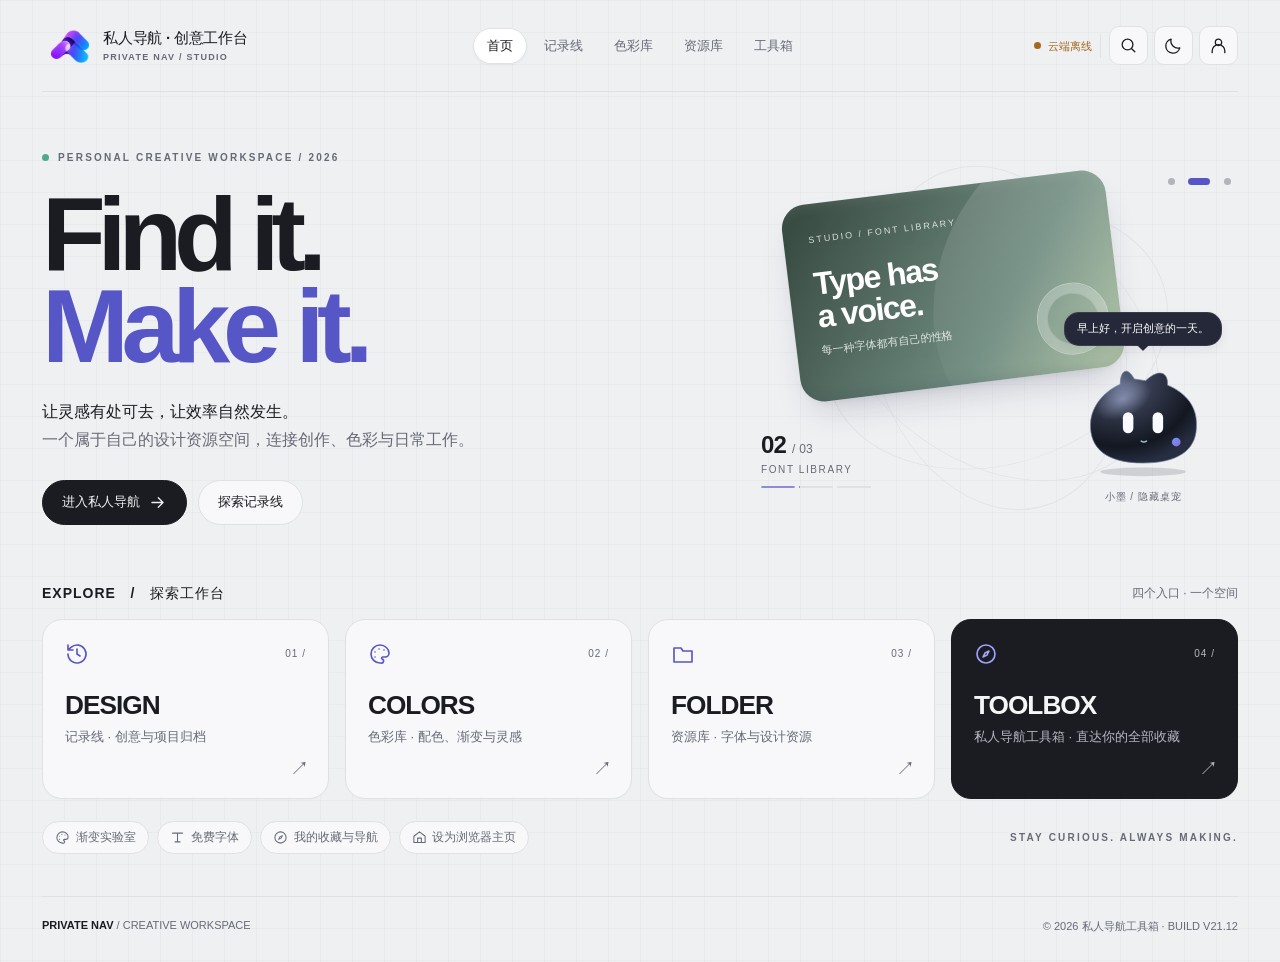
==== commit 8d5ddfea: "V20.12" ====
--- a/index.html
+++ b/index.html
@@ -1 +1 @@
-<!doctype html><html lang="zh-CN" data-studio-theme="light"><head><meta charset="utf-8"><meta name="viewport" content="width=device-width,initial-scale=1,viewport-fit=cover"><meta name="theme-color" content="#eff0f2"><meta name="x-app-version" content="21.11"><meta name="description" content="私人导航工具箱 · 创意工作台 V21.11"><title>私人导航 · 创意工作台 V21.11</title><link rel="icon" href="/assets/runtime/favicon-985ed977.png"><script>try{document.documentElement.dataset.studioTheme=localStorage.getItem('fxstudio_theme')||(matchMedia('(prefers-color-scheme: dark)').matches?'dark':'light')}catch(e){}</script><link rel="stylesheet" href="/assets/studio-v2100/studio.css?v=2111"></head><body><div class="wrap"><header class="header" id="header"></header><main id="main"></main><footer class="footer"><span><b>PRIVATE NAV</b> / CREATIVE WORKSPACE</span><span>© 2026 私人导航工具箱 · BUILD V21.11</span></footer></div><dialog id="dialog"></dialog><div id="toast" role="status" class="toast"></div><script src="/assets/studio-v2100/catalog.js?v=2111" defer></script><script src="/assets/studio-v2100/studio.js?v=2111" defer></script></body></html>+<!doctype html><html lang="zh-CN" data-studio-theme="light"><head><meta charset="utf-8"><meta name="viewport" content="width=device-width,initial-scale=1,viewport-fit=cover"><meta name="theme-color" content="#eff0f2"><meta name="x-app-version" content="21.12"><meta name="description" content="私人导航工具箱 · 创意工作台 V21.12"><title>私人导航 · 创意工作台 V21.12</title><link rel="icon" href="/assets/runtime/favicon-985ed977.png"><script>try{document.documentElement.dataset.studioTheme=localStorage.getItem('fxstudio_theme')||(matchMedia('(prefers-color-scheme: dark)').matches?'dark':'light')}catch(e){}</script><link rel="stylesheet" href="/assets/studio-v2100/studio.css?v=2112"></head><body><div class="wrap"><header class="header" id="header"></header><main id="main"></main><footer class="footer"><span><b>PRIVATE NAV</b> / CREATIVE WORKSPACE</span><span>© 2026 私人导航工具箱 · BUILD V21.12</span></footer></div><dialog id="dialog"></dialog><div id="toast" role="status" class="toast"></div><script src="/assets/studio-v2100/catalog.js?v=2112" defer></script><script src="/assets/studio-v2100/studio.js?v=2112" defer></script></body></html>
--- a/assets/studio-v2100/studio.css
+++ b/assets/studio-v2100/studio.css
@@ -37,3 +37,62 @@
 .visual-progress .past i{transform:scaleX(1);opacity:.6}
 @media(prefers-reduced-motion:reduce){.visual-progress .current i{transform:scaleX(1)}}
 @media(max-width:760px){.visual-index{bottom:10px;width:125px}.visual-count b{font-size:21px}.visual-progress{width:98px;margin-top:7px}}
+
+/* V21.12 — studio dialog system; scoped independently of the approved home. */
+#dialog{border-radius:24px;border:1px solid var(--line);box-shadow:0 24px 80px -18px #171a3040,0 6px 20px -8px #171a301c;max-height:min(88vh,900px);overscroll-behavior:contain;background:var(--paper)}
+html[data-studio-theme=dark] #dialog{box-shadow:0 26px 88px -14px #000a,0 6px 20px -8px #0005}
+#dialog::backdrop{background:#15182766}
+html[data-studio-theme=dark] #dialog::backdrop{background:#080b146e}
+#dialog .dialog-inner{gap:18px;padding:26px}
+#dialog .dialog-head{align-items:center;min-height:42px}
+#dialog .dialog-kicker{display:block;color:var(--muted);font-size:9px;letter-spacing:1.7px;font-weight:650;margin:0 0 6px}
+#dialog .dialog-head h2{font-size:23px;line-height:1.25;letter-spacing:-.65px;font-weight:720;overflow-wrap:anywhere}
+#dialog .dialog-head .iconbtn{border-radius:50%;height:34px;width:34px;flex-shrink:0;background:var(--soft);border:1px solid transparent}
+#dialog .dialog-inner form{padding:0!important;gap:14px}
+#dialog input:not([type=range]),#dialog textarea,#dialog select{width:100%;border-radius:11px;min-height:44px}
+#dialog input[type=file]{min-height:0;padding:10px;border:1px dashed var(--line);background:var(--card);font-size:12px}
+#dialog input[type=file]::file-selector-button{background:var(--soft);color:var(--ink);border:0;border-radius:6px;padding:7px 10px;margin-right:10px;cursor:pointer}
+#dialog .dialog-inner .btn{min-height:42px;border-radius:11px}
+#dialog .dialog-inner .btn.primary{font-weight:650}
+#dialog .dialog-inner label{font-weight:600;gap:7px}
+#dialog .dialog-inner input,#dialog .dialog-inner textarea,#dialog .dialog-inner select{font-weight:400}
+#dialog[data-variant=search]{max-width:min(660px,calc(100% - 28px));margin-top:clamp(24px,13vh,125px);margin-bottom:auto}
+#dialog[data-variant=search] .dialog-inner{padding:22px;gap:13px}
+.command-search{display:flex;gap:13px;align-items:center;padding:4px 13px;border:1px solid var(--line);border-radius:14px;background:var(--card);min-width:0;transition:border-color .16s,box-shadow .16s}
+.command-search:focus-within{border-color:var(--accent);box-shadow:0 0 0 3px color-mix(in srgb,var(--accent) 12%,transparent)}
+.command-search>.icon{width:24px;height:24px;color:var(--accent)}
+#dialog .command-search input{background:transparent;border:0;padding:8px 0;outline:none!important;box-shadow:none;font-size:15px;min-height:46px;flex:1}
+.command-search kbd,.command-footer kbd{font:10px ui-monospace,monospace;border:1px solid var(--line);padding:3px 5px;border-radius:5px;color:var(--muted);background:var(--soft);white-space:nowrap}
+.command-results{max-height:min(44vh,380px);overflow:auto;overscroll-behavior:contain;scrollbar-width:thin;padding:0 3px 2px;min-height:185px}
+.command-section{display:flex;align-items:center;justify-content:space-between;font-size:11px;font-weight:650;color:var(--muted);padding:12px 10px 7px;letter-spacing:.2px}
+.command-section button{color:var(--muted);background:none;font-size:11px;padding:2px 4px}
+.command-section button:hover{color:var(--accent)}
+.command-row{display:flex;align-items:center;gap:12px;padding:9px 10px;min-height:58px;border-radius:12px;border:1px solid transparent;margin:2px 0;min-width:0;transition:background .15s,border-color .15s}
+.command-row.chosen,.command-row:focus-visible{background:color-mix(in srgb,var(--accent) 8%,var(--card));border-color:color-mix(in srgb,var(--accent) 20%,var(--line))}
+.command-icon,.module-icon{display:grid;place-items:center;width:36px;height:36px;border-radius:10px;flex-shrink:0;color:var(--accent);background:color-mix(in srgb,var(--accent) 11%,var(--card))}
+.command-icon.time{color:#5274a9;background:color-mix(in srgb,#5274a9 12%,var(--card))}.command-icon.folder,.command-icon.type{color:#508775;background:color-mix(in srgb,#508775 12%,var(--card))}
+html[data-studio-theme=dark] .command-icon.time{color:#99b8e2}html[data-studio-theme=dark] :is(.command-icon.folder,.command-icon.type){color:#a4c6b4}
+.command-copy{display:flex;flex:1;flex-direction:column;gap:4px;min-width:0}.command-copy b{font-size:13px;font-weight:650;overflow:hidden;white-space:nowrap;text-overflow:ellipsis}.command-copy small{font-size:11px;color:var(--muted);overflow:hidden;white-space:nowrap;text-overflow:ellipsis}
+.command-row>.icon{width:15px;height:15px;color:var(--muted)}
+.command-note{font-size:11px;color:var(--muted);padding:9px 10px 5px}
+.command-empty{padding:30px 12px;display:grid;justify-items:center;gap:9px;color:var(--muted);font-size:12px;text-align:center}.command-empty>.icon{width:28px;height:28px;opacity:.65}.command-empty b{color:var(--ink);font-size:14px}
+.command-footer{border-top:1px solid var(--line);padding-top:13px;display:flex;justify-content:space-between;align-items:center;gap:8px;font-size:11px;color:var(--muted);flex-wrap:wrap}.command-footer span{display:flex;align-items:center;gap:5px}.command-footer a{display:flex;align-items:center;gap:5px;color:var(--accent);font-weight:600}.command-footer .icon{width:14px;height:14px}
+.recent-searches{display:flex;gap:6px;flex-wrap:wrap;padding:0 8px 3px}.recent-searches button{display:flex;align-items:center;gap:5px;border:1px solid var(--line);background:var(--card);padding:6px 9px;border-radius:20px;font-size:11px;max-width:100%;overflow-wrap:anywhere}.recent-searches .icon{width:13px;height:13px;color:var(--muted)}
+#dialog[data-variant=account]{max-width:min(610px,calc(100% - 28px))}
+.admin-profile{display:flex;align-items:center;gap:13px;border:1px solid var(--line);background:linear-gradient(120deg,color-mix(in srgb,var(--accent) 8%,var(--card)),var(--card) 75%);border-radius:16px;padding:15px;min-width:0}
+.admin-avatar{display:grid;place-items:center;width:52px;height:52px;flex-shrink:0;border-radius:15px;color:#fff;background:linear-gradient(135deg,#4947a5,#7776d6);box-shadow:0 5px 12px #5756c724,inset 0 1px 2px #ffffff22}.admin-avatar .icon{width:26px;height:26px}
+.admin-name{display:grid;gap:3px;min-width:0;flex:1}.admin-name small{font-size:9px;letter-spacing:1.35px;color:var(--muted)}.admin-name strong{font-size:20px;line-height:1.2;overflow-wrap:anywhere}.admin-name span,.login-intro span{font-size:11px;color:var(--muted)}
+.admin-cloud{font-size:11px;display:flex;align-items:center;gap:5px;color:var(--muted);white-space:nowrap}.admin-cloud i{width:6px;height:6px;border-radius:50%;background:#b58145}.admin-cloud.online i{background:#36b58b}
+.modal-section-label{color:var(--muted);font-size:10px;letter-spacing:1px;font-weight:650}
+.admin-grid{display:grid;grid-template-columns:repeat(2,minmax(0,1fr));gap:10px}
+.admin-module{position:relative;display:grid;justify-items:start;gap:8px;padding:14px;border:1px solid var(--line);border-radius:14px;background:var(--card);transition:border-color .16s,transform .16s,background .16s}.admin-module:hover{border-color:color-mix(in srgb,var(--accent) 40%,var(--line));background:color-mix(in srgb,var(--accent) 5%,var(--card));transform:translateY(-1px)}.admin-module strong{font-size:14px;font-weight:680}.admin-module small{font-size:11px;color:var(--muted);overflow-wrap:anywhere}.module-arrow{position:absolute;right:12px;top:14px;color:var(--muted)}.module-arrow .icon{width:15px;height:15px}
+.admin-backup{display:flex;align-items:center;gap:11px;text-align:left;padding:12px 13px;border:1px solid var(--line);border-radius:13px;background:var(--card);min-width:0}.admin-backup>span{display:grid;flex:1;gap:3px;min-width:0}.admin-backup b{font-size:13px;font-weight:650}.admin-backup small{font-size:11px;color:var(--muted)}.admin-backup>.icon{color:var(--accent)}.admin-backup>.icon:last-child{width:15px;color:var(--muted)}.admin-backup:hover:not(:disabled){border-color:var(--accent)}
+.admin-footer{border-top:1px solid var(--line);padding-top:12px;display:flex;justify-content:space-between;align-items:center;gap:8px;color:var(--muted);font-size:11px;flex-wrap:wrap}.logout-link{display:flex;align-items:center;gap:6px;background:transparent;color:#b64e55;font-size:12px;padding:6px 4px}.logout-link .icon{width:15px;height:15px}html[data-studio-theme=dark] .logout-link{color:#e09297}
+.login-intro{display:flex;align-items:center;gap:13px;padding:12px 0}.login-intro>div:last-child{display:grid;gap:5px}.login-intro strong{font-size:16px}
+.form-pair{display:grid;grid-template-columns:repeat(2,minmax(0,1fr));gap:12px}.record-tags{display:flex;flex-wrap:wrap;gap:5px;margin-top:6px}.record-tags span,.record-detail-meta span{font-size:10px;color:var(--muted);border:1px solid var(--line);padding:4px 7px;border-radius:20px;background:var(--soft);overflow-wrap:anywhere;max-width:100%}.record-meta{display:flex;align-items:center;gap:5px;font-size:10px;color:var(--muted);margin-top:7px}.record-meta .icon{width:12px;height:12px}.record-detail-meta{display:flex;flex-wrap:wrap;gap:7px}
+#dialog[data-variant=detail]{max-width:min(820px,calc(100% - 28px))}.record-gallery{display:grid;gap:10px;min-width:0}.gallery-main{display:grid;justify-items:center;align-items:center;background:var(--soft);border-radius:14px;overflow:hidden;width:100%;padding:8px;cursor:zoom-in}#dialog .gallery-main img{max-height:min(45vh,460px);max-width:100%;width:auto;height:auto;border-radius:8px;object-fit:contain}#dialog .gallery-main.zoomed{cursor:zoom-out;overflow:auto;justify-items:start}#dialog .gallery-main.zoomed img{max-height:none;max-width:none;width:auto;height:auto}.gallery-thumbs{display:flex;gap:8px;flex-wrap:wrap}.gallery-thumbs button{padding:3px;width:68px;height:48px;border-radius:8px;border:1px solid var(--line);background:var(--card)}.gallery-thumbs button[aria-pressed=true]{border-color:var(--accent);box-shadow:0 0 0 1px var(--accent)}#dialog .gallery-thumbs img{width:100%;height:100%;object-fit:cover;border-radius:5px}
+.edit-gallery{display:grid;grid-template-columns:repeat(3,minmax(0,1fr));gap:8px}.edit-gallery:empty{display:none}.edit-gallery>div{position:relative;aspect-ratio:1.4;min-width:0;background:var(--soft);border-radius:9px;overflow:hidden}#dialog .edit-gallery img{width:100%;height:100%;object-fit:cover;border-radius:9px}.edit-gallery button{position:absolute;right:4px;top:4px;background:#16171bd9;color:#fff;border-radius:50%;width:24px;height:24px;padding:4px;display:grid;place-items:center}.edit-gallery .icon{width:13px;height:13px}.delete-summary{display:flex;gap:12px;align-items:start;padding:16px;background:var(--card);border-radius:12px;border:1px solid var(--line)}.delete-summary>.icon{color:#c76d70}.delete-summary strong{font-size:14px;overflow-wrap:anywhere}.delete-summary p{color:var(--muted);font-size:12px!important;margin-top:6px!important}
+@media(max-width:480px){#dialog .dialog-inner{padding:18px;gap:14px}#dialog[data-variant=search] .dialog-inner{padding:15px}#dialog .dialog-head h2{font-size:20px}.admin-profile{padding:12px;gap:9px;flex-wrap:wrap}.admin-avatar{width:44px;height:44px;border-radius:12px}.admin-module{padding:11px;gap:6px}.admin-module small{font-size:10px}.command-row{gap:9px;padding:8px}.command-search{gap:8px;padding:3px 10px}#dialog .command-search input{font-size:13px}.command-results{max-height:42vh}.form-pair{grid-template-columns:1fr}.command-footer{font-size:10px}}
+@media(prefers-reduced-motion:reduce){.command-row,.command-search,.admin-module{transition:none!important}}
+
+#dialog [hidden]{display:none!important}
